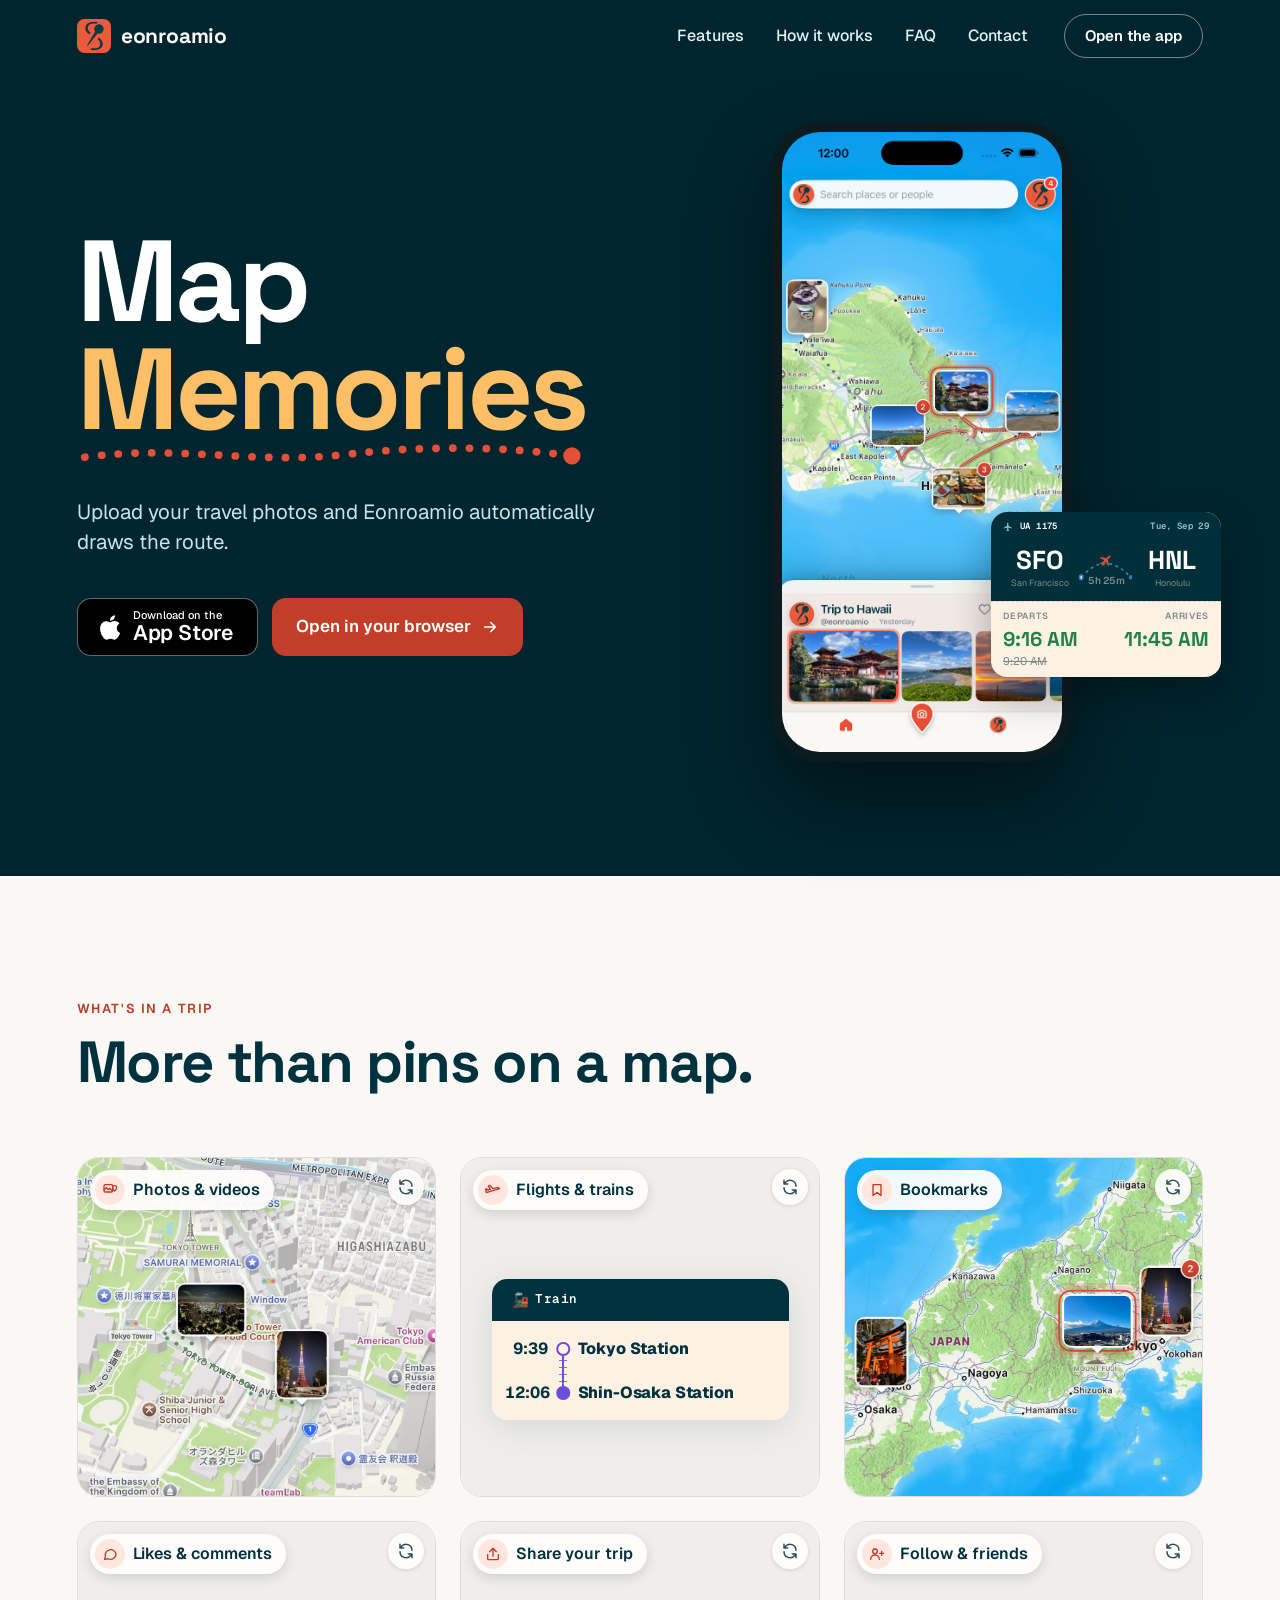
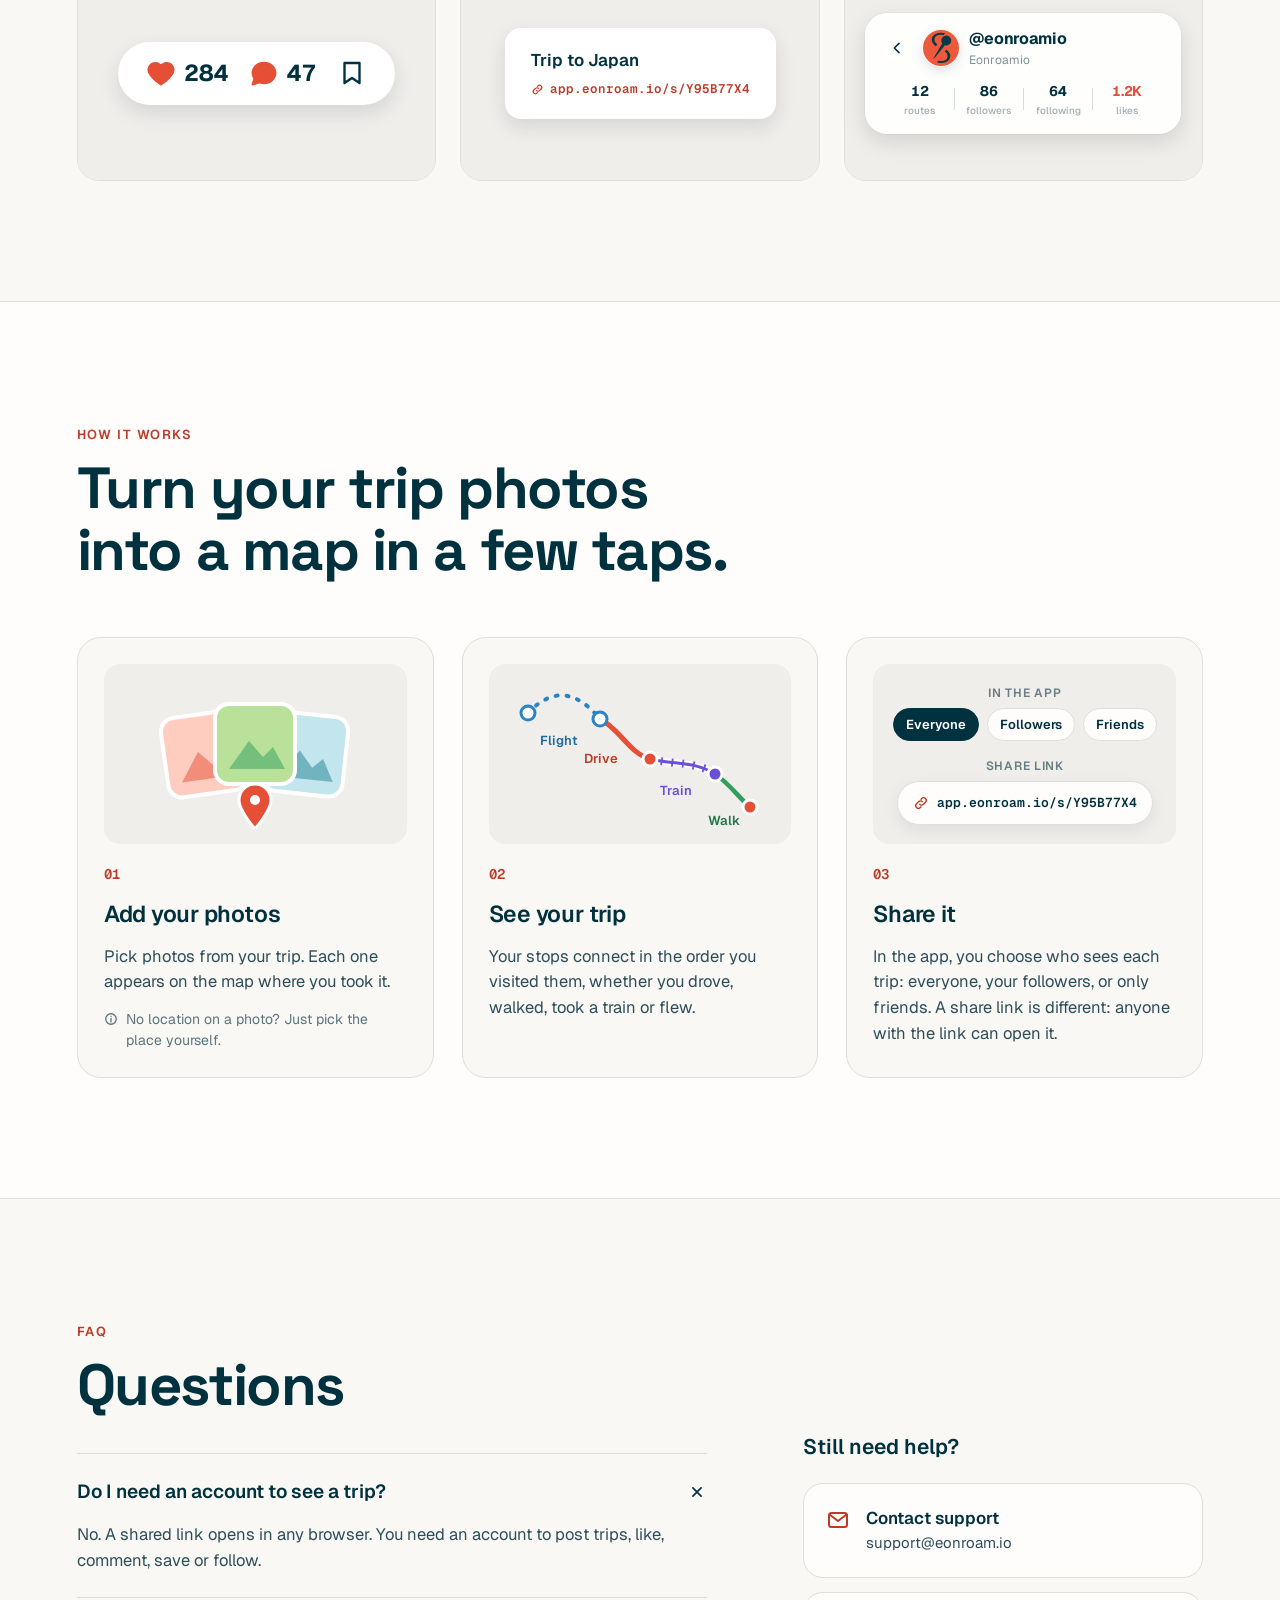
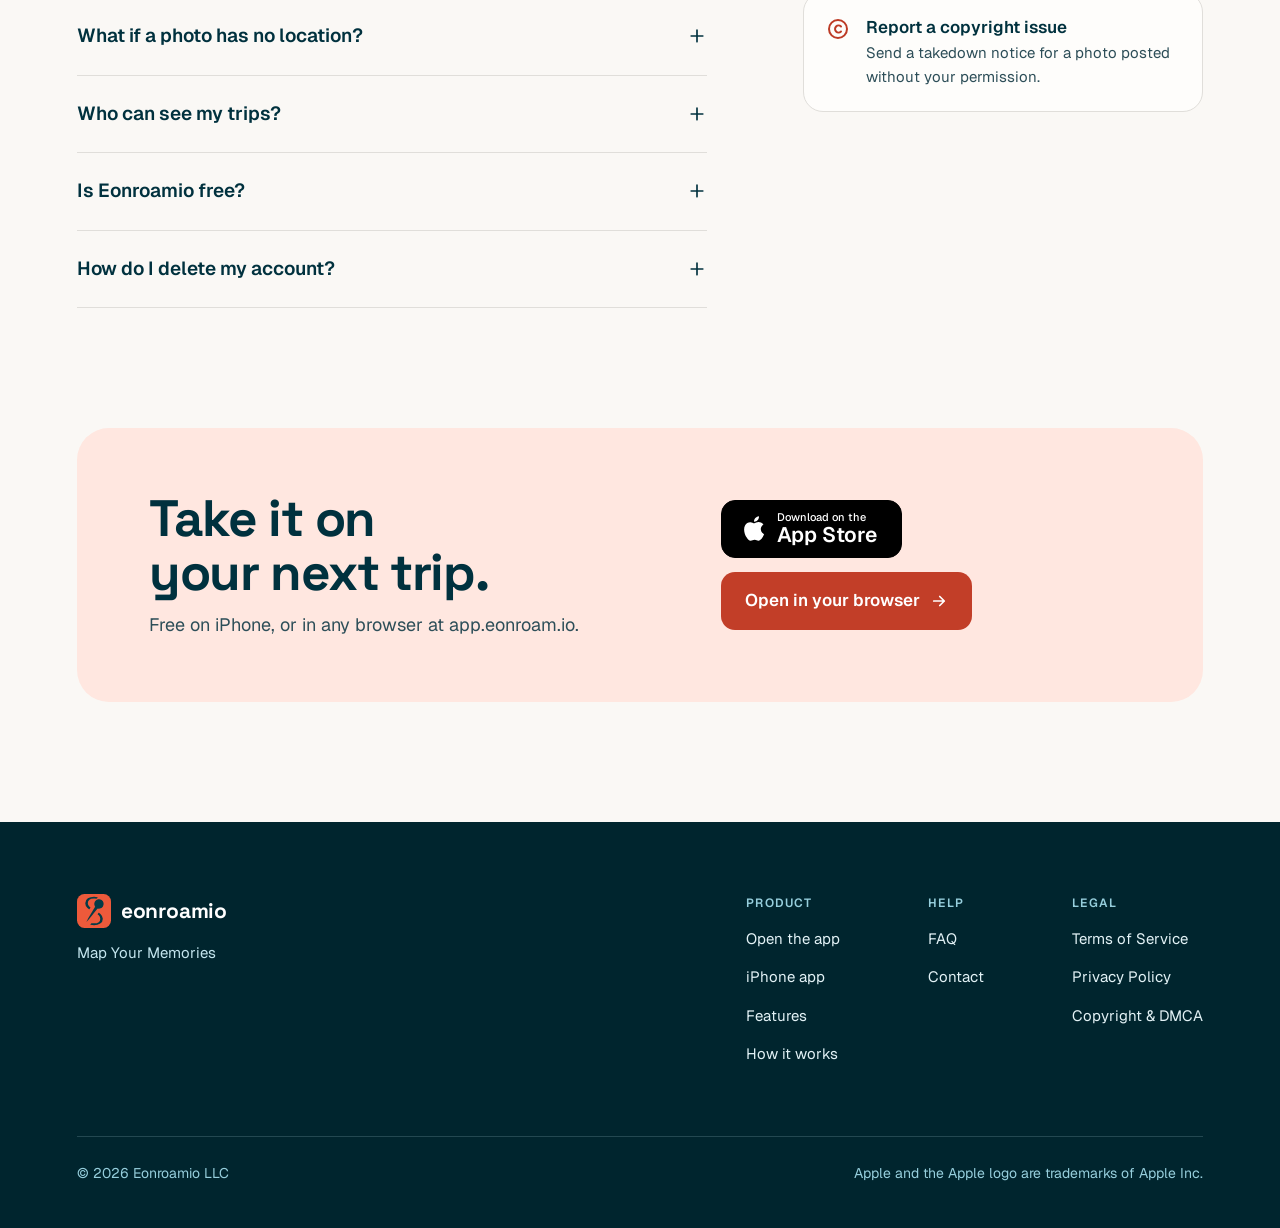
==== index.html @ 2c2b2388 "add support demo photos" ====
<!doctype html>
<html lang="en">
<head>
  <meta charset="utf-8">
  <meta name="viewport" content="width=device-width, initial-scale=1, viewport-fit=cover">
  <title>Eonroamio · Map Your Memories</title>
  <meta name="description" content="Upload your travel photos and Eonroamio automatically draws the route.">
  <meta name="theme-color" content="#00252E">
  <meta name="format-detection" content="telephone=no">
  <link rel="canonical" href="https://eonroam.io/">
  <meta property="og:type" content="website">
  <meta property="og:url" content="https://eonroam.io/">
  <meta property="og:title" content="Eonroamio · Map Your Memories">
  <meta property="og:description" content="Upload your travel photos and Eonroamio automatically draws the route.">
  <meta property="og:image" content="https://eonroam.io/images/logo512.png">
  <meta name="twitter:card" content="summary">
  <link rel="icon" href="/favicon.ico" sizes="48x48 32x32 16x16">
  <link rel="icon" href="/favicon.svg" type="image/svg+xml">
  <link rel="apple-touch-icon" href="/apple-touch-icon.png">
  <link rel="preconnect" href="https://fonts.googleapis.com">
  <link rel="preconnect" href="https://fonts.gstatic.com" crossorigin>
  <link href="https://fonts.googleapis.com/css2?family=Space+Grotesk:wght@500;600;700&family=Geist:wght@400;500;600;700;800&family=Geist+Mono:wght@600&display=swap" rel="stylesheet">
  <link rel="stylesheet" href="/styles.css">
  <script src="/site.js" defer></script>
</head>
<body>
<svg width="0" height="0" style="position:absolute" aria-hidden="true">
  <defs>
    <mask id="eon-gap" maskUnits="userSpaceOnUse" x="-60" y="-60" width="320" height="320">
      <rect x="-60" y="-60" width="320" height="320" fill="#fff"></rect>
      <g transform="translate(57.5 75) rotate(35)"><rect x="-18.86" y="-130" width="37.72" height="260" fill="#000"></rect></g>
    </mask>
    <symbol id="logo" viewBox="0 0 136 136">
      <rect width="136" height="136" rx="30" fill="#ED5A3B"></rect>
      <g transform="translate(9.38 -8.89) scale(1.0222)">
        <g mask="url(#eon-gap)"><g transform="translate(57.5 75) scale(1.29) rotate(90) scale(0.9 1.2) translate(-50 -30)"><path d="M50,30 C58,17 66,11 76,11 C88.7,11 95,19.5 95,30 C95,40.5 88.7,49 76,49 C66,49 58,43 50,30 C42,17 34,11 24,11 C11.3,11 5,19.5 5,30 C5,40.5 11.3,49 24,49 C34,49 42,43 50,30 Z" fill="none" stroke="#033B47" stroke-width="6.4" stroke-linejoin="round"></path></g></g>
        <g transform="translate(57.5 75) rotate(35) scale(0.54) translate(-55 -100)"><circle cx="55" cy="38" r="34" fill="#033B47"></circle><path d="M42.5,50 L67.5,50 L58.8,170 L55,197 L51.3,168 Z" fill="#033B47"></path></g>
      </g>
    </symbol>
    <symbol id="apple" viewBox="0 0 24 28"><path d="M19.6 14.9c0-3.3 2.7-4.9 2.8-5-1.5-2.2-3.9-2.5-4.7-2.6-2-.2-3.9 1.2-4.9 1.2s-2.6-1.2-4.2-1.1C6.4 7.4 4.4 8.6 3.3 10.5c-2.3 3.9-.6 9.8 1.6 13 1.1 1.6 2.4 3.3 4.1 3.3 1.6-.1 2.3-1.1 4.2-1.1s2.5 1.1 4.2 1c1.7 0 2.8-1.6 3.9-3.2 1.2-1.8 1.7-3.6 1.8-3.7-.1 0-3.4-1.3-3.5-4.9zM16.4 5.2c.9-1.1 1.5-2.6 1.3-4.1-1.3.1-2.8.9-3.8 1.9-.8.9-1.5 2.5-1.3 4 1.4.1 2.9-.7 3.8-1.8z" fill="#fff"></path></symbol>
    <symbol id="arrow" viewBox="0 0 24 24"><path d="M5 12h14M13 6l6 6-6 6" fill="none" stroke="currentColor" stroke-width="2.3" stroke-linecap="round" stroke-linejoin="round"></path></symbol>
  </defs>
</svg>

<header class="hero">
  <div class="wrap">
    <nav class="nav" aria-label="Main">
      <a class="brand" href="#top"><svg role="img" aria-label="Eonroamio"><use href="#logo"></use></svg><span>eonroamio</span></a>
      <div class="nav-right">
        <div class="nav-links">
          <a href="#features">Features</a>
    <a href="#how">How it works</a>
          <a href="#faq">FAQ</a>
          <a href="#help">Contact</a>
        </div>
        <a class="pill" href="https://app.eonroam.io">Open the app</a>
      </div>
      <button class="menu-btn" id="menu-open" type="button" aria-label="Open menu" aria-controls="menu" aria-expanded="false">
        <svg width="24" height="24" viewBox="0 0 24 24" fill="none" stroke="#fff" stroke-width="2" stroke-linecap="round" aria-hidden="true"><path d="M4 7h16M4 12h16M4 17h16"></path></svg>
      </button>
    </nav>

    <div class="hero-body" id="top">
      <div>
        <h1><span>Map</span><span class="acc">Memories<svg class="hero-route" viewBox="0 0 200 10" aria-hidden="true"><path d="M3 6 C40 1, 70 9, 105 5 S170 2, 195 5.5"></path><circle cx="195" cy="5.5" r="3.4"></circle></svg></span></h1>
        <p>Upload your travel photos and Eonroamio automatically draws the route.</p>
        <div class="btns">
          <a class="btn btn-store" href="https://apps.apple.com/app/id0000000000" aria-label="Download on the App Store"><svg width="23" height="27" aria-hidden="true"><use href="#apple"></use></svg><span class="s"><small>Download on the</small><b>App Store</b></span></a>
          <a class="btn btn-web" href="https://app.eonroam.io">Open in your browser <svg width="18" height="18" aria-hidden="true"><use href="#arrow"></use></svg></a>
        </div>
      </div>

      <div class="stage">
        <div class="phone">
          <div class="screen">
            <img src="/images/Home.png" alt="Eonroamio home screen preview" />
          </div>
        </div>

        <div class="eonft-fit"><div class="eonft-ticket"><div class="eonft-top"><div class="eonft-head"><span class="eonft-number"><svg class="eonft-head-plane" width="1.1em" height="1.1em" viewBox="0 0 24 24" aria-hidden="true"><path fill="currentColor" d="M21 16v-2l-8-5V3.5a1.5 1.5 0 0 0-3 0V9l-8 5v2l8-2.5V19l-2 1.5V22l3.5-1 3.5 1v-1.5L13 19v-5.5l8 2.5z"></path></svg>UA 1175</span><span class="eonft-date">Tue, Sep 29</span></div><div class="eonft-route"><div class="eonft-end"><div class="eonft-code">SFO</div><div class="eonft-city">San Francisco</div></div><div class="eonft-path"><svg class="eonft-arc" viewBox="0 0 100 44" preserveAspectRatio="none" aria-hidden="true"><path d="M4 34 Q50 -2 96 34" fill="none" stroke="#2b83c1" stroke-width="1.6" stroke-dasharray="3 3.5" vector-effect="non-scaling-stroke"></path><circle cx="4" cy="34" r="3" class="eonft-arc-from" stroke-width="1.6" vector-effect="non-scaling-stroke"></circle><circle cx="96" cy="34" r="3" fill="#2b83c1" vector-effect="non-scaling-stroke"></circle></svg><svg class="eonft-plane" width="1em" height="1em" viewBox="0 0 24 24" aria-hidden="true"><path fill="currentColor" d="M21 16v-2l-8-5V3.5a1.5 1.5 0 0 0-3 0V9l-8 5v2l8-2.5V19l-2 1.5V22l3.5-1 3.5 1v-1.5L13 19v-5.5l8 2.5z"></path></svg><div class="eonft-duration">5h 25m</div></div><div class="eonft-end eonft-end-arr"><div class="eonft-code">HNL</div><div class="eonft-city">Honolulu</div></div></div></div><div class="eonft-bottom"><div class="eonft-when"><div class="eonft-label">Departs</div><div class="eonft-time eonft-ontime">9:16 AM</div><div class="eonft-was"><s>9:20 AM</s></div></div><div class="eonft-when eonft-when-arr"><div class="eonft-label">Arrives</div><div class="eonft-time eonft-plain">11:45 AM</div></div></div></div></div>
      </div>
    </div>
  </div>
</header>

<main>
  <section class="features" id="features">
    <div class="wrap">
      <span class="eyebrow">What's in a trip</span>
      <h2 class="h2">More than pins on a map.</h2>
      <div class="fgrid">
        <div class="feat flip tall">
          <div class="flip-in">
            <div class="face front">
              <div class="shot"><img class="cover" src="/images/feat-photos.webp" width="1000" height="1236" alt="Two photo cards pinned to stops near Tokyo Tower" loading="lazy" decoding="async"></div>
              <div class="fhead"><div class="ic"><svg width="24" height="24" viewBox="0 0 24 24" fill="none" stroke="#BD3B26" stroke-width="2" stroke-linecap="round" stroke-linejoin="round" aria-hidden="true"><rect x="3" y="4" width="13" height="11" rx="2"></rect><path d="M3 12l3.5-3.5 3 3 2-2 4.5 4.5"></path><path d="M19 13.5s-3-2.7-3-5a3 3 0 0 1 6 0c0 2.3-3 5-3 5z"></path></svg></div><h3>Photos &amp; videos</h3></div>
            </div>
            <div class="face back" aria-hidden="true">
              <div><h3>Photos &amp; videos</h3><p>Every photo and video clip is pinned to the spot where it was taken.</p><p>A photo with no location? You pick the place yourself.</p></div>
            </div>
          </div>
          <button class="flip-btn" type="button" aria-expanded="false" aria-label="More about Photos and videos"><svg width="18" height="18" viewBox="0 0 24 24" fill="none" stroke="currentColor" stroke-width="2" stroke-linecap="round" stroke-linejoin="round" aria-hidden="true"><path d="M20 11a8 8 0 0 0-14.3-4.9L4 8M4 3v5h5M4 13a8 8 0 0 0 14.3 4.9L20 16M20 21v-5h-5"></path></svg></button>
        </div>
        <div class="feat flip tall">
          <div class="flip-in">
            <div class="face front">
              <div class="shot"><div class="eontt-ticket"><div class="eontt-top"><div class="eontt-head"><span class="eontt-name"><span class="eontt-em">🚂</span>Train</span></div><div class="eontt-rows"><div class="eontt-row eontt-end"><div class="eontt-time">9:39</div><div class="eontt-dot"><i></i></div><div class="eontt-text"><b>Tokyo Station</b></div></div><div class="eontt-row eontt-gap"><div class="eontt-time"></div><div class="eontt-dot"></div><div class="eontt-text"></div></div><div class="eontt-row eontt-end"><div class="eontt-time">12:06</div><div class="eontt-dot"><i></i></div><div class="eontt-text"><b>Shin-Osaka Station</b></div></div></div></div></div></div>
              <div class="fhead"><div class="ic"><svg width="24" height="24" viewBox="0 0 24 24" fill="none" stroke="#BD3B26" stroke-width="2" stroke-linecap="round" stroke-linejoin="round" aria-hidden="true"><path d="M2 16l20-6-3-2-7 2-5-5-2 1 3 5-4 1-2-2-1 1z"></path></svg></div><h3>Flights &amp; trains</h3></div>
            </div>
            <div class="face back" aria-hidden="true">
              <div><h3>Flights &amp; trains</h3><p class="mode"><svg width="18" height="18" viewBox="0 0 24 24" fill="none" aria-hidden="true"><path d="M21 15.5L3.5 11.8c-.7-.15-.7-1.15 0-1.35L6 9.7l2 1.6 4.2-1.1L8.8 5.3c-.4-.5-.05-1.25.6-1.1l1.7.4 4.6 4 4.8-1.1c1-.2 1.9.5 1.9 1.5v.1c0 .9-.6 1.6-1.5 1.8l-1.5.35 1.1 3.1c.2.55-.25 1.1-.8.95z" fill="currentColor"></path></svg>Add a flight number to see the airline, the times, and whether it landed on time.</p><p class="mode"><svg width="18" height="18" viewBox="0 0 24 24" fill="none" stroke="currentColor" stroke-width="1.8" stroke-linecap="round" stroke-linejoin="round" aria-hidden="true"><rect x="5" y="2.5" width="14" height="15" rx="3.5"></rect><path d="M5 10h14M9.5 5.5h5M8.5 21.5l2-4M15.5 21.5l-2-4"></path><circle cx="8.8" cy="13.8" r=".9" fill="currentColor"></circle><circle cx="15.2" cy="13.8" r=".9" fill="currentColor"></circle></svg>Add where the train started and ended, and when it left and arrived.</p><p>Each one gets its own line on the map.</p></div>
            </div>
          </div>
          <button class="flip-btn" type="button" aria-expanded="false" aria-label="More about Flights and trains"><svg width="18" height="18" viewBox="0 0 24 24" fill="none" stroke="currentColor" stroke-width="2" stroke-linecap="round" stroke-linejoin="round" aria-hidden="true"><path d="M20 11a8 8 0 0 0-14.3-4.9L4 8M4 3v5h5M4 13a8 8 0 0 0 14.3 4.9L20 16M20 21v-5h-5"></path></svg></button>
        </div>
        <div class="feat flip tall">
          <div class="flip-in">
            <div class="face front">
              <div class="shot"><img class="cover" src="/images/feat-bookmarks.webp" width="1000" height="1350" alt="Saved photos on a map of Japan" loading="lazy" decoding="async"></div>
              <div class="fhead"><div class="ic"><svg width="24" height="24" viewBox="0 0 24 24" fill="none" stroke="#BD3B26" stroke-width="2" stroke-linecap="round" stroke-linejoin="round" aria-hidden="true"><path d="M6 4h12v16l-6-4-6 4z"></path></svg></div><h3>Bookmarks</h3></div>
            </div>
            <div class="face back" aria-hidden="true">
              <div><h3>Bookmarks</h3><p>Save photos, stops, flights, trains and whole trips. Sort them into collections, for example one for each city you want to visit.</p></div>
            </div>
          </div>
          <button class="flip-btn" type="button" aria-expanded="false" aria-label="More about Bookmarks"><svg width="18" height="18" viewBox="0 0 24 24" fill="none" stroke="currentColor" stroke-width="2" stroke-linecap="round" stroke-linejoin="round" aria-hidden="true"><path d="M20 11a8 8 0 0 0-14.3-4.9L4 8M4 3v5h5M4 13a8 8 0 0 0 14.3 4.9L20 16M20 21v-5h-5"></path></svg></button>
        </div>
        <div class="feat flip">
          <div class="flip-in">
            <div class="face front">
              <div class="shot"><div class="acts"><span class="act on"><svg width="24" height="24" viewBox="0 0 24 24" fill="none" aria-hidden="true"><path d="M12 21s-7-4.5-9.5-9.5C1 7.5 4 4 7.5 4c2 0 3.5 1 4.5 2.5C13 5 14.5 4 16.5 4 20 4 23 7.5 21.5 11.5 19 16.5 12 21 12 21z" fill="currentColor" stroke="currentColor" stroke-width="1.8" stroke-linejoin="round"></path></svg><span class="n">284</span></span><span class="act on"><svg width="24" height="24" viewBox="0 0 24 24" fill="none" aria-hidden="true"><path d="M21 12c0 4.4-4 8-9 8a10 10 0 01-3.6-.7L3 21l1.5-4.3A8 8 0 013 12c0-4.4 4-8 9-8s9 3.6 9 8z" fill="currentColor" stroke="currentColor" stroke-width="1.9" stroke-linejoin="round"></path></svg><span class="n">47</span></span><span class="act"><svg width="24" height="24" viewBox="0 0 24 24" fill="none" aria-hidden="true"><path d="M6 4h12v16l-6-4-6 4z" stroke="currentColor" stroke-width="1.9" stroke-linejoin="round"></path></svg></span></div></div>
              <div class="fhead"><div class="ic"><svg width="24" height="24" viewBox="0 0 24 24" fill="none" stroke="#BD3B26" stroke-width="2" stroke-linecap="round" stroke-linejoin="round" aria-hidden="true"><path d="M21 12a8 8 0 0 1-11.6 7.1L4 20l1-4.6A8 8 0 1 1 21 12z"></path></svg></div><h3>Likes &amp; comments</h3></div>
            </div>
            <div class="face back" aria-hidden="true">
              <div><h3>Likes &amp; comments</h3><p>Like or comment on a single photo, a stop, a flight, a train or the whole trip.</p></div>
            </div>
          </div>
          <button class="flip-btn" type="button" aria-expanded="false" aria-label="More about Likes and comments"><svg width="18" height="18" viewBox="0 0 24 24" fill="none" stroke="currentColor" stroke-width="2" stroke-linecap="round" stroke-linejoin="round" aria-hidden="true"><path d="M20 11a8 8 0 0 0-14.3-4.9L4 8M4 3v5h5M4 13a8 8 0 0 0 14.3 4.9L20 16M20 21v-5h-5"></path></svg></button>
        </div>
        <div class="feat flip">
          <div class="flip-in">
            <div class="face front">
              <div class="shot"><div class="share-card"><b>Trip to Japan</b><span><svg width="13" height="13" viewBox="0 0 24 24" fill="none" stroke="currentColor" stroke-width="2.2" stroke-linecap="round" stroke-linejoin="round" aria-hidden="true"><path d="M10 14a4 4 0 0 0 5.7 0l3-3a4 4 0 0 0-5.7-5.7l-1 1M14 10a4 4 0 0 0-5.7 0l-3 3a4 4 0 0 0 5.7 5.7l1-1"></path></svg>app.eonroam.io/s/Y95B77X4</span></div></div>
              <div class="fhead"><div class="ic"><svg width="24" height="24" viewBox="0 0 24 24" fill="none" stroke="#BD3B26" stroke-width="2" stroke-linecap="round" stroke-linejoin="round" aria-hidden="true"><path d="M4 13v6a1.5 1.5 0 0 0 1.5 1.5h13A1.5 1.5 0 0 0 20 19v-6M12 3.5v12M7 8.5l5-5 5 5"></path></svg></div><h3>Share your trip</h3></div>
            </div>
            <div class="face back" aria-hidden="true">
              <div><h3>Share your trip</h3><p>Send a link of your trip. Anyone can open it in a browser, no account needed. The link plays the trip stop by stop.</p></div>
            </div>
          </div>
          <button class="flip-btn" type="button" aria-expanded="false" aria-label="More about Share your trip"><svg width="18" height="18" viewBox="0 0 24 24" fill="none" stroke="currentColor" stroke-width="2" stroke-linecap="round" stroke-linejoin="round" aria-hidden="true"><path d="M20 11a8 8 0 0 0-14.3-4.9L4 8M4 3v5h5M4 13a8 8 0 0 0 14.3 4.9L20 16M20 21v-5h-5"></path></svg></button>
        </div>
        <div class="feat flip">
          <div class="flip-in">
            <div class="face front">
              <div class="shot"><div class="pf-card"><div class="pf-row"><span class="pf-back"><svg width="16" height="16" viewBox="0 0 24 24" fill="none" stroke="#00313E" stroke-width="2.4" stroke-linecap="round" stroke-linejoin="round" aria-hidden="true"><path d="M15 5l-7 7 7 7"></path></svg></span><svg class="pf-avatar" aria-hidden="true"><use href="#logo"></use></svg><div class="pf-id"><b>@eonroamio</b><span>Eonroamio</span></div></div><div class="pf-stats"><span class="pf-stat"><b>12</b><small>routes</small></span><i></i><span class="pf-stat"><b>86</b><small>followers</small></span><i></i><span class="pf-stat"><b>64</b><small>following</small></span><i></i><span class="pf-stat"><b class="acc">1.2K</b><small>likes</small></span></div></div></div>
              <div class="fhead"><div class="ic"><svg width="24" height="24" viewBox="0 0 24 24" fill="none" stroke="#BD3B26" stroke-width="2" stroke-linecap="round" stroke-linejoin="round" aria-hidden="true"><circle cx="9" cy="8" r="3.5"></circle><path d="M2.5 20a6.5 6.5 0 0 1 13 0M19 8v6M16 11h6"></path></svg></div><h3>Follow &amp; friends</h3></div>
            </div>
            <div class="face back" aria-hidden="true">
              <div><h3>Follow &amp; friends</h3><p>Follow others and let them follow you. When you follow each other, you're friends. For each trip, you choose who sees it: everyone, followers, or only friends.</p><span class="note"><svg width="14" height="14" viewBox="0 0 24 24" fill="none" stroke="currentColor" stroke-width="2.2" stroke-linecap="round" aria-hidden="true"><circle cx="12" cy="12" r="9"></circle><path d="M12 11v6M12 7.5v.01"></path></svg>You can choose to approve each follow request first.</span></div>
            </div>
          </div>
          <button class="flip-btn" type="button" aria-expanded="false" aria-label="More about Follow and friends"><svg width="18" height="18" viewBox="0 0 24 24" fill="none" stroke="currentColor" stroke-width="2" stroke-linecap="round" stroke-linejoin="round" aria-hidden="true"><path d="M20 11a8 8 0 0 0-14.3-4.9L4 8M4 3v5h5M4 13a8 8 0 0 0 14.3 4.9L20 16M20 21v-5h-5"></path></svg></button>
        </div>
      </div>
      <div class="upcoming" hidden>
        <span class="eyebrow">Coming soon</span>
        <div class="fgrid"></div>
      </div>
    </div>
  </section>

  <section class="how wrap" id="how">
    <span class="eyebrow">How it works</span>
    <h2 class="h2">Turn your trip photos into a map in a few taps.</h2>
    <div class="steps">
      <div class="step">
        <div class="ill">
          <svg width="240" height="150" viewBox="0 0 240 150" aria-hidden="true">
            <g transform="rotate(-8 70 80)"><rect x="30" y="35" width="80" height="80" rx="14" fill="#FFCDC0" stroke="#fff" stroke-width="4"></rect><path d="M44 100 L64 72 L78 88 L88 78 L100 100 Z" fill="#E54F36" opacity=".5"></path></g>
            <g transform="rotate(6 170 80)"><rect x="130" y="35" width="80" height="80" rx="14" fill="#C3E5EE" stroke="#fff" stroke-width="4"></rect><path d="M144 100 L164 72 L178 88 L188 78 L200 100 Z" fill="#117588" opacity=".45"></path></g>
            <rect x="80" y="25" width="80" height="80" rx="14" fill="#BAE19A" stroke="#fff" stroke-width="4"></rect>
            <path d="M94 90 L114 62 L128 78 L138 68 L150 90 Z" fill="#2F9E5F" opacity=".5"></path>
            <path d="M120 150 C120 150 104 132 104 121 A16 16 0 0 1 136 121 C136 132 120 150 120 150 Z" fill="#E54F36" stroke="#fff" stroke-width="3"></path>
            <circle cx="120" cy="121" r="5" fill="#fff"></circle>
          </svg>
        </div>
        <span class="n">01</span>
        <h3>Add your photos</h3>
        <p>Pick photos from your trip. Each one appears on the map where you took it.</p>
        <span class="note"><svg width="14" height="14" viewBox="0 0 24 24" fill="none" stroke="currentColor" stroke-width="2.2" stroke-linecap="round" aria-hidden="true"><circle cx="12" cy="12" r="9"></circle><path d="M12 11v6M12 7.5v.01"></path></svg>No location on a photo? Just pick the place yourself.</span>
      </div>
      <div class="step">
        <div class="ill">
          <svg width="260" height="150" viewBox="0 0 260 150" aria-hidden="true">
            <path d="M18 34 Q 54 -4 90 40" stroke="#2B83C1" stroke-width="4" stroke-dasharray="2 9" stroke-linecap="round" fill="none"></path>
            <path d="M90 40 C110 50 120 75 140 80" stroke="#E54F36" stroke-width="5" stroke-linecap="round" fill="none"></path>
            <path d="M140 80 C165 86 185 82 205 95" stroke="#fff" stroke-width="7" stroke-linecap="round" fill="none"></path>
            <path d="M140 80 C165 86 185 82 205 95" stroke="#6A4FD8" stroke-width="3" stroke-linecap="round" fill="none"></path>
            <path d="M140 80 C165 86 185 82 205 95" stroke="#6A4FD8" stroke-width="8" stroke-dasharray="1.8 9" fill="none"></path>
            <path d="M205 95 C220 105 228 118 240 128" stroke="#2F9E5F" stroke-width="4.5" stroke-linecap="round" fill="none"></path>
            <circle cx="18" cy="34" r="7" fill="#fff" stroke="#2B83C1" stroke-width="3"></circle>
            <circle cx="90" cy="40" r="7" fill="#fff" stroke="#2B83C1" stroke-width="3"></circle>
            <circle cx="140" cy="80" r="7" fill="#E54F36" stroke="#fff" stroke-width="3"></circle>
            <circle cx="205" cy="95" r="7" fill="#6A4FD8" stroke="#fff" stroke-width="3"></circle>
            <circle cx="240" cy="128" r="7" fill="#E54F36" stroke="#fff" stroke-width="3"></circle>
            <g font-family="Geist, sans-serif" font-size="13" font-weight="600">
              <text x="30" y="66" fill="#1F6C9E">Flight</text>
              <text x="74" y="84" fill="#BD3B26">Drive</text>
              <text x="150" y="116" fill="#6A4FD8">Train</text>
              <text x="198" y="146" fill="#23784A">Walk</text>
            </g>
          </svg>
        </div>
        <span class="n">02</span>
        <h3>See your trip</h3>
        <p>Your stops connect in the order you visited them, whether you drove, walked, took a train or flew.</p>
      </div>
      <div class="step">
        <div class="ill">
          <div class="opt"><span class="cap">In the app</span><div class="chips"><span class="chip on">Everyone</span><span class="chip">Followers</span><span class="chip">Friends</span></div></div>
          <div class="opt"><span class="cap">Share link</span><div class="link">
            <svg width="16" height="16" viewBox="0 0 24 24" fill="none" stroke="#BD3B26" stroke-width="2" stroke-linecap="round" stroke-linejoin="round" aria-hidden="true"><path d="M10 14a4 4 0 0 0 5.7 0l3-3a4 4 0 0 0-5.7-5.7l-1 1M14 10a4 4 0 0 0-5.7 0l-3 3a4 4 0 0 0 5.7 5.7l1-1"></path></svg>
            app.eonroam.io/s/Y95B77X4
          </div></div>
        </div>
        <span class="n">03</span>
        <h3>Share it</h3>
        <p>In the app, you choose who sees each trip: everyone, your followers, or only friends. A share link is different: anyone with the link can open it.</p>
      </div>
    </div>
  </section>

  <section class="faq wrap" id="faq">
    <div>
      <span class="eyebrow">FAQ</span>
      <h2 class="h2">Questions</h2>
      <div class="qs">
        <details open>
          <summary>Do I need an account to see a trip?<svg class="pm" width="20" height="20" viewBox="0 0 24 24" fill="none" stroke="#00313E" stroke-width="2" stroke-linecap="round" aria-hidden="true"><path d="M5 12h14M12 5v14"></path></svg></summary>
          <p>No. A shared link opens in any browser. You need an account to post trips, like, comment, save or follow.</p>
        </details>
        <details>
          <summary>What if a photo has no location?<svg class="pm" width="20" height="20" viewBox="0 0 24 24" fill="none" stroke="#00313E" stroke-width="2" stroke-linecap="round" aria-hidden="true"><path d="M5 12h14M12 5v14"></path></svg></summary>
          <p>Eonroamio asks you to tag the place and time for that photo.</p>
        </details>
        <details>
          <summary>Who can see my trips?<svg class="pm" width="20" height="20" viewBox="0 0 24 24" fill="none" stroke="#00313E" stroke-width="2" stroke-linecap="round" aria-hidden="true"><path d="M5 12h14M12 5v14"></path></svg></summary>
          <p>You choose for each route: everyone, your followers, or friends only. Please note: a shared link is visible to everyone.</p>
        </details>
        <details>
          <summary>Is Eonroamio free?<svg class="pm" width="20" height="20" viewBox="0 0 24 24" fill="none" stroke="#00313E" stroke-width="2" stroke-linecap="round" aria-hidden="true"><path d="M5 12h14M12 5v14"></path></svg></summary>
          <p>Yes. Eonroamio is always free to use, on iPhone and on the web.</p>
        </details>
        <details>
          <summary>How do I delete my account?<svg class="pm" width="20" height="20" viewBox="0 0 24 24" fill="none" stroke="#00313E" stroke-width="2" stroke-linecap="round" aria-hidden="true"><path d="M5 12h14M12 5v14"></path></svg></summary>
          <p>Tap your avatar, then Settings → Help &amp; Support → Delete account. Or email support@eonroam.io from the email address you registered with.</p>
        </details>
      </div>
    </div>

    <aside class="help" id="help">
      <h2>Still need help?</h2>
      <a class="hcard" href="mailto:support@eonroam.io">
        <svg width="24" height="24" viewBox="0 0 24 24" fill="none" stroke="#BD3B26" stroke-width="2" stroke-linecap="round" stroke-linejoin="round" aria-hidden="true"><rect x="3" y="5" width="18" height="14" rx="2.5"></rect><path d="M3.5 6.5l8.5 6.5 8.5-6.5"></path></svg>
        <div><b>Contact support</b><span>support@eonroam.io</span></div>
      </a>
      <a class="hcard" href="https://app.eonroam.io/copyright/notice">
        <svg width="24" height="24" viewBox="0 0 24 24" fill="none" stroke="#BD3B26" stroke-width="2" stroke-linecap="round" stroke-linejoin="round" aria-hidden="true"><circle cx="12" cy="12" r="9"></circle><path d="M15 9.5a3.5 3.5 0 1 0 0 5"></path></svg>
        <div><b>Report a copyright issue</b><span>Send a takedown notice for a photo posted without your permission.</span></div>
      </a>
    </aside>
  </section>

  <section class="band">
    <div>
      <h2>Take it on your next trip.</h2>
      <p>Free on iPhone, or in any browser at app.eonroam.io.</p>
    </div>
    <div class="btns">
      <a class="btn btn-store" href="https://apps.apple.com/app/id0000000000" aria-label="Download on the App Store"><svg width="23" height="27" aria-hidden="true"><use href="#apple"></use></svg><span class="s"><small>Download on the</small><b>App Store</b></span></a>
      <a class="btn btn-web" href="https://app.eonroam.io">Open in your browser <svg width="18" height="18" aria-hidden="true"><use href="#arrow"></use></svg></a>
    </div>
  </section>
</main>

<footer>
  <div class="wrap">
    <div class="ftop">
      <div style="display:flex;flex-direction:column;gap:14px">
        <a class="brand" href="#top"><svg role="img" aria-label="Eonroamio"><use href="#logo"></use></svg><span>eonroamio</span></a>
        <a class="ftag" href="https://app.eonroam.io">Map Your Memories</a>
      </div>
      <div class="fcols">
        <div class="fcol"><h4>Product</h4><a href="https://app.eonroam.io">Open the app</a><a href="https://apps.apple.com/app/id0000000000">iPhone app</a><a href="#features">Features</a><a href="#how">How it works</a></div>
        <div class="fcol"><h4>Help</h4><a href="#faq">FAQ</a><a href="mailto:support@eonroam.io">Contact</a></div>
        <div class="fcol"><h4>Legal</h4><a href="https://app.eonroam.io/tos">Terms of Service</a><a href="https://app.eonroam.io/privacy">Privacy Policy</a><a href="https://app.eonroam.io/copyright">Copyright &amp; DMCA</a></div>
      </div>
    </div>
    <div class="fbot">
      <span>© 2026 Eonroamio LLC</span>
      <span>Apple and the Apple logo are trademarks of Apple Inc.</span>
    </div>
  </div>
</footer>

<div class="menu" id="menu" hidden>
  <div class="nav">
    <a class="brand" href="#top"><svg role="img" aria-label="Eonroamio"><use href="#logo"></use></svg><span>eonroamio</span></a>
    <button class="menu-btn" id="menu-close" type="button" aria-label="Close menu" style="display:flex">
      <svg width="24" height="24" viewBox="0 0 24 24" fill="none" stroke="#fff" stroke-width="2" stroke-linecap="round" aria-hidden="true"><path d="M6 6l12 12M18 6L6 18"></path></svg>
    </button>
  </div>
  <nav class="menu-main" aria-label="Menu">
    <a href="#features">Features</a>
    <a href="#how">How it works</a>
    <a href="#faq">FAQ</a>
    <a href="#help">Contact</a>
  </nav>
  <div class="menu-legal">
    <a href="https://app.eonroam.io/tos">Terms of Service</a>
    <a href="https://app.eonroam.io/privacy">Privacy Policy</a>
    <a href="https://app.eonroam.io/copyright">Copyright &amp; DMCA</a>
  </div>
  <div class="btns">
    <a class="btn btn-store" href="https://apps.apple.com/app/id0000000000" aria-label="Download on the App Store"><svg width="23" height="27" aria-hidden="true"><use href="#apple"></use></svg><span class="s"><small>Download on the</small><b>App Store</b></span></a>
    <a class="btn btn-web" href="https://app.eonroam.io">Open in your browser <svg width="18" height="18" aria-hidden="true"><use href="#arrow"></use></svg></a>
  </div>
</div>
</body>
</html>
---- styles.css ----
:root{
  --ink:#00313E; --scrim:#00252E; --slate:#2D4E58;
  --coral:#E54F36; --coral-deep:#C23E28; --coral-press:#BD3B26;
  --gold:#FFBF67; --linen:#FAF8F5; --card:#FEFDFB; --sunken:#F0EEEB; --border:#E0DEDA;
  --soft:#FFE7E0; --ink100:#E2F2F6; --ink200:#C3E5EE; --ink300:#96CFDD;
  --display:'Space Grotesk',-apple-system,system-ui,sans-serif;
  --body:'Geist',-apple-system,system-ui,sans-serif;
  --mono:'Geist Mono',ui-monospace,Menlo,monospace;
  --gutter:clamp(20px,6vw,120px);
}
*{box-sizing:border-box}
html{scroll-behavior:smooth}
@media (prefers-reduced-motion:reduce){html{scroll-behavior:auto}}
body{margin:0}
img{max-width:100%}
[hidden]{display:none!important}
.screen img{display:block;width:100%;height:100%;object-fit:cover}

html{background:var(--scrim)}
body{background:var(--linen);color:var(--ink);font-family:var(--body);font-size:16px;line-height:1.5;-webkit-font-smoothing:antialiased}
a{color:inherit;text-decoration:none}
a:focus-visible,button:focus-visible,summary:focus-visible{outline:2px solid var(--gold);outline-offset:3px;border-radius:6px}
h1,h2,h3{text-wrap:balance}
.wrap{padding-inline:var(--gutter)}
.eyebrow{font-size:13px;font-weight:600;letter-spacing:.12em;text-transform:uppercase;color:var(--coral-press)}
.h2{margin:12px 0 0;font-family:var(--display);font-weight:700;font-size:clamp(36px,5vw,58px);line-height:1.06;letter-spacing:-.025em;max-width:860px}

/* nav */
.nav{height:72px;display:flex;align-items:center;justify-content:space-between;gap:24px}
.brand{display:flex;align-items:center;gap:10px;color:#fff}
.brand svg{width:34px;height:34px;flex-shrink:0}
.brand span{font-family:var(--display);font-size:21px;font-weight:700;letter-spacing:-.01em}
.nav-right{display:flex;align-items:center;gap:36px}
.nav-links{display:flex;gap:32px;font-size:16px;font-weight:500;color:var(--ink100)}
.nav-links a:hover{color:var(--gold)}
.pill{display:flex;align-items:center;height:44px;padding:0 20px;border-radius:999px;border:1.5px solid rgba(255,255,255,.45);color:#fff;font-size:15px;font-weight:600}
.pill:hover{border-color:#fff}
.menu-btn{display:none;width:44px;height:44px;margin-right:-10px;border:0;background:none;align-items:center;justify-content:center;cursor:pointer}

/* buttons */
.btns{display:flex;gap:14px;flex-wrap:wrap}
.btn{display:flex;align-items:center;justify-content:center;gap:10px;height:58px;padding:0 24px;border-radius:14px;font-size:17px;font-weight:600;color:#fff}
.btn-store{background:#000;border:1px solid rgba(255,255,255,.4);padding:0 24px 0 20px;gap:12px}
.btn-store .s{display:flex;flex-direction:column;line-height:1.05;text-align:left}
.btn-store .s small{font-size:11px;font-weight:500}
.btn-store .s b{font-size:21px;font-weight:600;letter-spacing:-.01em}
.btn-web{background:var(--coral-deep)}
.btn-web:hover{background:var(--coral-press)}

/* hero */
.hero{background:var(--scrim);color:#fff}
.hero-body{display:grid;grid-template-columns:minmax(0,1.05fr) minmax(0,1fr);align-items:center;gap:48px;padding-block:40px 104px}
.hero h1{margin:0;font-family:var(--display);font-weight:700;font-size:clamp(68px,9vw,116px);line-height:.94;letter-spacing:-.035em}
.hero h1 span{display:block}
.hero h1 .acc{position:relative;width:fit-content;color:var(--gold)}
.hero-route{position:absolute;left:0;top:calc(100% - .02em);width:100%;overflow:visible}
.hero-route path{fill:none;stroke:var(--coral);stroke-width:3;stroke-linecap:round;stroke-dasharray:.1 6.5}
.hero-route circle{fill:var(--coral)}
.hero p{margin:52px 0 40px;max-width:560px;font-size:clamp(17px,1.6vw,22px);color:var(--ink200)}
.stage{position:relative;display:flex;justify-content:center;min-height:660px;align-items:center}
.phone{position:relative;width:300px;padding:10px;border-radius:48px;background:#0B1B20;box-shadow:0 40px 80px rgba(0,0,0,.45)}
.screen{position:relative;border-radius:38px;overflow:hidden;background:#d5e9eb;aspect-ratio:280/620;max-height:620px}
.screen svg{display:block;width:100%;height:100%}
.screen img{display:block;width:100%;height:100%;object-fit:cover;object-position:center;background:#d5e9eb}
.trip{position:absolute;left:12px;right:12px;bottom:14px;padding:13px;border-radius:22px;background:var(--card);box-shadow:0 8px 24px rgba(0,37,46,.18);display:flex;align-items:center;gap:10px;color:var(--ink)}
.avatar{width:34px;height:34px;border-radius:50%;background:#FFA794;color:#7D2517;font-size:13px;font-weight:700;display:flex;align-items:center;justify-content:center;flex-shrink:0}
.trip .t{flex-grow:1;display:flex;flex-direction:column;line-height:1.3}
.trip .t b{font-size:15px;font-weight:600}
.trip .t small{font-size:12px;color:var(--slate)}
.eonft-fit{position:absolute;right:0;top:400px;width:230px;aspect-ratio:361/259}
.eonft-ticket{width:100%;height:100%;display:flex;flex-direction:column;overflow:hidden;border-radius:16px;background:#FDF1E4;box-shadow:0 18px 40px rgba(0,0,0,.3);color:var(--ink);font-family:var(--body);line-height:1.2}
.eonft-top{flex:0 0 54%;background:#002f39;color:#fff}
.eonft-head{height:33%;padding:0 12px;display:flex;align-items:center;justify-content:space-between;font-family:var(--mono);font-size:9px;font-weight:600;letter-spacing:.04em}
.eonft-number{display:flex;align-items:center;gap:7px;white-space:nowrap}
.eonft-head-plane{color:#89c7d6}
.eonft-date{color:#89c7d6;white-space:nowrap}
.eonft-route{height:67%;padding:0 12px 7px;display:flex;align-items:center;justify-content:space-between;text-align:center}
.eonft-end{width:36%;min-width:0}
.eonft-code{font-family:var(--display);font-size:26px;font-weight:700;line-height:1}
.eonft-city{margin-top:5px;color:#7b8989;font-size:9px;white-space:nowrap}
.eonft-path{position:relative;flex:1;height:34px;margin:0 2px}
.eonft-arc{position:absolute;inset:0;width:100%;height:100%;overflow:visible}
.eonft-arc-from{fill:#FDF1E4;stroke:#2b83c1}
.eonft-plane{position:absolute;top:2px;left:50%;color:#e54f36;font-size:15px;transform:translateX(-50%) rotate(45deg)}
.eonft-duration{position:absolute;top:24px;left:50%;color:#7b8989;font-size:10px;font-weight:600;white-space:nowrap;transform:translateX(-50%)}
.eonft-bottom{flex:1;min-height:0;padding:9px 12px 14px;border-top:1px dashed #edcfb0;display:flex;justify-content:space-between}
.eonft-when{min-width:0}
.eonft-when-arr{text-align:right}
.eonft-label{color:#7b8989;font-size:9px;font-weight:600;letter-spacing:.08em;text-transform:uppercase}
.eonft-time{margin-top:7px;color:#20814b;font-family:var(--display);font-size:20px;font-weight:700;line-height:1;white-space:nowrap}
.eonft-was{margin-top:6px;color:#7b8989;font-size:11px}
.eonft-plain{color:#20814b}
@media (min-width:1101px){
  .phone{transform:translateX(-18px)}
  .eonft-fit{right:-18px}
}

/* how */
.how{padding-block:120px;background:var(--card);border-block:1px solid var(--border)}
.steps{display:grid;grid-template-columns:repeat(3,minmax(0,1fr));gap:28px;margin-top:56px}
.step{padding:26px;border-radius:24px;background:var(--linen);border:1px solid var(--border);display:flex;flex-direction:column;gap:12px}
.step .ill{height:180px;border-radius:16px;background:var(--sunken);display:flex;flex-direction:column;align-items:center;justify-content:center;gap:16px;margin-bottom:8px;overflow:hidden}
.step .ill svg{max-width:90%}
.step .n{font-family:var(--mono);font-size:14px;font-weight:600;color:var(--coral-press)}
.step h3{margin:0;font-size:23px;font-weight:600;letter-spacing:-.01em}
.step p{margin:0;font-size:16.5px;line-height:1.55;color:var(--slate)}
.link{display:flex;align-items:center;gap:8px;padding:11px 15px;border-radius:999px;background:var(--card);border:1px solid var(--border);box-shadow:0 6px 16px rgba(0,37,46,.08);font-family:var(--mono);font-size:13px;font-weight:600;white-space:nowrap}
.ill .cap{font-size:12px;font-weight:600;letter-spacing:.06em;text-transform:uppercase;color:rgba(45,78,88,.7)}
.ill .opt{display:flex;flex-direction:column;align-items:center;gap:6px}
.ill .chip{background:var(--card);border:1px solid var(--border)}
.ill .chip.on{border-color:var(--ink)}
.ill .chips{margin-top:0}

/* features */
.features{padding-block:120px}
.fgrid{display:grid;grid-template-columns:repeat(3,minmax(0,1fr));gap:24px;margin-top:64px}
.feat .ic{width:30px;height:30px;border-radius:50%;background:var(--soft);display:flex;align-items:center;justify-content:center;flex-shrink:0}
.feat .ic svg{width:16px;height:16px}
.feat h3{margin:0;font-size:20px;font-weight:600}
.feat p{margin:0;font-size:16px;line-height:1.55;color:var(--slate)}
.back>div{display:flex;flex-direction:column;gap:6px}
.back h3{padding-right:36px}
.mode{display:flex;gap:10px;align-items:flex-start}
.mode svg{flex-shrink:0;margin-top:3px;color:var(--coral)}
.flip{position:relative;perspective:1400px;cursor:pointer;-webkit-tap-highlight-color:transparent}
.flip-in{display:grid;height:100%;transform-style:preserve-3d;transition:transform .6s cubic-bezier(.2,.7,.2,1)}
.flip.on .flip-in{transform:rotateY(180deg)}
.face{grid-area:1/1;display:flex;flex-direction:column;padding:22px;border-radius:22px;background:var(--card);border:1px solid var(--border);overflow:hidden;-webkit-backface-visibility:hidden;backface-visibility:hidden}
.front{position:relative;min-height:260px;padding:0}
.tall .front{min-height:340px}
.back{transform:rotateY(180deg)}
.fhead{position:absolute;top:12px;left:12px;display:flex;align-items:center;gap:8px;padding:5px 14px 5px 5px;border-radius:999px;background:rgba(254,253,251,.95);box-shadow:0 4px 12px rgba(0,37,46,.14)}
.fhead h3{font-size:16px}
.flip-btn{position:absolute;top:12px;right:12px;z-index:1;width:36px;height:36px;padding:0;border:0;border-radius:50%;background:rgba(254,253,251,.92);box-shadow:0 1px 4px rgba(0,37,46,.14);color:var(--slate);display:flex;align-items:center;justify-content:center;cursor:pointer;transition:background .2s,transform .6s cubic-bezier(.2,.7,.2,1)}
.flip:hover .flip-btn{background:#fff}
.flip.on .flip-btn{transform:rotate(180deg)}
.shot{position:absolute;inset:0;background:var(--sunken);display:flex;align-items:center;justify-content:center;overflow:hidden}
.shot>:not(.cover){margin-top:44px}
.shot .cover{position:absolute;inset:0;width:100%;height:100%;object-fit:cover}
.acts{display:flex;align-items:center;gap:20px;padding:14px 28px;border-radius:999px;background:#fff;box-shadow:0 8px 20px rgba(0,37,46,.12)}
.act{display:inline-flex;align-items:center;gap:8px;font-size:23px;font-weight:700;font-variant-numeric:tabular-nums;color:var(--ink)}
.act svg{width:30px;height:30px}
.act.on svg{color:var(--coral)}
.share-card{display:flex;flex-direction:column;gap:6px;padding:20px 26px;border-radius:16px;background:#fff;box-shadow:0 8px 20px rgba(0,37,46,.12)}
.share-card b{font-size:17px;font-weight:600}
.share-card span{display:flex;align-items:center;gap:6px;font-family:var(--mono);font-size:12.5px;font-weight:600;color:var(--coral-press)}

/* profile header: from eonroam.io-web Feed.css (.eonw-profile-*), without the Edit button */
.pf-card{width:316px;max-width:calc(100% - 28px);padding:14px 16px;border-radius:22px;background:rgba(255,255,255,.92);box-shadow:0 8px 22px rgba(0,0,0,.12),0 0 0 .5px rgba(0,0,0,.06);color:var(--ink)}
.pf-row{display:flex;align-items:center;gap:10px}
.pf-back{width:32px;height:32px;flex-shrink:0;display:flex;align-items:center;justify-content:center}
.pf-avatar{width:36px;height:36px;flex-shrink:0;border-radius:50%;box-shadow:0 0 0 1.5px #faf8f5,0 1px 2px rgba(0,49,62,.14),0 4px 12px rgba(0,49,62,.14)}
.pf-id{display:flex;flex-direction:column;min-width:0}
.pf-id b{font-size:16px;font-weight:700;letter-spacing:-.3px}
.pf-id span{font-size:12px;color:rgba(45,78,88,.62)}
.pf-stats{display:flex;align-items:center;padding:12px 4px 2px}
.pf-stats i{width:.5px;height:22px;flex-shrink:0;background:rgba(45,78,88,.18)}
.pf-stat{flex:1;min-width:0;display:flex;flex-direction:column;align-items:center;gap:1px}
.pf-stat b{font-size:14px;font-weight:700;letter-spacing:-.2px;font-variant-numeric:tabular-nums}
.pf-stat b.acc{color:var(--coral)}
.pf-stat small{font-size:10px;font-weight:500;color:rgba(45,78,88,.45);white-space:nowrap}

/* train ticket: copied from eonroam.io-web src/common/train-ticket.css, without the date stub */
.eontt-ticket{--eontt-bg:#fdf1e4;--eontt-ink:#00313e;--eontt-violet:#6a4fd8;width:22em;max-width:calc(100% - 28px);font-size:13.5px;color:var(--eontt-ink);font-variant-numeric:tabular-nums;text-align:left;user-select:none;filter:drop-shadow(0 .5em 1.25em rgba(0,49,62,.12))}
.eontt-top{background:var(--eontt-bg);border-radius:1.125em;overflow:hidden}
.eontt-head{display:flex;align-items:center;justify-content:space-between;gap:.75em;padding:.8em 1.5em;background:var(--eontt-ink);color:#fff}
.eontt-name{display:flex;align-items:center;gap:.5em;font-family:var(--mono);font-size:.9375em;font-weight:600;letter-spacing:.03em}
.eontt-em{font-family:var(--body);font-size:1.07em}
.eontt-rows{padding:1.4em 1.5em 1.2em 1em}
.eontt-row{display:grid;grid-template-columns:3.5em 1.625em 1fr}
.eontt-time{padding-right:.25em;font-size:1.1875em;font-weight:700;line-height:1.16;text-align:right;white-space:nowrap}
.eontt-dot{position:relative}
.eontt-dot::before{content:'';position:absolute;left:50%;top:0;bottom:0;width:.625em;margin-left:-.3125em;background:linear-gradient(var(--eontt-violet),var(--eontt-violet)) center/.15em 100% no-repeat,repeating-linear-gradient(to bottom,transparent 0 .3125em,rgba(106,79,216,.8) .3125em .40625em,transparent .40625em .5em)}
.eontt-row:first-child .eontt-dot::before{top:.6875em}
.eontt-row:last-child .eontt-dot::before{bottom:calc(100% - .6875em)}
.eontt-dot i{position:absolute;left:50%;top:.1875em;transform:translateX(-50%);width:1em;height:1em;box-sizing:border-box;border-radius:50%;border:.1875em solid var(--eontt-violet);background:var(--eontt-bg);z-index:1}
.eontt-row:last-child .eontt-dot i{background:var(--eontt-violet)}
.eontt-text{min-width:0;padding:0 0 .875em .25em}
.eontt-text b{display:block;font-size:1.1875em;font-weight:800;letter-spacing:-.01em;line-height:1.16}
.eontt-row:last-child .eontt-text{padding-bottom:.125em}
.eontt-gap .eontt-text{padding-bottom:1em}
.upcoming{margin-top:96px}
.chips{display:flex;gap:8px;flex-wrap:wrap;margin-top:4px}
.chip{padding:6px 12px;border-radius:999px;background:var(--sunken);font-size:13px;font-weight:600}
.chip.on{background:var(--ink);color:#fff}
.note{display:flex;gap:8px;align-items:flex-start;margin-top:2px;font-size:14px;line-height:1.5;color:rgba(45,78,88,.78)}
.note svg{flex-shrink:0;margin-top:3px}

/* faq */
.faq{padding-block:120px;display:grid;grid-template-columns:minmax(0,1fr) 400px;gap:96px}
.qs{margin-top:36px;border-top:1px solid var(--border)}
details{border-bottom:1px solid var(--border)}
summary{list-style:none;cursor:pointer;display:flex;justify-content:space-between;align-items:center;gap:16px;padding:24px 0;font-size:19px;font-weight:600}
summary::-webkit-details-marker{display:none}
summary .pm{flex-shrink:0;transition:transform .2s}
details[open] summary .pm{transform:rotate(45deg)}
details p{margin:-8px 0 24px;font-size:16.5px;line-height:1.55;color:var(--slate)}
.todo{display:inline-block;padding:1px 8px;border-radius:6px;background:#FFF1D6;color:#6B4200;font-family:var(--mono);font-size:13px}
.more{margin-top:26px;display:inline-flex;align-items:center;gap:8px;font-size:17px;font-weight:600;color:var(--coral-press)}
.help{display:flex;flex-direction:column;gap:14px;padding-top:112px}
.help h2{margin:0 0 6px;font-size:21px;font-weight:600}
.hcard{padding:22px;border-radius:20px;background:var(--card);border:1px solid var(--border);display:flex;gap:16px;align-items:flex-start}
.hcard:hover{border-color:var(--coral)}
.hcard svg{flex-shrink:0;margin-top:2px}
.hcard b{display:block;font-size:17px;font-weight:600}
.hcard span{font-size:15px;line-height:1.5;color:var(--slate)}

/* band */
.band{margin:0 var(--gutter) 120px;padding:64px 72px;border-radius:32px;background:var(--soft);display:flex;align-items:center;justify-content:space-between;gap:40px}
.band h2{margin:0;font-family:var(--display);font-size:clamp(32px,4vw,52px);font-weight:700;line-height:1.06;letter-spacing:-.025em}
.band p{margin:10px 0 0;font-size:18px;color:var(--slate)}
.band .btn-store{border-color:#000}

/* footer */
footer{background:var(--scrim);color:var(--ink200);padding-block:72px 44px}
.ftop{display:flex;justify-content:space-between;gap:48px;flex-wrap:wrap}
.fcols{display:flex;gap:88px;flex-wrap:wrap}
.fcol{display:flex;flex-direction:column;gap:4px;font-size:15px}
.fcol h4{margin:0 0 6px;font-size:12px;font-weight:600;letter-spacing:.1em;text-transform:uppercase;color:var(--ink300)}
.fcol a{color:var(--ink100);padding-block:6px}
.fcol a:hover{color:var(--gold)}
.ftag{font-size:15px}
.ftag:hover{color:var(--gold);text-decoration:underline;text-underline-offset:3px}
.fbot{margin-top:64px;padding-top:26px;border-top:1px solid rgba(195,229,238,.18);display:flex;justify-content:space-between;gap:12px;flex-wrap:wrap;font-size:14px;color:var(--ink300)}

/* phone menu */
.menu{position:fixed;inset:0;z-index:10;background:var(--scrim);color:#fff;padding:env(safe-area-inset-top,0px) 20px calc(28px + env(safe-area-inset-bottom,0px));display:flex;flex-direction:column;overflow-y:auto}
.menu .nav{height:64px}
.menu-main{margin-top:28px;display:flex;flex-direction:column;font-family:var(--display);font-size:32px;font-weight:600;letter-spacing:-.02em}
.menu-main a{padding-block:10px}
.menu-legal{margin-top:22px;padding-top:18px;border-top:1px solid rgba(195,229,238,.18);display:flex;flex-direction:column;font-size:16px;color:var(--ink200)}
.menu-legal a{padding-block:9px}
.menu .btns{margin-top:auto;padding-top:32px;flex-direction:column}
.menu .btn{width:100%}

/* tablet */
@media (max-width:1100px){
  .nav-links{gap:22px}
  .hero-body{grid-template-columns:1fr;gap:56px}
  .stage{min-height:0}
  .faq{grid-template-columns:1fr;gap:48px}
  .help{padding-top:0}
  .band{flex-direction:column;align-items:flex-start;padding:48px}
}
@media (max-width:900px){
  .nav-right{display:none}
  .menu-btn{display:flex}
  .steps,.fgrid{grid-template-columns:1fr}
  .fgrid{gap:16px}
  .back{padding:20px}
  .front{min-height:240px}
  .tall .front{min-height:290px}
}
/* phone */
@media (max-width:600px){
  .nav{height:64px}
  .brand svg{width:30px;height:30px}
  .brand span{font-size:20px}
  .hero-body{padding-block:28px 56px;gap:44px}
  .hero p{margin:22px 0 30px}
  .hero .btns{flex-direction:column}
  .hero .btn{width:100%;height:56px}
  .phone{width:260px;padding:9px;border-radius:42px}
  .screen{border-radius:33px}
  .trip{left:10px;right:10px;bottom:12px;padding:11px}
  .eonft-fit{display:none}
  .how,.features{padding-block:72px}
  .steps{margin-top:36px;gap:18px}
  .step{padding:20px}
  .step .ill{height:156px}
  .fgrid{margin-top:40px}
  .upcoming{margin-top:64px}
  .faq{padding-block:72px 64px}
  .qs{margin-top:24px}
  summary{font-size:17px;padding:20px 0}
  details p{font-size:15px}
  .band{margin-bottom:64px;padding:34px 22px;border-radius:26px}
  .band .btns{flex-direction:column;width:100%}
  .band .btn{width:100%;height:56px}
  footer{padding-block:52px 36px}
  .fcols{display:grid;grid-template-columns:repeat(2,minmax(0,1fr));gap:32px 20px;width:100%}
  .fbot{margin-top:44px;flex-direction:column;font-size:13px}
}
@media (prefers-reduced-motion:reduce){*{transition:none!important}}
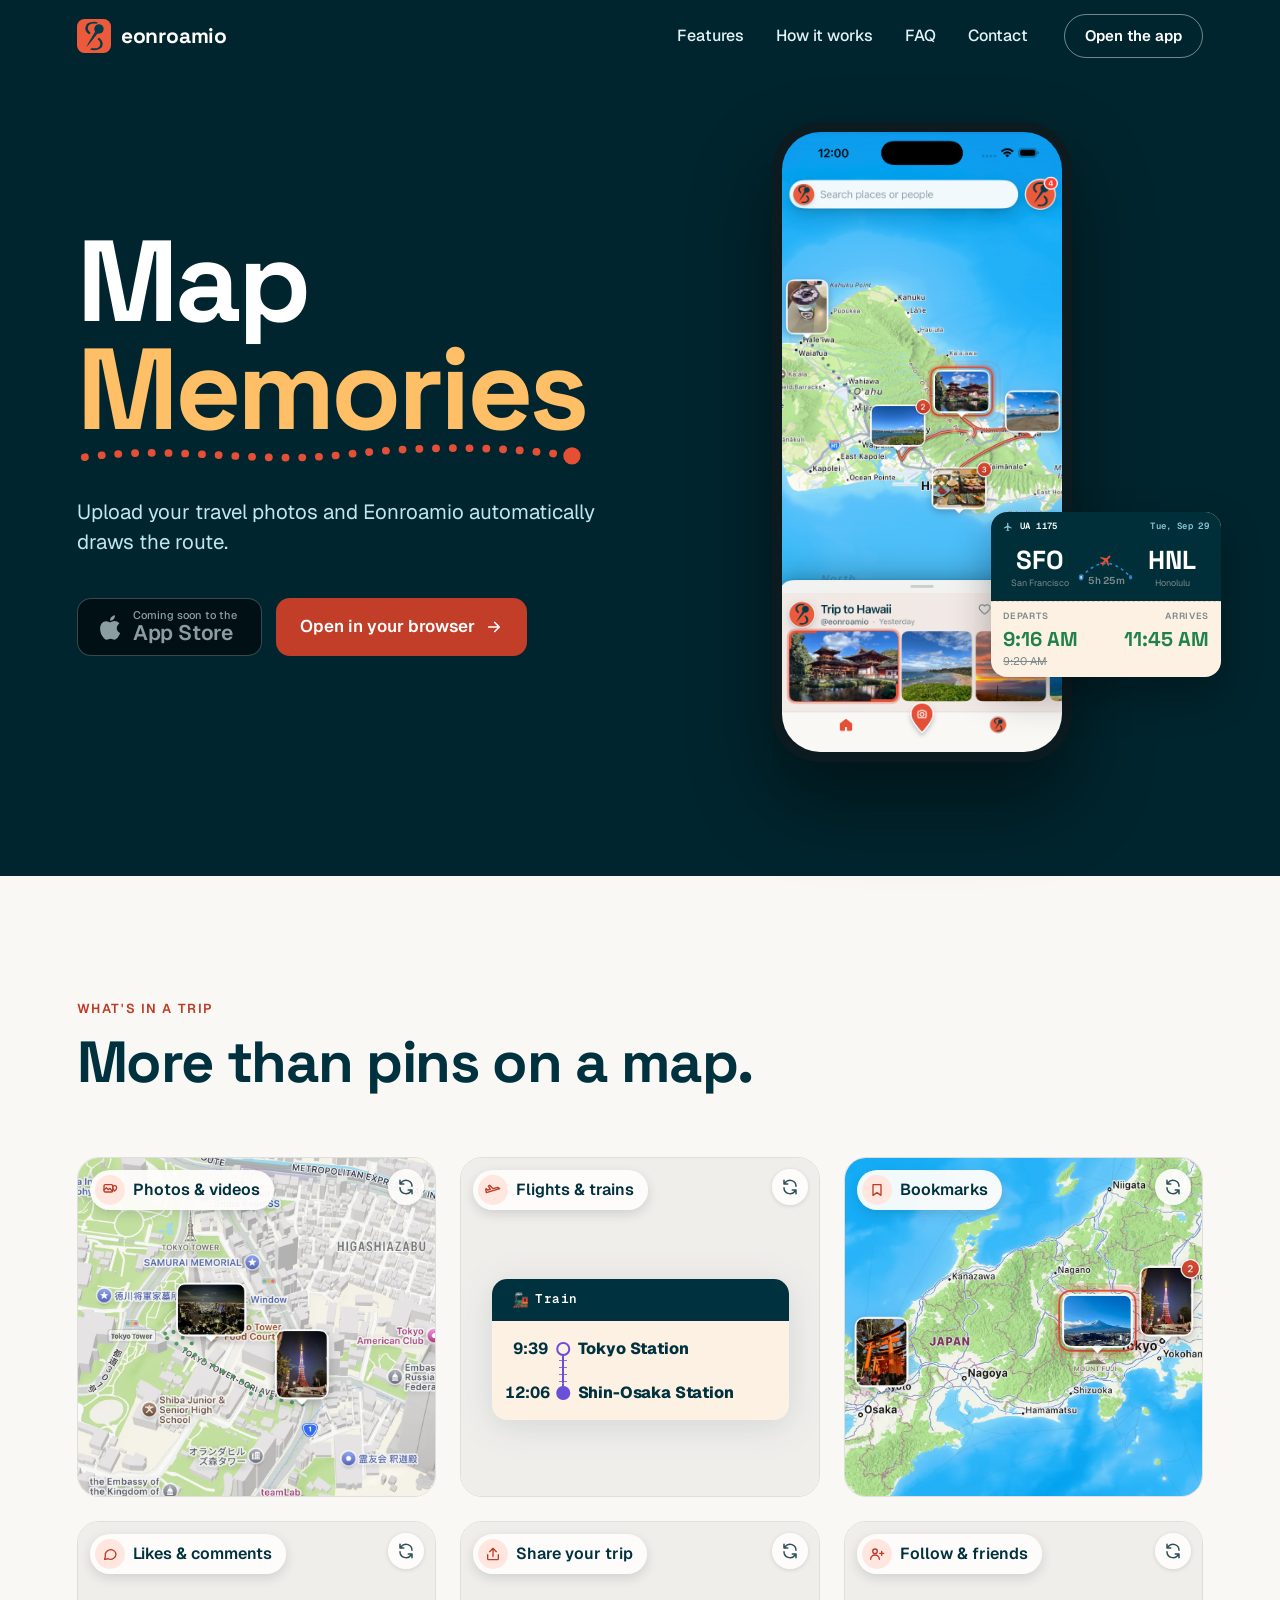
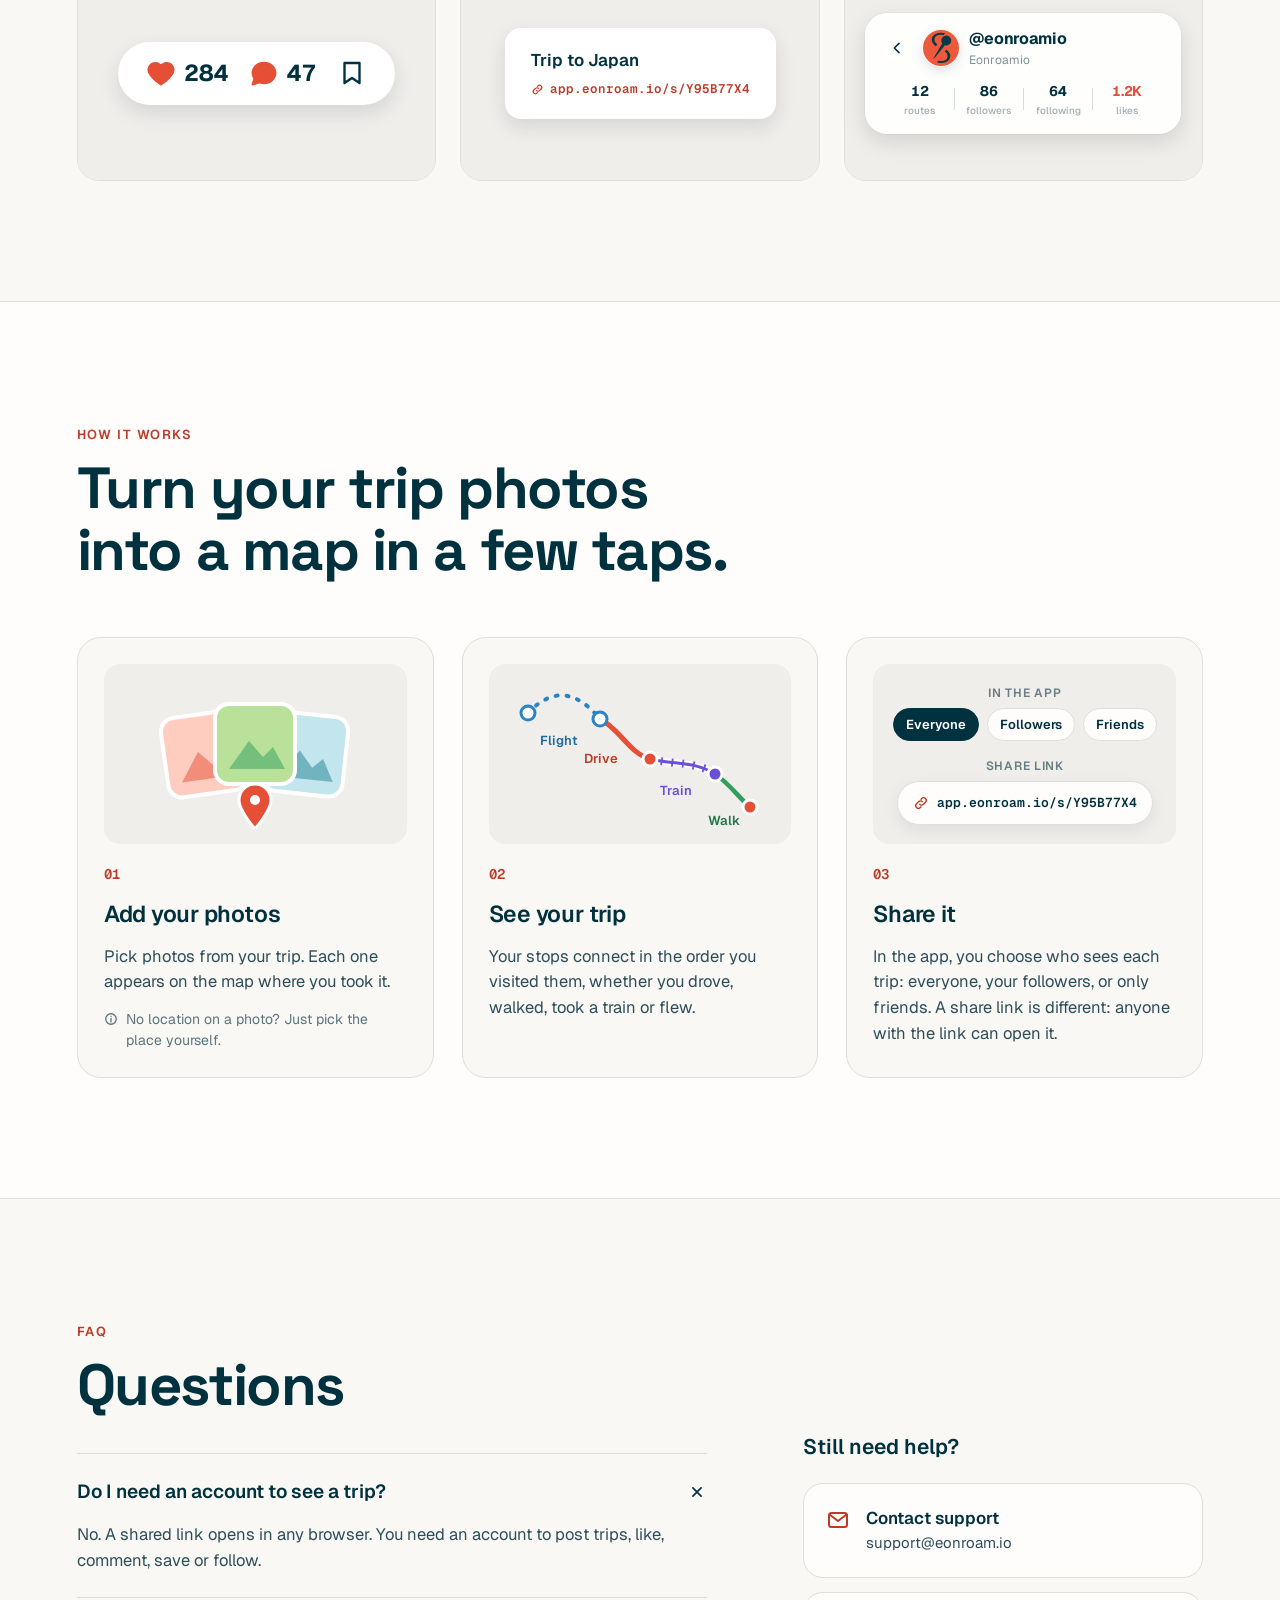
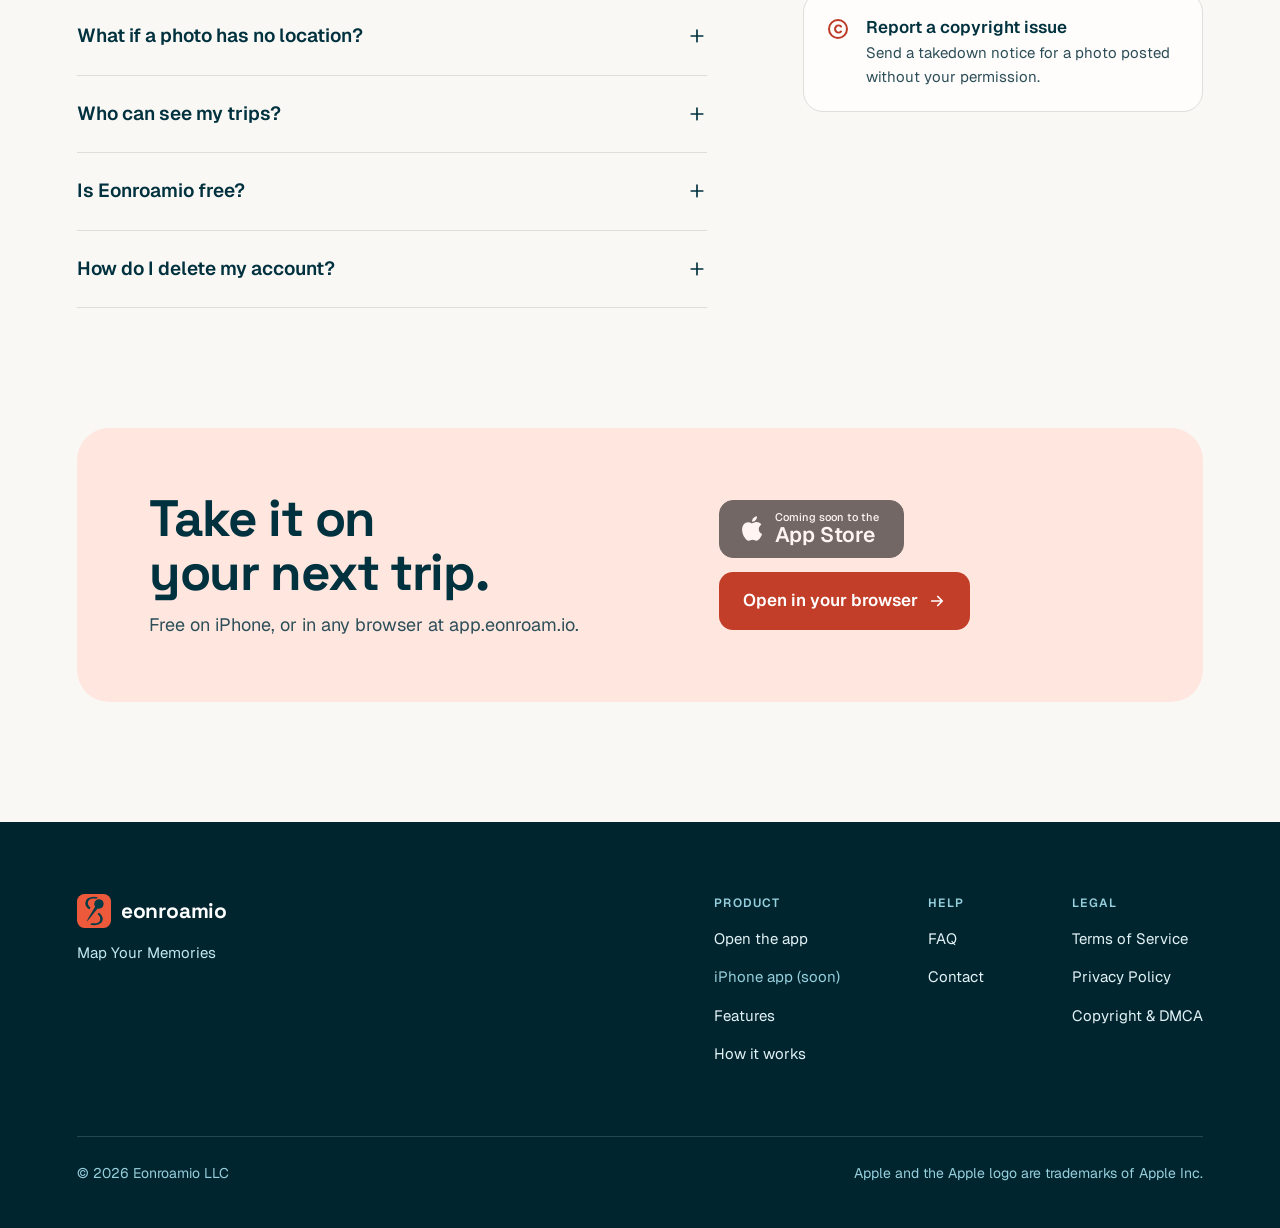
==== commit 1fe2e2c0: "Mark the iOS App Store button as coming soon and disable it Co-Authored-By: Claude Opus 5.5 <noreply" ====
--- a/index.html
+++ b/index.html
@@ -65,7 +65,7 @@
         <h1><span>Map</span><span class="acc">Memories<svg class="hero-route" viewBox="0 0 200 10" aria-hidden="true"><path d="M3 6 C40 1, 70 9, 105 5 S170 2, 195 5.5"></path><circle cx="195" cy="5.5" r="3.4"></circle></svg></span></h1>
         <p>Upload your travel photos and Eonroamio automatically draws the route.</p>
         <div class="btns">
-          <a class="btn btn-store" href="https://apps.apple.com/app/id0000000000" aria-label="Download on the App Store"><svg width="23" height="27" aria-hidden="true"><use href="#apple"></use></svg><span class="s"><small>Download on the</small><b>App Store</b></span></a>
+          <span class="btn btn-store is-soon" role="link" aria-disabled="true" aria-label="Coming soon to the App Store"><svg width="23" height="27" aria-hidden="true"><use href="#apple"></use></svg><span class="s"><small>Coming soon to the</small><b>App Store</b></span></span>
           <a class="btn btn-web" href="https://app.eonroam.io">Open in your browser <svg width="18" height="18" aria-hidden="true"><use href="#arrow"></use></svg></a>
         </div>
       </div>
@@ -277,7 +277,7 @@
       <p>Free on iPhone, or in any browser at app.eonroam.io.</p>
     </div>
     <div class="btns">
-      <a class="btn btn-store" href="https://apps.apple.com/app/id0000000000" aria-label="Download on the App Store"><svg width="23" height="27" aria-hidden="true"><use href="#apple"></use></svg><span class="s"><small>Download on the</small><b>App Store</b></span></a>
+      <span class="btn btn-store is-soon" role="link" aria-disabled="true" aria-label="Coming soon to the App Store"><svg width="23" height="27" aria-hidden="true"><use href="#apple"></use></svg><span class="s"><small>Coming soon to the</small><b>App Store</b></span></span>
       <a class="btn btn-web" href="https://app.eonroam.io">Open in your browser <svg width="18" height="18" aria-hidden="true"><use href="#arrow"></use></svg></a>
     </div>
   </section>
@@ -291,7 +291,7 @@
         <a class="ftag" href="https://app.eonroam.io">Map Your Memories</a>
       </div>
       <div class="fcols">
-        <div class="fcol"><h4>Product</h4><a href="https://app.eonroam.io">Open the app</a><a href="https://apps.apple.com/app/id0000000000">iPhone app</a><a href="#features">Features</a><a href="#how">How it works</a></div>
+        <div class="fcol"><h4>Product</h4><a href="https://app.eonroam.io">Open the app</a><span class="soon">iPhone app (soon)</span><a href="#features">Features</a><a href="#how">How it works</a></div>
         <div class="fcol"><h4>Help</h4><a href="#faq">FAQ</a><a href="mailto:support@eonroam.io">Contact</a></div>
         <div class="fcol"><h4>Legal</h4><a href="https://app.eonroam.io/tos">Terms of Service</a><a href="https://app.eonroam.io/privacy">Privacy Policy</a><a href="https://app.eonroam.io/copyright">Copyright &amp; DMCA</a></div>
       </div>
@@ -322,7 +322,7 @@
     <a href="https://app.eonroam.io/copyright">Copyright &amp; DMCA</a>
   </div>
   <div class="btns">
-    <a class="btn btn-store" href="https://apps.apple.com/app/id0000000000" aria-label="Download on the App Store"><svg width="23" height="27" aria-hidden="true"><use href="#apple"></use></svg><span class="s"><small>Download on the</small><b>App Store</b></span></a>
+    <span class="btn btn-store is-soon" role="link" aria-disabled="true" aria-label="Coming soon to the App Store"><svg width="23" height="27" aria-hidden="true"><use href="#apple"></use></svg><span class="s"><small>Coming soon to the</small><b>App Store</b></span></span>
     <a class="btn btn-web" href="https://app.eonroam.io">Open in your browser <svg width="18" height="18" aria-hidden="true"><use href="#arrow"></use></svg></a>
   </div>
 </div>
--- a/styles.css
+++ b/styles.css
@@ -44,6 +44,7 @@
 .btn-store .s{display:flex;flex-direction:column;line-height:1.05;text-align:left}
 .btn-store .s small{font-size:11px;font-weight:500}
 .btn-store .s b{font-size:21px;font-weight:600;letter-spacing:-.01em}
+.btn-store.is-soon{opacity:.55;cursor:not-allowed}
 .btn-web{background:var(--coral-deep)}
 .btn-web:hover{background:var(--coral-press)}
 
@@ -219,6 +220,7 @@
 .fcol h4{margin:0 0 6px;font-size:12px;font-weight:600;letter-spacing:.1em;text-transform:uppercase;color:var(--ink300)}
 .fcol a{color:var(--ink100);padding-block:6px}
 .fcol a:hover{color:var(--gold)}
+.fcol .soon{color:var(--ink300);padding-block:6px}
 .ftag{font-size:15px}
 .ftag:hover{color:var(--gold);text-decoration:underline;text-underline-offset:3px}
 .fbot{margin-top:64px;padding-top:26px;border-top:1px solid rgba(195,229,238,.18);display:flex;justify-content:space-between;gap:12px;flex-wrap:wrap;font-size:14px;color:var(--ink300)}
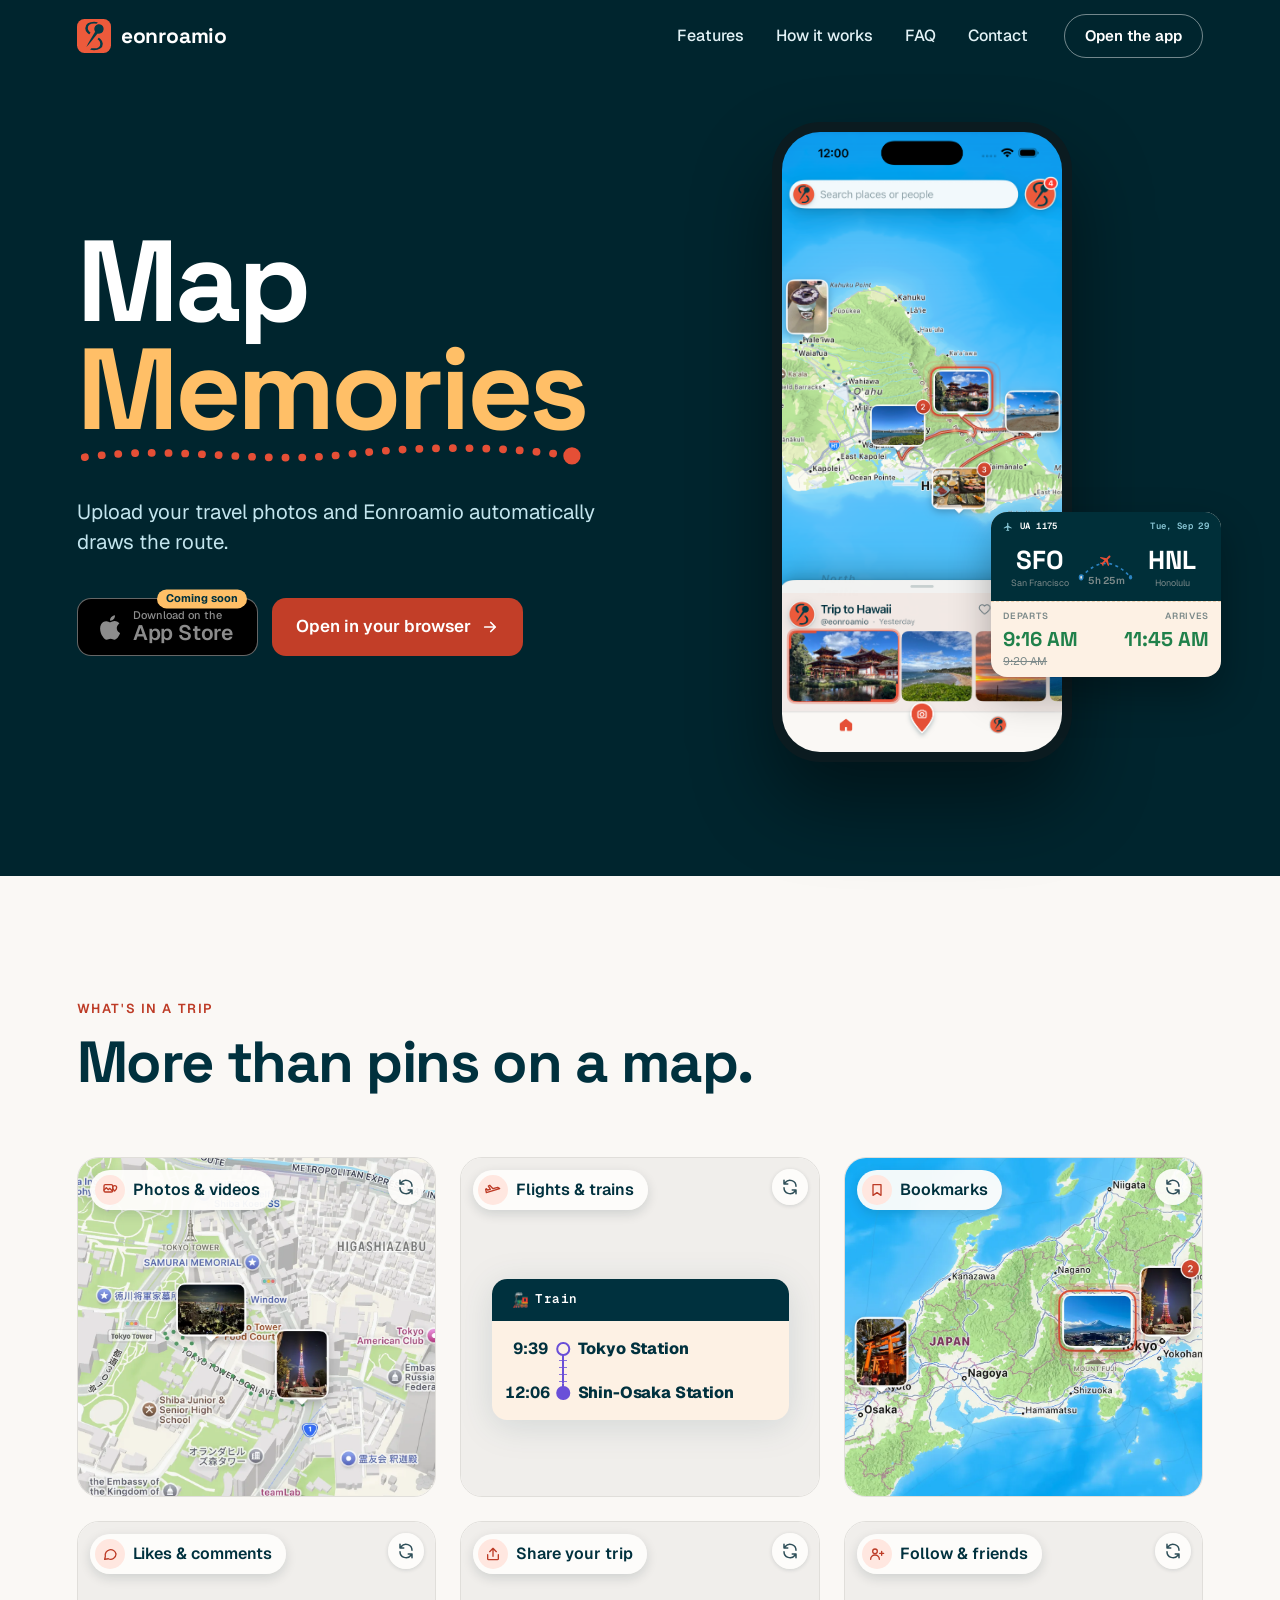
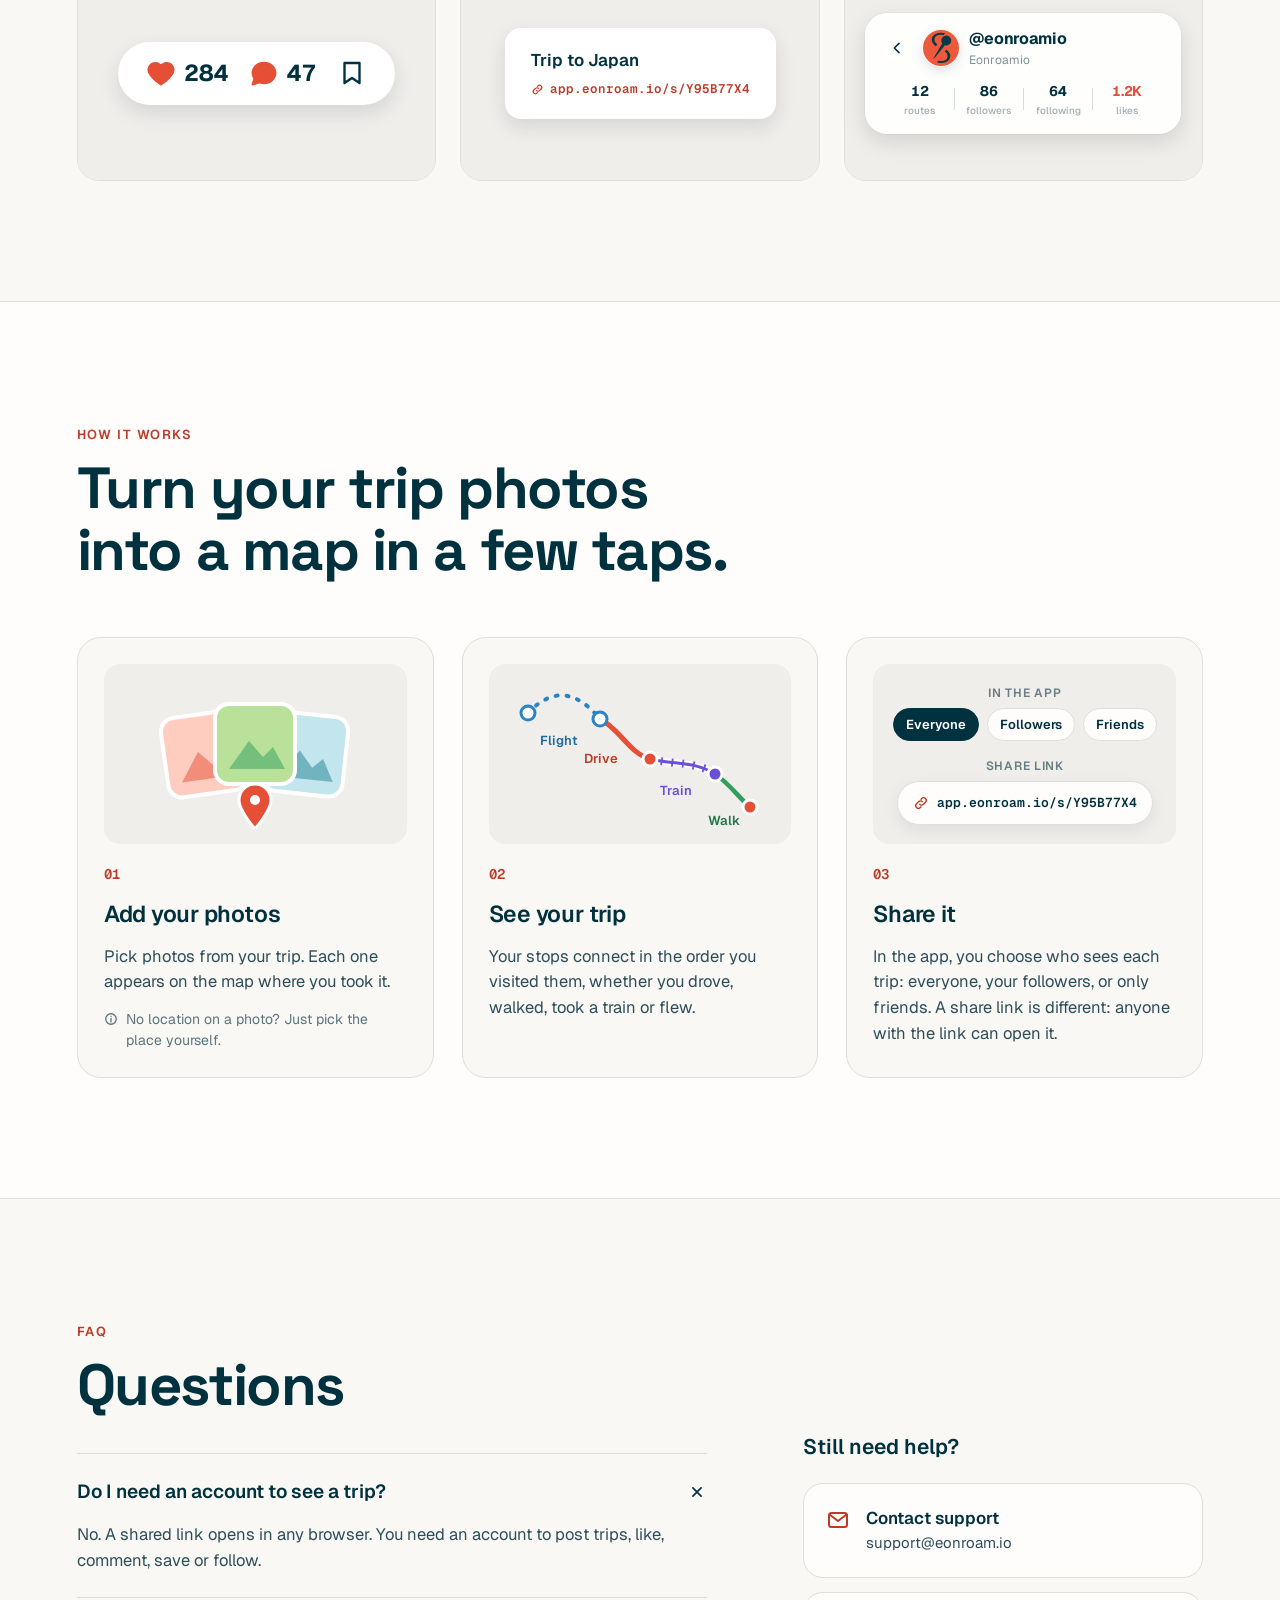
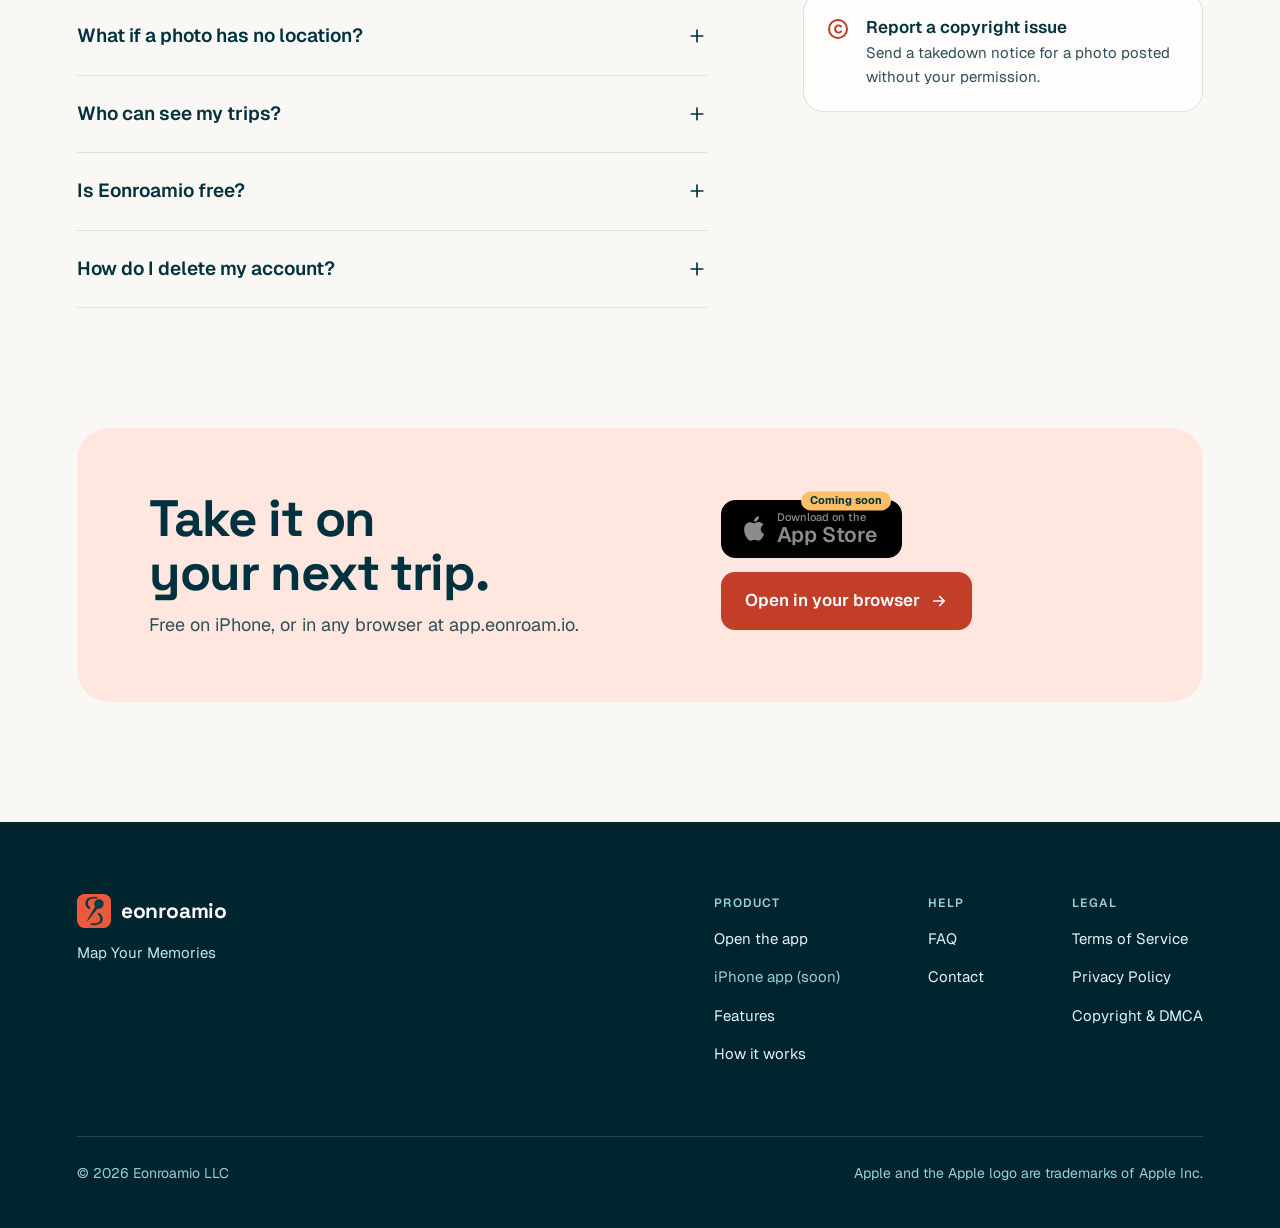
==== commit 7892ec8e: "Show a Coming soon pill on the App Store button Co-Authored-By: Claude Opus 5.5 <noreply@anthropic.c" ====
--- a/index.html
+++ b/index.html
@@ -65,7 +65,7 @@
         <h1><span>Map</span><span class="acc">Memories<svg class="hero-route" viewBox="0 0 200 10" aria-hidden="true"><path d="M3 6 C40 1, 70 9, 105 5 S170 2, 195 5.5"></path><circle cx="195" cy="5.5" r="3.4"></circle></svg></span></h1>
         <p>Upload your travel photos and Eonroamio automatically draws the route.</p>
         <div class="btns">
-          <span class="btn btn-store is-soon" role="link" aria-disabled="true" aria-label="Coming soon to the App Store"><svg width="23" height="27" aria-hidden="true"><use href="#apple"></use></svg><span class="s"><small>Coming soon to the</small><b>App Store</b></span></span>
+          <span class="btn btn-store is-soon" role="link" aria-disabled="true" aria-label="Coming soon to the App Store"><svg width="23" height="27" aria-hidden="true"><use href="#apple"></use></svg><span class="s"><small>Download on the</small><b>App Store</b></span><span class="soon-pill" aria-hidden="true">Coming soon</span></span>
           <a class="btn btn-web" href="https://app.eonroam.io">Open in your browser <svg width="18" height="18" aria-hidden="true"><use href="#arrow"></use></svg></a>
         </div>
       </div>
@@ -277,7 +277,7 @@
       <p>Free on iPhone, or in any browser at app.eonroam.io.</p>
     </div>
     <div class="btns">
-      <span class="btn btn-store is-soon" role="link" aria-disabled="true" aria-label="Coming soon to the App Store"><svg width="23" height="27" aria-hidden="true"><use href="#apple"></use></svg><span class="s"><small>Coming soon to the</small><b>App Store</b></span></span>
+      <span class="btn btn-store is-soon" role="link" aria-disabled="true" aria-label="Coming soon to the App Store"><svg width="23" height="27" aria-hidden="true"><use href="#apple"></use></svg><span class="s"><small>Download on the</small><b>App Store</b></span><span class="soon-pill" aria-hidden="true">Coming soon</span></span>
       <a class="btn btn-web" href="https://app.eonroam.io">Open in your browser <svg width="18" height="18" aria-hidden="true"><use href="#arrow"></use></svg></a>
     </div>
   </section>
@@ -322,7 +322,7 @@
     <a href="https://app.eonroam.io/copyright">Copyright &amp; DMCA</a>
   </div>
   <div class="btns">
-    <span class="btn btn-store is-soon" role="link" aria-disabled="true" aria-label="Coming soon to the App Store"><svg width="23" height="27" aria-hidden="true"><use href="#apple"></use></svg><span class="s"><small>Coming soon to the</small><b>App Store</b></span></span>
+    <span class="btn btn-store is-soon" role="link" aria-disabled="true" aria-label="Coming soon to the App Store"><svg width="23" height="27" aria-hidden="true"><use href="#apple"></use></svg><span class="s"><small>Download on the</small><b>App Store</b></span><span class="soon-pill" aria-hidden="true">Coming soon</span></span>
     <a class="btn btn-web" href="https://app.eonroam.io">Open in your browser <svg width="18" height="18" aria-hidden="true"><use href="#arrow"></use></svg></a>
   </div>
 </div>
--- a/styles.css
+++ b/styles.css
@@ -44,7 +44,9 @@
 .btn-store .s{display:flex;flex-direction:column;line-height:1.05;text-align:left}
 .btn-store .s small{font-size:11px;font-weight:500}
 .btn-store .s b{font-size:21px;font-weight:600;letter-spacing:-.01em}
-.btn-store.is-soon{opacity:.55;cursor:not-allowed}
+.btn-store.is-soon{position:relative;cursor:not-allowed}
+.btn-store.is-soon > svg,.btn-store.is-soon > .s{opacity:.55}
+.soon-pill{position:absolute;top:0;right:10px;transform:translateY(-50%);padding:3px 9px;border-radius:999px;background:var(--gold);color:var(--ink);font-size:11px;font-weight:700;line-height:1.2;white-space:nowrap}
 .btn-web{background:var(--coral-deep)}
 .btn-web:hover{background:var(--coral-press)}
 
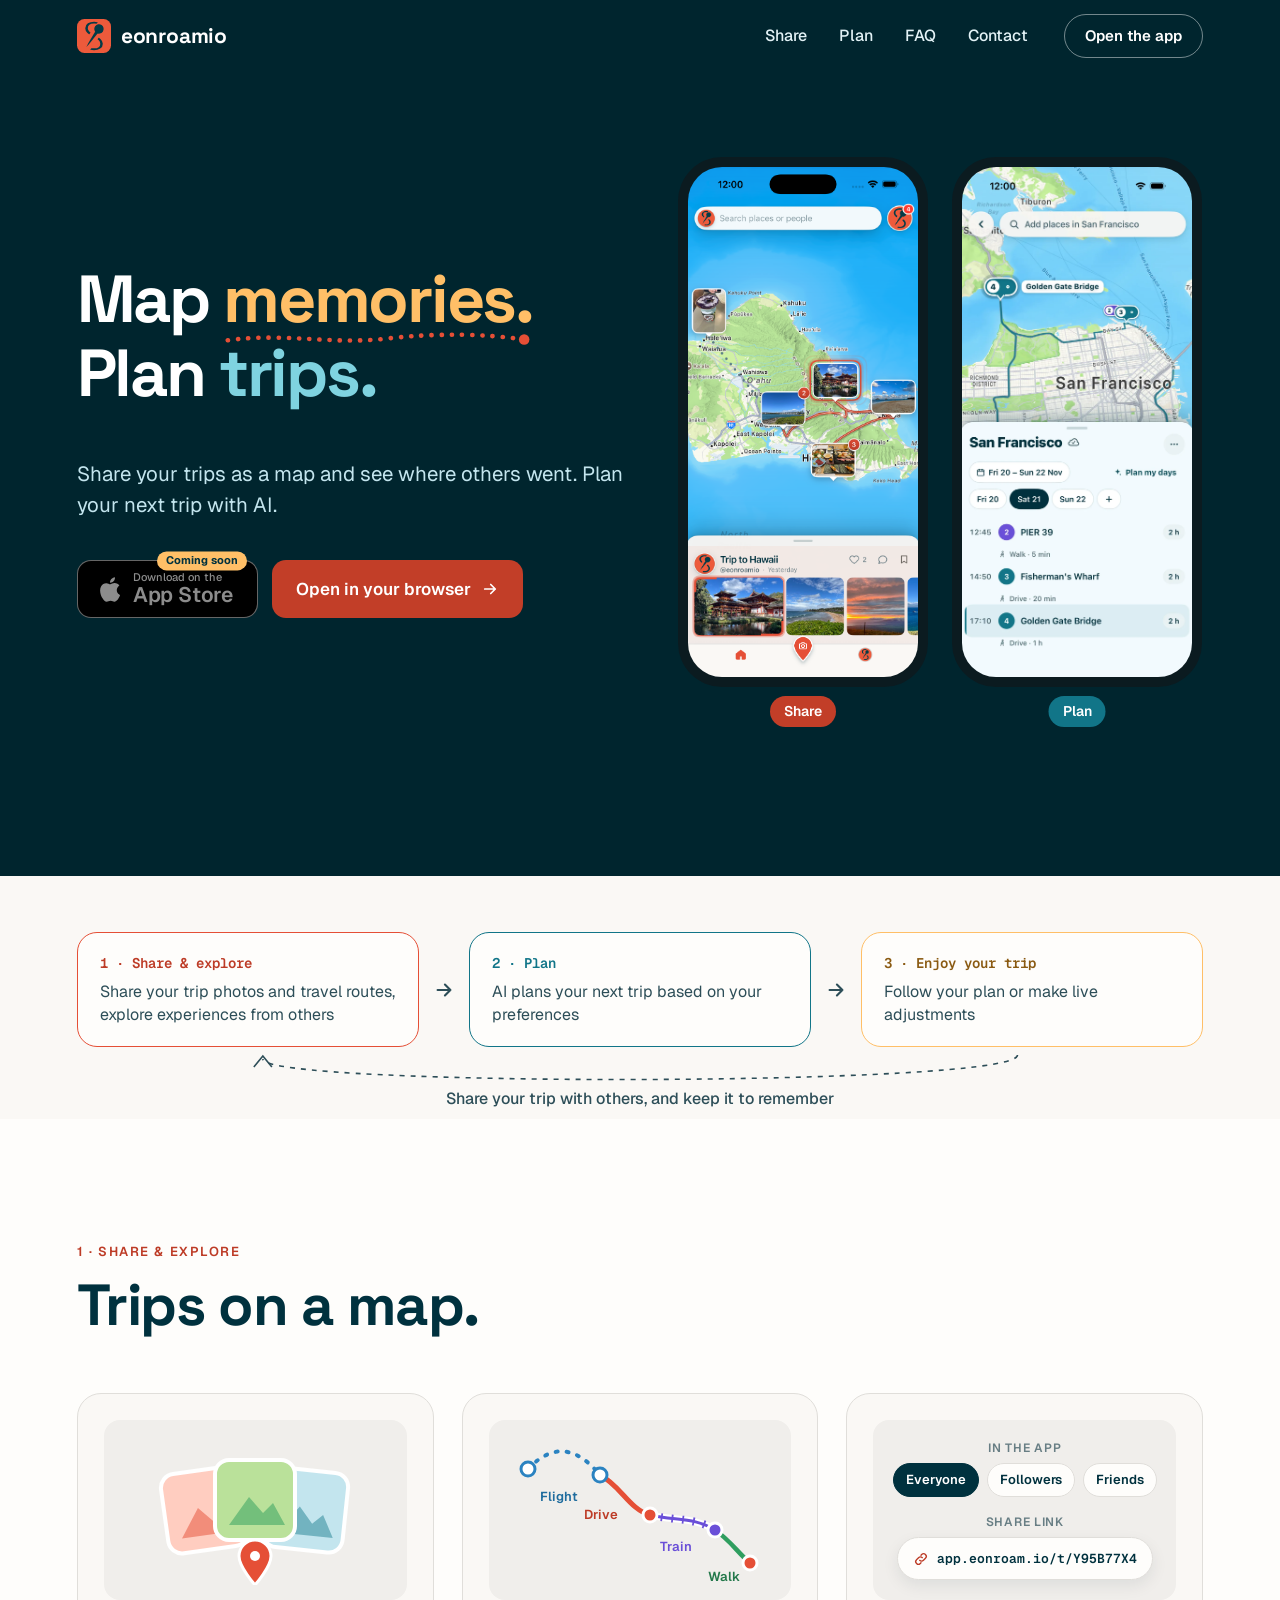
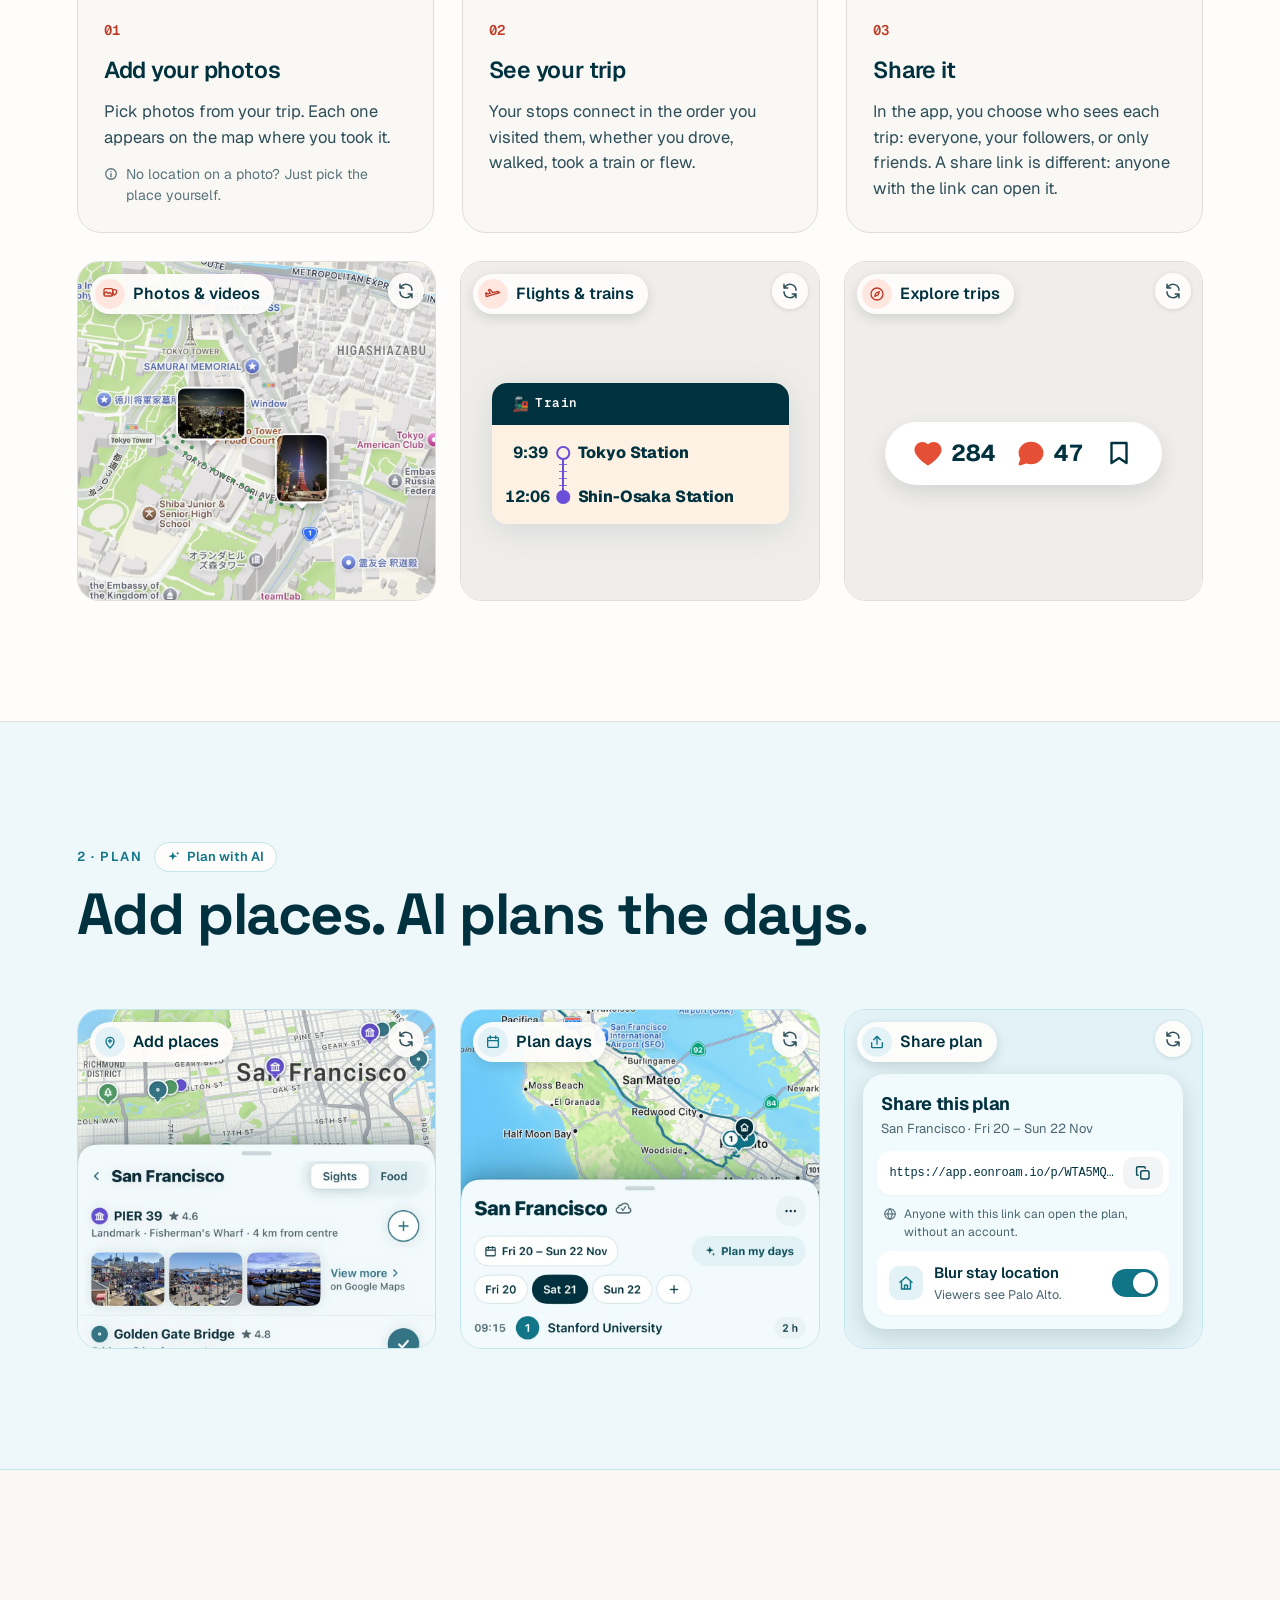
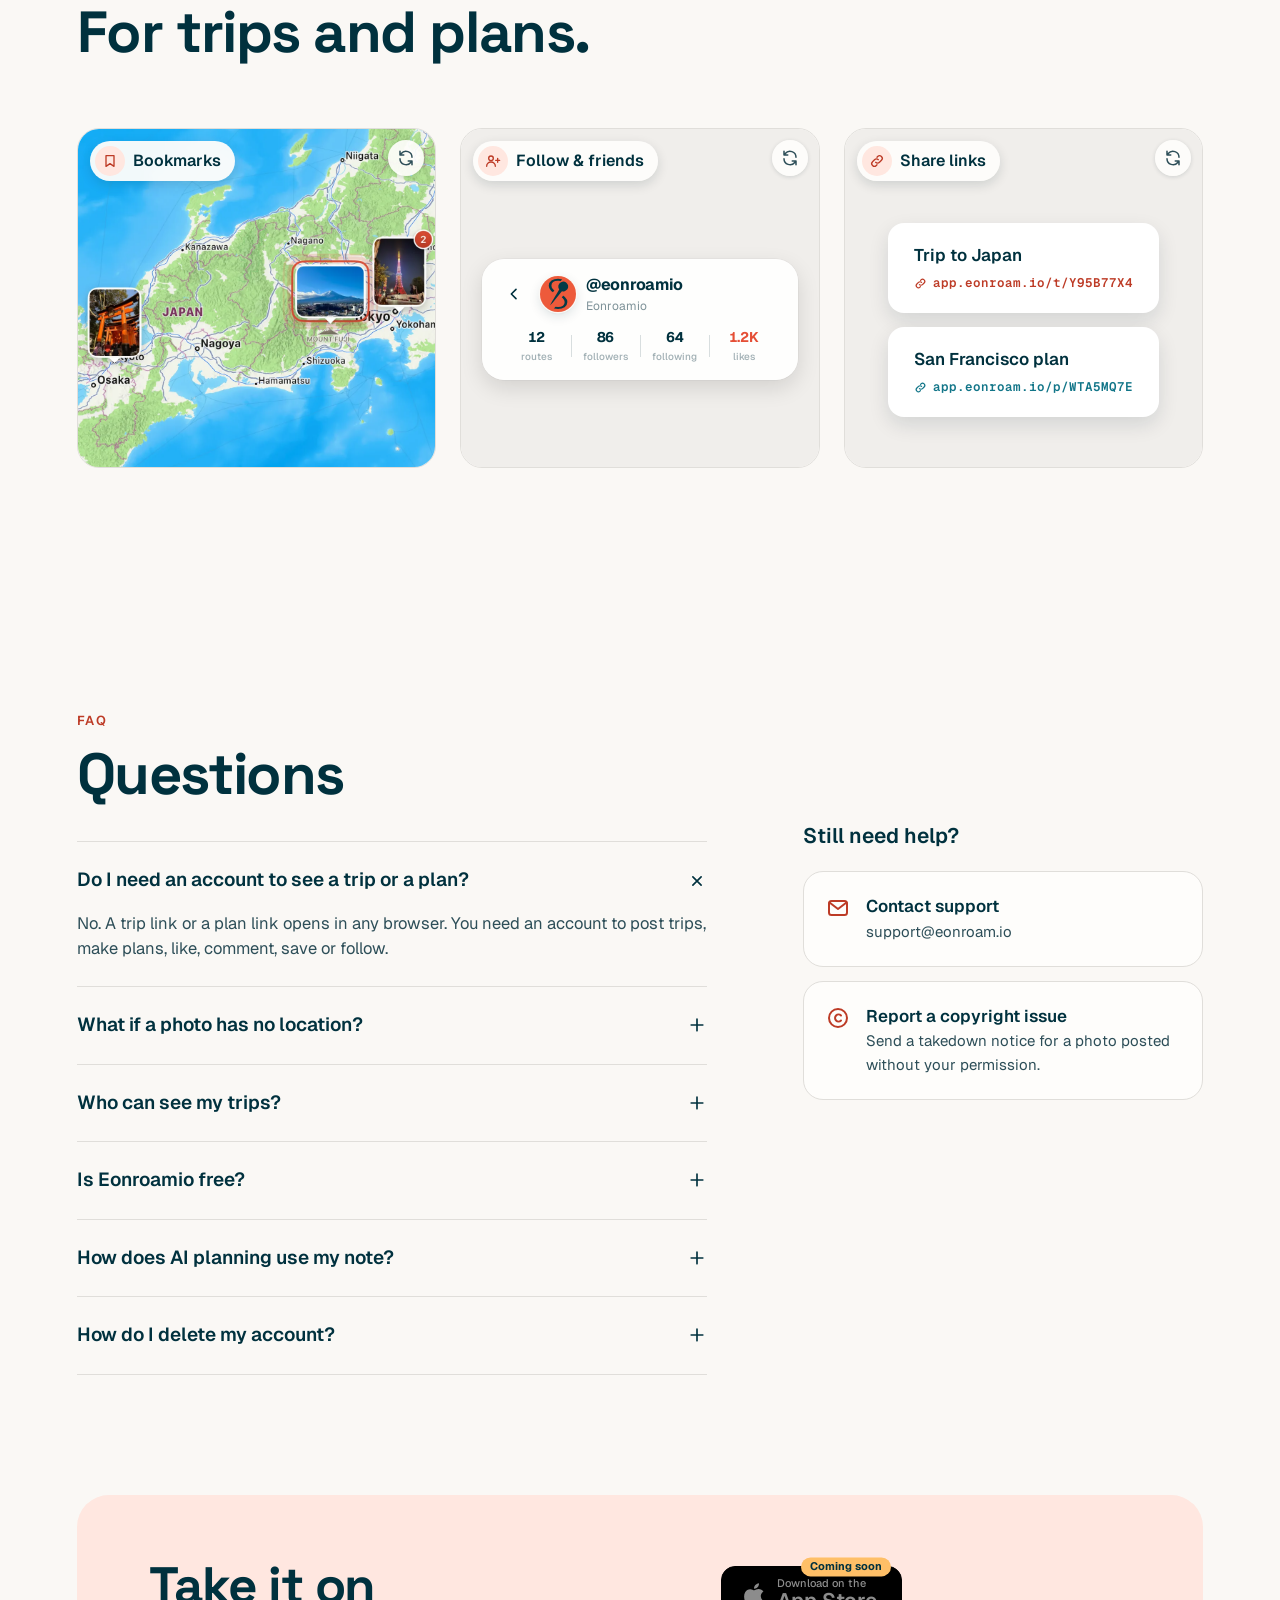
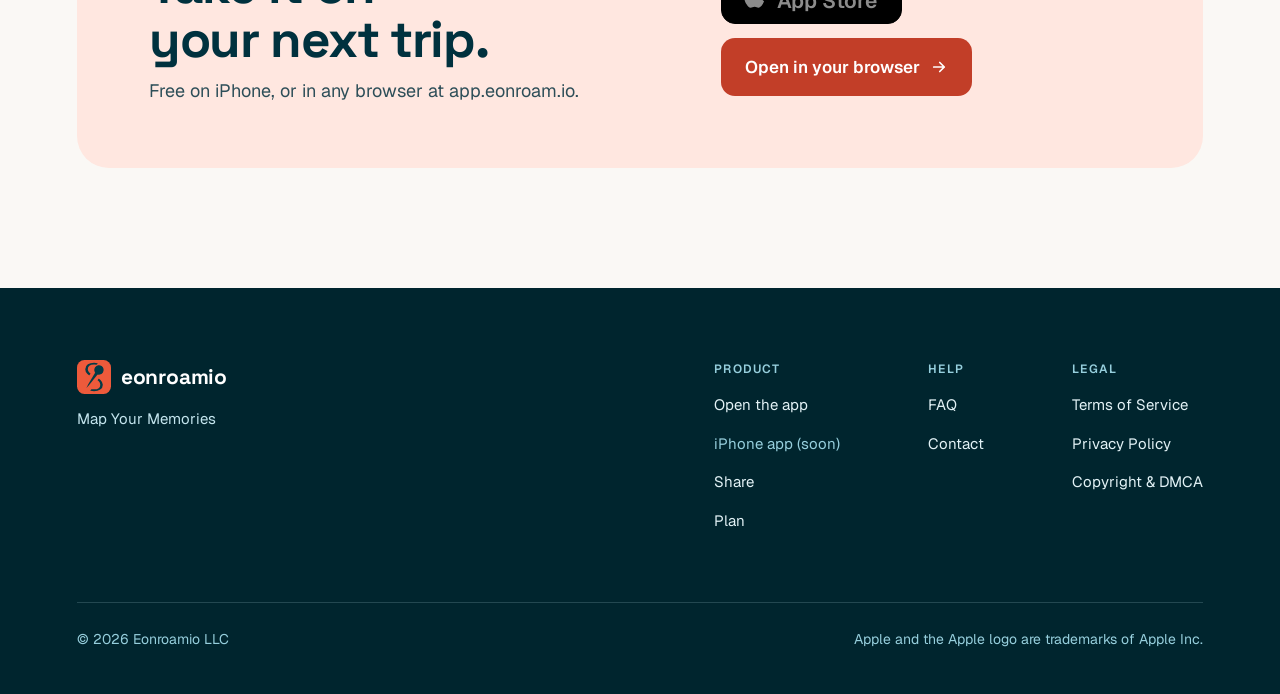
==== commit 0675f06e: "Add Plan to the home page next to Share The hero shows a Share phone and a Plan phone side by side u" ====
--- a/index.html
+++ b/index.html
@@ -3,15 +3,15 @@
 <head>
   <meta charset="utf-8">
   <meta name="viewport" content="width=device-width, initial-scale=1, viewport-fit=cover">
-  <title>Eonroamio · Map Your Memories</title>
-  <meta name="description" content="Upload your travel photos and Eonroamio automatically draws the route.">
+  <title>Eonroamio · Map memories. Plan trips.</title>
+  <meta name="description" content="Share your trips as a map and see where others went. Plan your next trip with AI.">
   <meta name="theme-color" content="#00252E">
   <meta name="format-detection" content="telephone=no">
   <link rel="canonical" href="https://eonroam.io/">
   <meta property="og:type" content="website">
   <meta property="og:url" content="https://eonroam.io/">
-  <meta property="og:title" content="Eonroamio · Map Your Memories">
-  <meta property="og:description" content="Upload your travel photos and Eonroamio automatically draws the route.">
+  <meta property="og:title" content="Eonroamio · Map memories. Plan trips.">
+  <meta property="og:description" content="Share your trips as a map and see where others went. Plan your next trip with AI.">
   <meta property="og:image" content="https://eonroam.io/images/logo512.png">
   <meta name="twitter:card" content="summary">
   <link rel="icon" href="/favicon.ico" sizes="48x48 32x32 16x16">
@@ -48,8 +48,8 @@
       <a class="brand" href="#top"><svg role="img" aria-label="Eonroamio"><use href="#logo"></use></svg><span>eonroamio</span></a>
       <div class="nav-right">
         <div class="nav-links">
-          <a href="#features">Features</a>
-    <a href="#how">How it works</a>
+          <a href="#share">Share</a>
+          <a href="#plan">Plan</a>
           <a href="#faq">FAQ</a>
           <a href="#help">Contact</a>
         </div>
@@ -62,8 +62,8 @@
 
     <div class="hero-body" id="top">
       <div>
-        <h1><span>Map</span><span class="acc">Memories<svg class="hero-route" viewBox="0 0 200 10" aria-hidden="true"><path d="M3 6 C40 1, 70 9, 105 5 S170 2, 195 5.5"></path><circle cx="195" cy="5.5" r="3.4"></circle></svg></span></h1>
-        <p>Upload your travel photos and Eonroamio automatically draws the route.</p>
+        <h1><span>Map <span class="acc">memories.<svg class="hero-route" viewBox="0 0 200 10" aria-hidden="true"><path d="M3 6 C40 1, 70 9, 105 5 S170 2, 195 5.5"></path><circle cx="195" cy="5.5" r="3.4"></circle></svg></span></span><span>Plan <span class="acc-plan">trips.</span></span></h1>
+        <p>Share your trips as a map and see where others went. Plan your next trip with AI.</p>
         <div class="btns">
           <span class="btn btn-store is-soon" role="link" aria-disabled="true" aria-label="Coming soon to the App Store"><svg width="23" height="27" aria-hidden="true"><use href="#apple"></use></svg><span class="s"><small>Download on the</small><b>App Store</b></span><span class="soon-pill" aria-hidden="true">Coming soon</span></span>
           <a class="btn btn-web" href="https://app.eonroam.io">Open in your browser <svg width="18" height="18" aria-hidden="true"><use href="#arrow"></use></svg></a>
@@ -71,23 +71,98 @@
       </div>
 
       <div class="stage">
-        <div class="phone">
+        <div class="phone phone-share">
           <div class="screen">
-            <img src="/images/Home.png" alt="Eonroamio home screen preview" />
-          </div>
-        </div>
-
-        <div class="eonft-fit"><div class="eonft-ticket"><div class="eonft-top"><div class="eonft-head"><span class="eonft-number"><svg class="eonft-head-plane" width="1.1em" height="1.1em" viewBox="0 0 24 24" aria-hidden="true"><path fill="currentColor" d="M21 16v-2l-8-5V3.5a1.5 1.5 0 0 0-3 0V9l-8 5v2l8-2.5V19l-2 1.5V22l3.5-1 3.5 1v-1.5L13 19v-5.5l8 2.5z"></path></svg>UA 1175</span><span class="eonft-date">Tue, Sep 29</span></div><div class="eonft-route"><div class="eonft-end"><div class="eonft-code">SFO</div><div class="eonft-city">San Francisco</div></div><div class="eonft-path"><svg class="eonft-arc" viewBox="0 0 100 44" preserveAspectRatio="none" aria-hidden="true"><path d="M4 34 Q50 -2 96 34" fill="none" stroke="#2b83c1" stroke-width="1.6" stroke-dasharray="3 3.5" vector-effect="non-scaling-stroke"></path><circle cx="4" cy="34" r="3" class="eonft-arc-from" stroke-width="1.6" vector-effect="non-scaling-stroke"></circle><circle cx="96" cy="34" r="3" fill="#2b83c1" vector-effect="non-scaling-stroke"></circle></svg><svg class="eonft-plane" width="1em" height="1em" viewBox="0 0 24 24" aria-hidden="true"><path fill="currentColor" d="M21 16v-2l-8-5V3.5a1.5 1.5 0 0 0-3 0V9l-8 5v2l8-2.5V19l-2 1.5V22l3.5-1 3.5 1v-1.5L13 19v-5.5l8 2.5z"></path></svg><div class="eonft-duration">5h 25m</div></div><div class="eonft-end eonft-end-arr"><div class="eonft-code">HNL</div><div class="eonft-city">Honolulu</div></div></div></div><div class="eonft-bottom"><div class="eonft-when"><div class="eonft-label">Departs</div><div class="eonft-time eonft-ontime">9:16 AM</div><div class="eonft-was"><s>9:20 AM</s></div></div><div class="eonft-when eonft-when-arr"><div class="eonft-label">Arrives</div><div class="eonft-time eonft-plain">11:45 AM</div></div></div></div></div>
+            <img src="/images/Home.png" alt="Eonroamio home screen with trips on a map" />
+          </div>
+          <span class="phone-tag">Share</span>
+        </div>
+        <div class="phone phone-plan">
+          <div class="screen">
+            <img src="/images/plan-hero.webp" alt="A planned day in San Francisco with stops, times and travel between them" />
+          </div>
+          <span class="phone-tag">Plan</span>
+        </div>
       </div>
     </div>
   </div>
 </header>
 
 <main>
-  <section class="features" id="features">
+  <section class="cycle wrap" aria-label="How Eonroamio fits a trip">
+    <ol class="cycle-steps">
+      <li><a class="cstep cs-share" href="#share"><span class="cn">1 · Share &amp; explore</span><span class="ct">Share your trip photos and travel routes, explore experiences from others</span></a></li>
+      <li class="carr" aria-hidden="true"><svg width="22" height="22"><use href="#arrow"></use></svg></li>
+      <li><a class="cstep cs-plan" href="#plan"><span class="cn">2 · Plan</span><span class="ct">AI plans your next trip based on your preferences</span></a></li>
+      <li class="carr" aria-hidden="true"><svg width="22" height="22"><use href="#arrow"></use></svg></li>
+      <li><div class="cstep cs-go"><span class="cn">3 · Enjoy your trip</span><span class="ct">Follow your plan or make live adjustments</span></div></li>
+    </ol>
+    <div class="cycle-back">
+      <svg class="cycle-loop" viewBox="0 0 1000 40" preserveAspectRatio="none" aria-hidden="true"><path d="M835 2 C835 34, 165 34, 165 6"></path><path class="tip" d="M157 14 L165 3 L173 14"></path></svg>
+      <span><svg width="16" height="16" viewBox="0 0 24 24" fill="none" stroke="currentColor" stroke-width="2" stroke-linecap="round" stroke-linejoin="round" aria-hidden="true"><path d="M20 11a8 8 0 0 0-14.3-4.9L4 8M4 3v5h5"></path></svg>Share your trip with others, and keep it to remember</span>
+    </div>
+  </section>
+
+  <section class="part part-share" id="share">
     <div class="wrap">
-      <span class="eyebrow">What's in a trip</span>
-      <h2 class="h2">More than pins on a map.</h2>
+      <span class="eyebrow">1 · Share &amp; explore</span>
+      <h2 class="h2">Trips on a map.</h2>
+      <div class="steps">
+        <div class="step">
+          <div class="ill">
+            <svg width="240" height="150" viewBox="0 0 240 150" aria-hidden="true">
+              <g transform="rotate(-8 70 80)"><rect x="30" y="35" width="80" height="80" rx="14" fill="#FFCDC0" stroke="#fff" stroke-width="4"></rect><path d="M44 100 L64 72 L78 88 L88 78 L100 100 Z" fill="#E54F36" opacity=".5"></path></g>
+              <g transform="rotate(6 170 80)"><rect x="130" y="35" width="80" height="80" rx="14" fill="#C3E5EE" stroke="#fff" stroke-width="4"></rect><path d="M144 100 L164 72 L178 88 L188 78 L200 100 Z" fill="#117588" opacity=".45"></path></g>
+              <rect x="80" y="25" width="80" height="80" rx="14" fill="#BAE19A" stroke="#fff" stroke-width="4"></rect>
+              <path d="M94 90 L114 62 L128 78 L138 68 L150 90 Z" fill="#2F9E5F" opacity=".5"></path>
+              <path d="M120 150 C120 150 104 132 104 121 A16 16 0 0 1 136 121 C136 132 120 150 120 150 Z" fill="#E54F36" stroke="#fff" stroke-width="3"></path>
+              <circle cx="120" cy="121" r="5" fill="#fff"></circle>
+            </svg>
+          </div>
+          <span class="n">01</span>
+          <h3>Add your photos</h3>
+          <p>Pick photos from your trip. Each one appears on the map where you took it.</p>
+          <span class="note"><svg width="14" height="14" viewBox="0 0 24 24" fill="none" stroke="currentColor" stroke-width="2.2" stroke-linecap="round" aria-hidden="true"><circle cx="12" cy="12" r="9"></circle><path d="M12 11v6M12 7.5v.01"></path></svg>No location on a photo? Just pick the place yourself.</span>
+        </div>
+        <div class="step">
+          <div class="ill">
+            <svg width="260" height="150" viewBox="0 0 260 150" aria-hidden="true">
+              <path d="M18 34 Q 54 -4 90 40" stroke="#2B83C1" stroke-width="4" stroke-dasharray="2 9" stroke-linecap="round" fill="none"></path>
+              <path d="M90 40 C110 50 120 75 140 80" stroke="#E54F36" stroke-width="5" stroke-linecap="round" fill="none"></path>
+              <path d="M140 80 C165 86 185 82 205 95" stroke="#fff" stroke-width="7" stroke-linecap="round" fill="none"></path>
+              <path d="M140 80 C165 86 185 82 205 95" stroke="#6A4FD8" stroke-width="3" stroke-linecap="round" fill="none"></path>
+              <path d="M140 80 C165 86 185 82 205 95" stroke="#6A4FD8" stroke-width="8" stroke-dasharray="1.8 9" fill="none"></path>
+              <path d="M205 95 C220 105 228 118 240 128" stroke="#2F9E5F" stroke-width="4.5" stroke-linecap="round" fill="none"></path>
+              <circle cx="18" cy="34" r="7" fill="#fff" stroke="#2B83C1" stroke-width="3"></circle>
+              <circle cx="90" cy="40" r="7" fill="#fff" stroke="#2B83C1" stroke-width="3"></circle>
+              <circle cx="140" cy="80" r="7" fill="#E54F36" stroke="#fff" stroke-width="3"></circle>
+              <circle cx="205" cy="95" r="7" fill="#6A4FD8" stroke="#fff" stroke-width="3"></circle>
+              <circle cx="240" cy="128" r="7" fill="#E54F36" stroke="#fff" stroke-width="3"></circle>
+              <g font-family="Geist, sans-serif" font-size="13" font-weight="600">
+                <text x="30" y="66" fill="#1F6C9E">Flight</text>
+                <text x="74" y="84" fill="#BD3B26">Drive</text>
+                <text x="150" y="116" fill="#6A4FD8">Train</text>
+                <text x="198" y="146" fill="#23784A">Walk</text>
+              </g>
+            </svg>
+          </div>
+          <span class="n">02</span>
+          <h3>See your trip</h3>
+          <p>Your stops connect in the order you visited them, whether you drove, walked, took a train or flew.</p>
+        </div>
+        <div class="step">
+          <div class="ill">
+            <div class="opt"><span class="cap">In the app</span><div class="chips"><span class="chip on">Everyone</span><span class="chip">Followers</span><span class="chip">Friends</span></div></div>
+            <div class="opt"><span class="cap">Share link</span><div class="link">
+              <svg width="16" height="16" viewBox="0 0 24 24" fill="none" stroke="#BD3B26" stroke-width="2" stroke-linecap="round" stroke-linejoin="round" aria-hidden="true"><path d="M10 14a4 4 0 0 0 5.7 0l3-3a4 4 0 0 0-5.7-5.7l-1 1M14 10a4 4 0 0 0-5.7 0l-3 3a4 4 0 0 0 5.7 5.7l1-1"></path></svg>
+              app.eonroam.io/t/Y95B77X4
+            </div></div>
+          </div>
+          <span class="n">03</span>
+          <h3>Share it</h3>
+          <p>In the app, you choose who sees each trip: everyone, your followers, or only friends. A share link is different: anyone with the link can open it.</p>
+        </div>
+      </div>
       <div class="fgrid">
         <div class="feat flip tall">
           <div class="flip-in">
@@ -116,116 +191,116 @@
         <div class="feat flip tall">
           <div class="flip-in">
             <div class="face front">
+              <div class="shot"><div class="acts"><span class="act on"><svg width="24" height="24" viewBox="0 0 24 24" fill="none" aria-hidden="true"><path d="M12 21s-7-4.5-9.5-9.5C1 7.5 4 4 7.5 4c2 0 3.5 1 4.5 2.5C13 5 14.5 4 16.5 4 20 4 23 7.5 21.5 11.5 19 16.5 12 21 12 21z" fill="currentColor" stroke="currentColor" stroke-width="1.8" stroke-linejoin="round"></path></svg><span class="n">284</span></span><span class="act on"><svg width="24" height="24" viewBox="0 0 24 24" fill="none" aria-hidden="true"><path d="M21 12c0 4.4-4 8-9 8a10 10 0 01-3.6-.7L3 21l1.5-4.3A8 8 0 013 12c0-4.4 4-8 9-8s9 3.6 9 8z" fill="currentColor" stroke="currentColor" stroke-width="1.9" stroke-linejoin="round"></path></svg><span class="n">47</span></span><span class="act"><svg width="24" height="24" viewBox="0 0 24 24" fill="none" aria-hidden="true"><path d="M6 4h12v16l-6-4-6 4z" stroke="currentColor" stroke-width="1.9" stroke-linejoin="round"></path></svg></span></div></div>
+              <div class="fhead"><div class="ic"><svg width="24" height="24" viewBox="0 0 24 24" fill="none" stroke="#BD3B26" stroke-width="2" stroke-linecap="round" stroke-linejoin="round" aria-hidden="true"><circle cx="12" cy="12" r="9"></circle><path d="M15.5 8.5l-2 5-5 2 2-5z"></path></svg></div><h3>Explore trips</h3></div>
+            </div>
+            <div class="face back" aria-hidden="true">
+              <div><h3>Explore trips</h3><p>See trips other travellers share.</p><p>Like or comment on a photo, a stop, a flight, a train or the whole trip.</p></div>
+            </div>
+          </div>
+          <button class="flip-btn" type="button" aria-expanded="false" aria-label="More about Explore trips"><svg width="18" height="18" viewBox="0 0 24 24" fill="none" stroke="currentColor" stroke-width="2" stroke-linecap="round" stroke-linejoin="round" aria-hidden="true"><path d="M20 11a8 8 0 0 0-14.3-4.9L4 8M4 3v5h5M4 13a8 8 0 0 0 14.3 4.9L20 16M20 21v-5h-5"></path></svg></button>
+        </div>
+      </div>
+    </div>
+  </section>
+
+  <section class="part part-plan" id="plan">
+    <div class="wrap">
+      <div class="plan-ey"><span class="eyebrow">2 · Plan</span><span class="ai-badge"><svg width="14" height="14" viewBox="0 0 24 24" fill="currentColor" aria-hidden="true"><path d="M10 3l1.9 5.6L17.5 10.5 11.9 12.4 10 18l-1.9-5.6L2.5 10.5 8.1 8.6z"></path><path d="M18.5 2.5l.8 2.2 2.2.8-2.2.8-.8 2.2-.8-2.2-2.2-.8 2.2-.8z"></path></svg>Plan with AI</span></div>
+      <h2 class="h2">Add places. AI plans the days.</h2>
+      <div class="fgrid">
+        <div class="feat flip tall">
+          <div class="flip-in">
+            <div class="face front">
+              <div class="shot"><img class="cover" src="/images/plan-add-places.webp" width="1000" height="2167" style="object-position:50% 58%" alt="San Francisco sights with travellers' photos and an add button on each" loading="lazy" decoding="async"></div>
+              <div class="fhead"><div class="ic"><svg width="24" height="24" viewBox="0 0 24 24" fill="none" stroke="#117588" stroke-width="2" stroke-linecap="round" stroke-linejoin="round" aria-hidden="true"><path d="M12 21s-6-5.3-6-10a6 6 0 0 1 12 0c0 4.7-6 10-6 10z"></path><path d="M12 8v5M9.5 10.5h5"></path></svg></div><h3>Add places</h3></div>
+            </div>
+            <div class="face back" aria-hidden="true">
+              <div><h3>Add places</h3>
+                <p class="mode"><svg width="18" height="18" viewBox="0 0 24 24" fill="none" stroke="currentColor" stroke-width="2" stroke-linecap="round" aria-hidden="true"><circle cx="11" cy="11" r="6.5"></circle><path d="M16 16l4.5 4.5"></path></svg>Search a city and see where travellers went.</p>
+                <p class="mode"><svg width="18" height="18" viewBox="0 0 24 24" fill="none" stroke="currentColor" stroke-width="2" stroke-linecap="round" stroke-linejoin="round" aria-hidden="true"><path d="M12 21s-6-5.3-6-10a6 6 0 0 1 12 0c0 4.7-6 10-6 10z"></path><circle cx="12" cy="11" r="2"></circle></svg>Add stops yourself.</p>
+                <p class="mode"><svg width="18" height="18" viewBox="0 0 24 24" fill="currentColor" aria-hidden="true"><path d="M10 3l1.9 5.6L17.5 10.5 11.9 12.4 10 18l-1.9-5.6L2.5 10.5 8.1 8.6z"></path><path d="M18.5 2.5l.8 2.2 2.2.8-2.2.8-.8 2.2-.8-2.2-2.2-.8 2.2-.8z"></path></svg>Paste a note, and AI finds the places.</p>
+              </div>
+            </div>
+          </div>
+          <button class="flip-btn" type="button" aria-expanded="false" aria-label="More about Add places"><svg width="18" height="18" viewBox="0 0 24 24" fill="none" stroke="currentColor" stroke-width="2" stroke-linecap="round" stroke-linejoin="round" aria-hidden="true"><path d="M20 11a8 8 0 0 0-14.3-4.9L4 8M4 3v5h5M4 13a8 8 0 0 0 14.3 4.9L20 16M20 21v-5h-5"></path></svg></button>
+        </div>
+        <div class="feat flip tall">
+          <div class="flip-in">
+            <div class="face front">
+              <div class="shot"><img class="cover" src="/images/plan-days.webp" width="1000" height="2167" alt="A planned day in San Francisco with times and travel between stops" loading="lazy" decoding="async"></div>
+              <div class="fhead"><div class="ic"><svg width="24" height="24" viewBox="0 0 24 24" fill="none" stroke="#117588" stroke-width="2" stroke-linecap="round" stroke-linejoin="round" aria-hidden="true"><rect x="4" y="5" width="16" height="15" rx="1.5"></rect><path d="M4 10h16M8 3v4M16 3v4"></path></svg></div><h3>Plan days</h3></div>
+            </div>
+            <div class="face back" aria-hidden="true">
+              <div><h3>Plan days</h3><p>AI sorts the places into days and puts each day in a sensible order. It estimates how long to stay at each place and how to get from one to the next.</p><p>Mark a place Must stop or Optional, and AI keeps your choices.</p></div>
+            </div>
+          </div>
+          <button class="flip-btn" type="button" aria-expanded="false" aria-label="More about Plan days"><svg width="18" height="18" viewBox="0 0 24 24" fill="none" stroke="currentColor" stroke-width="2" stroke-linecap="round" stroke-linejoin="round" aria-hidden="true"><path d="M20 11a8 8 0 0 0-14.3-4.9L4 8M4 3v5h5M4 13a8 8 0 0 0 14.3 4.9L20 16M20 21v-5h-5"></path></svg></button>
+        </div>
+        <div class="feat flip tall">
+          <div class="flip-in">
+            <div class="face front">
+              <div class="shot"><div class="ps">
+                <div class="ps-head"><b>Share this plan</b><span>San Francisco · Fri 20 – Sun 22 Nov</span></div>
+                <div class="ps-link"><span>https://app.eonroam.io/p/WTA5MQ7E</span><i><svg width="18" height="18" viewBox="0 0 24 24" fill="none" stroke="#0f505d" stroke-width="2" stroke-linecap="round" stroke-linejoin="round" aria-hidden="true"><rect x="9" y="9" width="11" height="11" rx="2.5"></rect><path d="M5.5 15H5a1.5 1.5 0 0 1-1.5-1.5V5A1.5 1.5 0 0 1 5 3.5h8.5A1.5 1.5 0 0 1 15 5v.5"></path></svg></i></div>
+                <div class="ps-reach"><svg width="14" height="14" viewBox="0 0 24 24" fill="none" stroke="currentColor" stroke-width="1.8" stroke-linecap="round" aria-hidden="true"><circle cx="12" cy="12" r="9"></circle><path d="M3 12h18M12 3c2.5 2.6 3.8 5.6 3.8 9s-1.3 6.4-3.8 9c-2.5-2.6-3.8-5.6-3.8-9S9.5 5.6 12 3z"></path></svg><span>Anyone with this link can open the plan, without an account.</span></div>
+                <div class="ps-blur"><i><svg width="18" height="18" viewBox="0 0 24 24" fill="none" stroke="#117588" stroke-width="1.9" stroke-linecap="round" stroke-linejoin="round" aria-hidden="true"><path d="M4 11l8-7 8 7"></path><path d="M6 9.5V20h12V9.5"></path><path d="M10 20v-5h4v5"></path></svg></i><span><b>Blur stay location</b><small>Viewers see Palo Alto.</small></span><em aria-hidden="true"><u></u></em></div>
+              </div></div>
+              <div class="fhead"><div class="ic"><svg width="24" height="24" viewBox="0 0 24 24" fill="none" stroke="#117588" stroke-width="2" stroke-linecap="round" stroke-linejoin="round" aria-hidden="true"><path d="M4 13v6a1.5 1.5 0 0 0 1.5 1.5h13A1.5 1.5 0 0 0 20 19v-6M12 3.5v12M7 8.5l5-5 5 5"></path></svg></div><h3>Share plan</h3></div>
+            </div>
+            <div class="face back" aria-hidden="true">
+              <div><h3>Share plan</h3><p>Send a link. Anyone can open it in a browser, no account needed.</p><p>Blur stay location shows only the city of your stay, not its address.</p></div>
+            </div>
+          </div>
+          <button class="flip-btn" type="button" aria-expanded="false" aria-label="More about Share plan"><svg width="18" height="18" viewBox="0 0 24 24" fill="none" stroke="currentColor" stroke-width="2" stroke-linecap="round" stroke-linejoin="round" aria-hidden="true"><path d="M20 11a8 8 0 0 0-14.3-4.9L4 8M4 3v5h5M4 13a8 8 0 0 0 14.3 4.9L20 16M20 21v-5h-5"></path></svg></button>
+        </div>
+      </div>
+    </div>
+  </section>
+
+  <section class="part part-both" id="more">
+    <div class="wrap">
+      <h2 class="h2">For trips and plans.</h2>
+      <div class="fgrid">
+        <div class="feat flip tall">
+          <div class="flip-in">
+            <div class="face front">
               <div class="shot"><img class="cover" src="/images/feat-bookmarks.webp" width="1000" height="1350" alt="Saved photos on a map of Japan" loading="lazy" decoding="async"></div>
               <div class="fhead"><div class="ic"><svg width="24" height="24" viewBox="0 0 24 24" fill="none" stroke="#BD3B26" stroke-width="2" stroke-linecap="round" stroke-linejoin="round" aria-hidden="true"><path d="M6 4h12v16l-6-4-6 4z"></path></svg></div><h3>Bookmarks</h3></div>
             </div>
             <div class="face back" aria-hidden="true">
-              <div><h3>Bookmarks</h3><p>Save photos, stops, flights, trains and whole trips. Sort them into collections, for example one for each city you want to visit.</p></div>
+              <div><h3>Bookmarks</h3><p>Save photos, stops, flights, trains and whole trips. Sort them into collections, for example one for each city you want to visit.</p><p>Open them while you plan.</p></div>
             </div>
           </div>
           <button class="flip-btn" type="button" aria-expanded="false" aria-label="More about Bookmarks"><svg width="18" height="18" viewBox="0 0 24 24" fill="none" stroke="currentColor" stroke-width="2" stroke-linecap="round" stroke-linejoin="round" aria-hidden="true"><path d="M20 11a8 8 0 0 0-14.3-4.9L4 8M4 3v5h5M4 13a8 8 0 0 0 14.3 4.9L20 16M20 21v-5h-5"></path></svg></button>
         </div>
-        <div class="feat flip">
-          <div class="flip-in">
-            <div class="face front">
-              <div class="shot"><div class="acts"><span class="act on"><svg width="24" height="24" viewBox="0 0 24 24" fill="none" aria-hidden="true"><path d="M12 21s-7-4.5-9.5-9.5C1 7.5 4 4 7.5 4c2 0 3.5 1 4.5 2.5C13 5 14.5 4 16.5 4 20 4 23 7.5 21.5 11.5 19 16.5 12 21 12 21z" fill="currentColor" stroke="currentColor" stroke-width="1.8" stroke-linejoin="round"></path></svg><span class="n">284</span></span><span class="act on"><svg width="24" height="24" viewBox="0 0 24 24" fill="none" aria-hidden="true"><path d="M21 12c0 4.4-4 8-9 8a10 10 0 01-3.6-.7L3 21l1.5-4.3A8 8 0 013 12c0-4.4 4-8 9-8s9 3.6 9 8z" fill="currentColor" stroke="currentColor" stroke-width="1.9" stroke-linejoin="round"></path></svg><span class="n">47</span></span><span class="act"><svg width="24" height="24" viewBox="0 0 24 24" fill="none" aria-hidden="true"><path d="M6 4h12v16l-6-4-6 4z" stroke="currentColor" stroke-width="1.9" stroke-linejoin="round"></path></svg></span></div></div>
-              <div class="fhead"><div class="ic"><svg width="24" height="24" viewBox="0 0 24 24" fill="none" stroke="#BD3B26" stroke-width="2" stroke-linecap="round" stroke-linejoin="round" aria-hidden="true"><path d="M21 12a8 8 0 0 1-11.6 7.1L4 20l1-4.6A8 8 0 1 1 21 12z"></path></svg></div><h3>Likes &amp; comments</h3></div>
-            </div>
-            <div class="face back" aria-hidden="true">
-              <div><h3>Likes &amp; comments</h3><p>Like or comment on a single photo, a stop, a flight, a train or the whole trip.</p></div>
-            </div>
-          </div>
-          <button class="flip-btn" type="button" aria-expanded="false" aria-label="More about Likes and comments"><svg width="18" height="18" viewBox="0 0 24 24" fill="none" stroke="currentColor" stroke-width="2" stroke-linecap="round" stroke-linejoin="round" aria-hidden="true"><path d="M20 11a8 8 0 0 0-14.3-4.9L4 8M4 3v5h5M4 13a8 8 0 0 0 14.3 4.9L20 16M20 21v-5h-5"></path></svg></button>
-        </div>
-        <div class="feat flip">
-          <div class="flip-in">
-            <div class="face front">
-              <div class="shot"><div class="share-card"><b>Trip to Japan</b><span><svg width="13" height="13" viewBox="0 0 24 24" fill="none" stroke="currentColor" stroke-width="2.2" stroke-linecap="round" stroke-linejoin="round" aria-hidden="true"><path d="M10 14a4 4 0 0 0 5.7 0l3-3a4 4 0 0 0-5.7-5.7l-1 1M14 10a4 4 0 0 0-5.7 0l-3 3a4 4 0 0 0 5.7 5.7l1-1"></path></svg>app.eonroam.io/s/Y95B77X4</span></div></div>
-              <div class="fhead"><div class="ic"><svg width="24" height="24" viewBox="0 0 24 24" fill="none" stroke="#BD3B26" stroke-width="2" stroke-linecap="round" stroke-linejoin="round" aria-hidden="true"><path d="M4 13v6a1.5 1.5 0 0 0 1.5 1.5h13A1.5 1.5 0 0 0 20 19v-6M12 3.5v12M7 8.5l5-5 5 5"></path></svg></div><h3>Share your trip</h3></div>
-            </div>
-            <div class="face back" aria-hidden="true">
-              <div><h3>Share your trip</h3><p>Send a link of your trip. Anyone can open it in a browser, no account needed. The link plays the trip stop by stop.</p></div>
-            </div>
-          </div>
-          <button class="flip-btn" type="button" aria-expanded="false" aria-label="More about Share your trip"><svg width="18" height="18" viewBox="0 0 24 24" fill="none" stroke="currentColor" stroke-width="2" stroke-linecap="round" stroke-linejoin="round" aria-hidden="true"><path d="M20 11a8 8 0 0 0-14.3-4.9L4 8M4 3v5h5M4 13a8 8 0 0 0 14.3 4.9L20 16M20 21v-5h-5"></path></svg></button>
-        </div>
-        <div class="feat flip">
+        <div class="feat flip tall">
           <div class="flip-in">
             <div class="face front">
               <div class="shot"><div class="pf-card"><div class="pf-row"><span class="pf-back"><svg width="16" height="16" viewBox="0 0 24 24" fill="none" stroke="#00313E" stroke-width="2.4" stroke-linecap="round" stroke-linejoin="round" aria-hidden="true"><path d="M15 5l-7 7 7 7"></path></svg></span><svg class="pf-avatar" aria-hidden="true"><use href="#logo"></use></svg><div class="pf-id"><b>@eonroamio</b><span>Eonroamio</span></div></div><div class="pf-stats"><span class="pf-stat"><b>12</b><small>routes</small></span><i></i><span class="pf-stat"><b>86</b><small>followers</small></span><i></i><span class="pf-stat"><b>64</b><small>following</small></span><i></i><span class="pf-stat"><b class="acc">1.2K</b><small>likes</small></span></div></div></div>
               <div class="fhead"><div class="ic"><svg width="24" height="24" viewBox="0 0 24 24" fill="none" stroke="#BD3B26" stroke-width="2" stroke-linecap="round" stroke-linejoin="round" aria-hidden="true"><circle cx="9" cy="8" r="3.5"></circle><path d="M2.5 20a6.5 6.5 0 0 1 13 0M19 8v6M16 11h6"></path></svg></div><h3>Follow &amp; friends</h3></div>
             </div>
             <div class="face back" aria-hidden="true">
-              <div><h3>Follow &amp; friends</h3><p>Follow others and let them follow you. When you follow each other, you're friends. For each trip, you choose who sees it: everyone, followers, or only friends.</p><span class="note"><svg width="14" height="14" viewBox="0 0 24 24" fill="none" stroke="currentColor" stroke-width="2.2" stroke-linecap="round" aria-hidden="true"><circle cx="12" cy="12" r="9"></circle><path d="M12 11v6M12 7.5v.01"></path></svg>You can choose to approve each follow request first.</span></div>
+              <div><h3>Follow &amp; friends</h3><p>Follow others and let them follow you. When you follow each other, you're friends. For each trip, you choose who sees it: everyone, followers, or only friends.</p><p>When you search a city to plan, photos from people you follow come first.</p><span class="note"><svg width="14" height="14" viewBox="0 0 24 24" fill="none" stroke="currentColor" stroke-width="2.2" stroke-linecap="round" aria-hidden="true"><circle cx="12" cy="12" r="9"></circle><path d="M12 11v6M12 7.5v.01"></path></svg>You can choose to approve each follow request first.</span></div>
             </div>
           </div>
           <button class="flip-btn" type="button" aria-expanded="false" aria-label="More about Follow and friends"><svg width="18" height="18" viewBox="0 0 24 24" fill="none" stroke="currentColor" stroke-width="2" stroke-linecap="round" stroke-linejoin="round" aria-hidden="true"><path d="M20 11a8 8 0 0 0-14.3-4.9L4 8M4 3v5h5M4 13a8 8 0 0 0 14.3 4.9L20 16M20 21v-5h-5"></path></svg></button>
         </div>
-      </div>
-      <div class="upcoming" hidden>
-        <span class="eyebrow">Coming soon</span>
-        <div class="fgrid"></div>
-      </div>
-    </div>
-  </section>
-
-  <section class="how wrap" id="how">
-    <span class="eyebrow">How it works</span>
-    <h2 class="h2">Turn your trip photos into a map in a few taps.</h2>
-    <div class="steps">
-      <div class="step">
-        <div class="ill">
-          <svg width="240" height="150" viewBox="0 0 240 150" aria-hidden="true">
-            <g transform="rotate(-8 70 80)"><rect x="30" y="35" width="80" height="80" rx="14" fill="#FFCDC0" stroke="#fff" stroke-width="4"></rect><path d="M44 100 L64 72 L78 88 L88 78 L100 100 Z" fill="#E54F36" opacity=".5"></path></g>
-            <g transform="rotate(6 170 80)"><rect x="130" y="35" width="80" height="80" rx="14" fill="#C3E5EE" stroke="#fff" stroke-width="4"></rect><path d="M144 100 L164 72 L178 88 L188 78 L200 100 Z" fill="#117588" opacity=".45"></path></g>
-            <rect x="80" y="25" width="80" height="80" rx="14" fill="#BAE19A" stroke="#fff" stroke-width="4"></rect>
-            <path d="M94 90 L114 62 L128 78 L138 68 L150 90 Z" fill="#2F9E5F" opacity=".5"></path>
-            <path d="M120 150 C120 150 104 132 104 121 A16 16 0 0 1 136 121 C136 132 120 150 120 150 Z" fill="#E54F36" stroke="#fff" stroke-width="3"></path>
-            <circle cx="120" cy="121" r="5" fill="#fff"></circle>
-          </svg>
-        </div>
-        <span class="n">01</span>
-        <h3>Add your photos</h3>
-        <p>Pick photos from your trip. Each one appears on the map where you took it.</p>
-        <span class="note"><svg width="14" height="14" viewBox="0 0 24 24" fill="none" stroke="currentColor" stroke-width="2.2" stroke-linecap="round" aria-hidden="true"><circle cx="12" cy="12" r="9"></circle><path d="M12 11v6M12 7.5v.01"></path></svg>No location on a photo? Just pick the place yourself.</span>
-      </div>
-      <div class="step">
-        <div class="ill">
-          <svg width="260" height="150" viewBox="0 0 260 150" aria-hidden="true">
-            <path d="M18 34 Q 54 -4 90 40" stroke="#2B83C1" stroke-width="4" stroke-dasharray="2 9" stroke-linecap="round" fill="none"></path>
-            <path d="M90 40 C110 50 120 75 140 80" stroke="#E54F36" stroke-width="5" stroke-linecap="round" fill="none"></path>
-            <path d="M140 80 C165 86 185 82 205 95" stroke="#fff" stroke-width="7" stroke-linecap="round" fill="none"></path>
-            <path d="M140 80 C165 86 185 82 205 95" stroke="#6A4FD8" stroke-width="3" stroke-linecap="round" fill="none"></path>
-            <path d="M140 80 C165 86 185 82 205 95" stroke="#6A4FD8" stroke-width="8" stroke-dasharray="1.8 9" fill="none"></path>
-            <path d="M205 95 C220 105 228 118 240 128" stroke="#2F9E5F" stroke-width="4.5" stroke-linecap="round" fill="none"></path>
-            <circle cx="18" cy="34" r="7" fill="#fff" stroke="#2B83C1" stroke-width="3"></circle>
-            <circle cx="90" cy="40" r="7" fill="#fff" stroke="#2B83C1" stroke-width="3"></circle>
-            <circle cx="140" cy="80" r="7" fill="#E54F36" stroke="#fff" stroke-width="3"></circle>
-            <circle cx="205" cy="95" r="7" fill="#6A4FD8" stroke="#fff" stroke-width="3"></circle>
-            <circle cx="240" cy="128" r="7" fill="#E54F36" stroke="#fff" stroke-width="3"></circle>
-            <g font-family="Geist, sans-serif" font-size="13" font-weight="600">
-              <text x="30" y="66" fill="#1F6C9E">Flight</text>
-              <text x="74" y="84" fill="#BD3B26">Drive</text>
-              <text x="150" y="116" fill="#6A4FD8">Train</text>
-              <text x="198" y="146" fill="#23784A">Walk</text>
-            </g>
-          </svg>
-        </div>
-        <span class="n">02</span>
-        <h3>See your trip</h3>
-        <p>Your stops connect in the order you visited them, whether you drove, walked, took a train or flew.</p>
-      </div>
-      <div class="step">
-        <div class="ill">
-          <div class="opt"><span class="cap">In the app</span><div class="chips"><span class="chip on">Everyone</span><span class="chip">Followers</span><span class="chip">Friends</span></div></div>
-          <div class="opt"><span class="cap">Share link</span><div class="link">
-            <svg width="16" height="16" viewBox="0 0 24 24" fill="none" stroke="#BD3B26" stroke-width="2" stroke-linecap="round" stroke-linejoin="round" aria-hidden="true"><path d="M10 14a4 4 0 0 0 5.7 0l3-3a4 4 0 0 0-5.7-5.7l-1 1M14 10a4 4 0 0 0-5.7 0l-3 3a4 4 0 0 0 5.7 5.7l1-1"></path></svg>
-            app.eonroam.io/s/Y95B77X4
-          </div></div>
-        </div>
-        <span class="n">03</span>
-        <h3>Share it</h3>
-        <p>In the app, you choose who sees each trip: everyone, your followers, or only friends. A share link is different: anyone with the link can open it.</p>
+        <div class="feat flip tall">
+          <div class="flip-in">
+            <div class="face front">
+              <div class="shot"><div class="links">
+                <div class="share-card"><b>Trip to Japan</b><span><svg width="13" height="13" viewBox="0 0 24 24" fill="none" stroke="currentColor" stroke-width="2.2" stroke-linecap="round" stroke-linejoin="round" aria-hidden="true"><path d="M10 14a4 4 0 0 0 5.7 0l3-3a4 4 0 0 0-5.7-5.7l-1 1M14 10a4 4 0 0 0-5.7 0l-3 3a4 4 0 0 0 5.7 5.7l1-1"></path></svg>app.eonroam.io/t/Y95B77X4</span></div>
+                <div class="share-card share-plan"><b>San Francisco plan</b><span><svg width="13" height="13" viewBox="0 0 24 24" fill="none" stroke="currentColor" stroke-width="2.2" stroke-linecap="round" stroke-linejoin="round" aria-hidden="true"><path d="M10 14a4 4 0 0 0 5.7 0l3-3a4 4 0 0 0-5.7-5.7l-1 1M14 10a4 4 0 0 0-5.7 0l-3 3a4 4 0 0 0 5.7 5.7l1-1"></path></svg>app.eonroam.io/p/WTA5MQ7E</span></div>
+              </div></div>
+              <div class="fhead"><div class="ic"><svg width="24" height="24" viewBox="0 0 24 24" fill="none" stroke="#BD3B26" stroke-width="2" stroke-linecap="round" stroke-linejoin="round" aria-hidden="true"><path d="M10 14a4 4 0 0 0 5.7 0l3-3a4 4 0 0 0-5.7-5.7l-1 1M14 10a4 4 0 0 0-5.7 0l-3 3a4 4 0 0 0 5.7 5.7l1-1"></path></svg></div><h3>Share links</h3></div>
+            </div>
+            <div class="face back" aria-hidden="true">
+              <div><h3>Share links</h3><p>Send a link to a trip or a plan. Anyone can open it in a browser, no account needed.</p><p>A trip link plays the trip stop by stop.</p></div>
+            </div>
+          </div>
+          <button class="flip-btn" type="button" aria-expanded="false" aria-label="More about Share links"><svg width="18" height="18" viewBox="0 0 24 24" fill="none" stroke="currentColor" stroke-width="2" stroke-linecap="round" stroke-linejoin="round" aria-hidden="true"><path d="M20 11a8 8 0 0 0-14.3-4.9L4 8M4 3v5h5M4 13a8 8 0 0 0 14.3 4.9L20 16M20 21v-5h-5"></path></svg></button>
+        </div>
       </div>
     </div>
   </section>
@@ -236,8 +311,8 @@
       <h2 class="h2">Questions</h2>
       <div class="qs">
         <details open>
-          <summary>Do I need an account to see a trip?<svg class="pm" width="20" height="20" viewBox="0 0 24 24" fill="none" stroke="#00313E" stroke-width="2" stroke-linecap="round" aria-hidden="true"><path d="M5 12h14M12 5v14"></path></svg></summary>
-          <p>No. A shared link opens in any browser. You need an account to post trips, like, comment, save or follow.</p>
+          <summary>Do I need an account to see a trip or a plan?<svg class="pm" width="20" height="20" viewBox="0 0 24 24" fill="none" stroke="#00313E" stroke-width="2" stroke-linecap="round" aria-hidden="true"><path d="M5 12h14M12 5v14"></path></svg></summary>
+          <p>No. A trip link or a plan link opens in any browser. You need an account to post trips, make plans, like, comment, save or follow.</p>
         </details>
         <details>
           <summary>What if a photo has no location?<svg class="pm" width="20" height="20" viewBox="0 0 24 24" fill="none" stroke="#00313E" stroke-width="2" stroke-linecap="round" aria-hidden="true"><path d="M5 12h14M12 5v14"></path></svg></summary>
@@ -249,7 +324,11 @@
         </details>
         <details>
           <summary>Is Eonroamio free?<svg class="pm" width="20" height="20" viewBox="0 0 24 24" fill="none" stroke="#00313E" stroke-width="2" stroke-linecap="round" aria-hidden="true"><path d="M5 12h14M12 5v14"></path></svg></summary>
-          <p>Yes. Eonroamio is always free to use, on iPhone and on the web.</p>
+          <p>Yes. Eonroamio is always free to use, on iPhone and on the web. That includes planning with AI.</p>
+        </details>
+        <details>
+          <summary>How does AI planning use my note?<svg class="pm" width="20" height="20" viewBox="0 0 24 24" fill="none" stroke="#00313E" stroke-width="2" stroke-linecap="round" aria-hidden="true"><path d="M5 12h14M12 5v14"></path></svg></summary>
+          <p>We use AI to find the places in your note, work out how to get from one place to the next, and estimate how much time to spend at each one.</p>
         </details>
         <details>
           <summary>How do I delete my account?<svg class="pm" width="20" height="20" viewBox="0 0 24 24" fill="none" stroke="#00313E" stroke-width="2" stroke-linecap="round" aria-hidden="true"><path d="M5 12h14M12 5v14"></path></svg></summary>
@@ -291,7 +370,7 @@
         <a class="ftag" href="https://app.eonroam.io">Map Your Memories</a>
       </div>
       <div class="fcols">
-        <div class="fcol"><h4>Product</h4><a href="https://app.eonroam.io">Open the app</a><span class="soon">iPhone app (soon)</span><a href="#features">Features</a><a href="#how">How it works</a></div>
+        <div class="fcol"><h4>Product</h4><a href="https://app.eonroam.io">Open the app</a><span class="soon">iPhone app (soon)</span><a href="#share">Share</a><a href="#plan">Plan</a></div>
         <div class="fcol"><h4>Help</h4><a href="#faq">FAQ</a><a href="mailto:support@eonroam.io">Contact</a></div>
         <div class="fcol"><h4>Legal</h4><a href="https://app.eonroam.io/tos">Terms of Service</a><a href="https://app.eonroam.io/privacy">Privacy Policy</a><a href="https://app.eonroam.io/copyright">Copyright &amp; DMCA</a></div>
       </div>
@@ -311,8 +390,8 @@
     </button>
   </div>
   <nav class="menu-main" aria-label="Menu">
-    <a href="#features">Features</a>
-    <a href="#how">How it works</a>
+    <a href="#share">Share</a>
+    <a href="#plan">Plan</a>
     <a href="#faq">FAQ</a>
     <a href="#help">Contact</a>
   </nav>
--- a/styles.css
+++ b/styles.css
@@ -2,7 +2,7 @@
   --ink:#00313E; --scrim:#00252E; --slate:#2D4E58;
   --coral:#E54F36; --coral-deep:#C23E28; --coral-press:#BD3B26;
   --gold:#FFBF67; --linen:#FAF8F5; --card:#FEFDFB; --sunken:#F0EEEB; --border:#E0DEDA;
-  --soft:#FFE7E0; --ink100:#E2F2F6; --ink200:#C3E5EE; --ink300:#96CFDD;
+  --soft:#FFE7E0; --ink100:#E2F2F6; --teal:#117588; --teal-light:#7FD3E0; --plan-wash:#EEF7F9; --ink200:#C3E5EE; --ink300:#96CFDD;
   --display:'Space Grotesk',-apple-system,system-ui,sans-serif;
   --body:'Geist',-apple-system,system-ui,sans-serif;
   --mono:'Geist Mono',ui-monospace,Menlo,monospace;
@@ -53,16 +53,24 @@
 /* hero */
 .hero{background:var(--scrim);color:#fff}
 .hero-body{display:grid;grid-template-columns:minmax(0,1.05fr) minmax(0,1fr);align-items:center;gap:48px;padding-block:40px 104px}
-.hero h1{margin:0;font-family:var(--display);font-weight:700;font-size:clamp(68px,9vw,116px);line-height:.94;letter-spacing:-.035em}
-.hero h1 span{display:block}
-.hero h1 .acc{position:relative;width:fit-content;color:var(--gold)}
+.hero h1{margin:0;font-family:var(--display);font-weight:700;font-size:clamp(46px,5.2vw,80px);line-height:1;letter-spacing:-.035em}
+.hero h1>span{display:block}
+.hero h1>span+span{margin-top:.12em}
+.hero h1 .acc{position:relative;display:inline-block;color:var(--gold)}
+.hero h1 .acc-plan{color:var(--teal-light)}
 .hero-route{position:absolute;left:0;top:calc(100% - .02em);width:100%;overflow:visible}
 .hero-route path{fill:none;stroke:var(--coral);stroke-width:3;stroke-linecap:round;stroke-dasharray:.1 6.5}
 .hero-route circle{fill:var(--coral)}
 .hero p{margin:52px 0 40px;max-width:560px;font-size:clamp(17px,1.6vw,22px);color:var(--ink200)}
-.stage{position:relative;display:flex;justify-content:center;min-height:660px;align-items:center}
-.phone{position:relative;width:300px;padding:10px;border-radius:48px;background:#0B1B20;box-shadow:0 40px 80px rgba(0,0,0,.45)}
-.screen{position:relative;border-radius:38px;overflow:hidden;background:#d5e9eb;aspect-ratio:280/620;max-height:620px}
+.stage{--gap:24px;position:relative;display:flex;justify-content:center;gap:var(--gap);min-height:660px;align-items:center;padding-bottom:40px}
+.phone{position:relative;width:250px;padding:10px;border-radius:44px;background:#0B1B20}
+.phone::before{content:'';position:absolute;inset:0;z-index:-1;border-radius:inherit;box-shadow:0 40px 80px rgba(0,0,0,.45)}
+.phone-share::before{clip-path:inset(-140px calc(var(--gap) / -2) -140px -140px)}
+.phone-plan::before{clip-path:inset(-140px -140px -140px calc(var(--gap) / -2))}
+.phone-tag{position:absolute;left:50%;bottom:-40px;transform:translateX(-50%);padding:5px 14px;border-radius:999px;font-size:14px;font-weight:600;white-space:nowrap}
+.phone-share .phone-tag{background:var(--coral-deep);color:#fff}
+.phone-plan .phone-tag{background:var(--teal);color:#fff}
+.screen{position:relative;border-radius:34px;overflow:hidden;background:#d5e9eb;aspect-ratio:280/620;max-height:620px}
 .screen svg{display:block;width:100%;height:100%}
 .screen img{display:block;width:100%;height:100%;object-fit:cover;object-position:center;background:#d5e9eb}
 .trip{position:absolute;left:12px;right:12px;bottom:14px;padding:13px;border-radius:22px;background:var(--card);box-shadow:0 8px 24px rgba(0,37,46,.18);display:flex;align-items:center;gap:10px;color:var(--ink)}
@@ -70,37 +78,39 @@
 .trip .t{flex-grow:1;display:flex;flex-direction:column;line-height:1.3}
 .trip .t b{font-size:15px;font-weight:600}
 .trip .t small{font-size:12px;color:var(--slate)}
-.eonft-fit{position:absolute;right:0;top:400px;width:230px;aspect-ratio:361/259}
-.eonft-ticket{width:100%;height:100%;display:flex;flex-direction:column;overflow:hidden;border-radius:16px;background:#FDF1E4;box-shadow:0 18px 40px rgba(0,0,0,.3);color:var(--ink);font-family:var(--body);line-height:1.2}
-.eonft-top{flex:0 0 54%;background:#002f39;color:#fff}
-.eonft-head{height:33%;padding:0 12px;display:flex;align-items:center;justify-content:space-between;font-family:var(--mono);font-size:9px;font-weight:600;letter-spacing:.04em}
-.eonft-number{display:flex;align-items:center;gap:7px;white-space:nowrap}
-.eonft-head-plane{color:#89c7d6}
-.eonft-date{color:#89c7d6;white-space:nowrap}
-.eonft-route{height:67%;padding:0 12px 7px;display:flex;align-items:center;justify-content:space-between;text-align:center}
-.eonft-end{width:36%;min-width:0}
-.eonft-code{font-family:var(--display);font-size:26px;font-weight:700;line-height:1}
-.eonft-city{margin-top:5px;color:#7b8989;font-size:9px;white-space:nowrap}
-.eonft-path{position:relative;flex:1;height:34px;margin:0 2px}
-.eonft-arc{position:absolute;inset:0;width:100%;height:100%;overflow:visible}
-.eonft-arc-from{fill:#FDF1E4;stroke:#2b83c1}
-.eonft-plane{position:absolute;top:2px;left:50%;color:#e54f36;font-size:15px;transform:translateX(-50%) rotate(45deg)}
-.eonft-duration{position:absolute;top:24px;left:50%;color:#7b8989;font-size:10px;font-weight:600;white-space:nowrap;transform:translateX(-50%)}
-.eonft-bottom{flex:1;min-height:0;padding:9px 12px 14px;border-top:1px dashed #edcfb0;display:flex;justify-content:space-between}
-.eonft-when{min-width:0}
-.eonft-when-arr{text-align:right}
-.eonft-label{color:#7b8989;font-size:9px;font-weight:600;letter-spacing:.08em;text-transform:uppercase}
-.eonft-time{margin-top:7px;color:#20814b;font-family:var(--display);font-size:20px;font-weight:700;line-height:1;white-space:nowrap}
-.eonft-was{margin-top:6px;color:#7b8989;font-size:11px}
-.eonft-plain{color:#20814b}
-@media (min-width:1101px){
-  .phone{transform:translateX(-18px)}
-  .eonft-fit{right:-18px}
-}
-
-/* how */
-.how{padding-block:120px;background:var(--card);border-block:1px solid var(--border)}
+
+/* cycle strip */
+.cycle{padding-block:56px 8px}
+.cycle-steps{list-style:none;margin:0;padding:0;display:grid;grid-template-columns:minmax(0,1fr) auto minmax(0,1fr) auto minmax(0,1fr);align-items:stretch;gap:14px}
+.cycle-steps>li{display:flex}
+.cstep{flex:1;display:flex;flex-direction:column;gap:6px;padding:20px 22px;border-radius:20px;background:var(--card);border:1.5px solid var(--border)}
+.cn{font-family:var(--mono);font-size:14px;font-weight:600}
+.ct{font-size:16px;line-height:1.45;color:var(--slate)}
+.cs-share{border-color:var(--coral)} .cs-share .cn{color:var(--coral-press)}
+.cs-plan{border-color:var(--teal)} .cs-plan .cn{color:var(--teal)}
+.cs-go{border-color:var(--gold)} .cs-go .cn{color:#8A5A12}
+a.cstep:hover{background:#fff}
+.carr{align-items:center;color:var(--slate)}
+.cycle-back{position:relative;margin-top:6px;display:flex;flex-direction:column;align-items:center}
+.cycle-loop{width:100%;height:40px;overflow:visible}
+.cycle-loop path{fill:none;stroke:var(--slate);stroke-width:1.6;stroke-dasharray:5 6;vector-effect:non-scaling-stroke}
+.cycle-loop .tip{stroke-dasharray:none}
+.cycle-back span{display:flex;align-items:center;gap:8px;margin-top:-6px;font-size:16px;font-weight:500;color:var(--slate)}
+.cycle-back span svg{display:none}
+
+/* sections */
+.part{padding-block:120px}
+.part-share{background:var(--card);border-bottom:1px solid var(--border)}
+.part-plan{background:var(--plan-wash);border-bottom:1px solid var(--ink200)}
+.part-plan .eyebrow{color:var(--teal)}
+.plan-ey{display:flex;align-items:center;gap:12px;flex-wrap:wrap}
+.ai-badge{display:inline-flex;align-items:center;gap:6px;padding:4px 12px;border-radius:999px;background:var(--card);border:1px solid var(--ink200);color:var(--teal);font-size:13px;font-weight:600}
+.part-plan .feat .ic{background:var(--ink100)}
+.part-plan .mode svg{color:var(--teal)}
+.part-plan .face{border-color:var(--ink200)}
+.part-plan .shot{background:var(--ink100)}
 .steps{display:grid;grid-template-columns:repeat(3,minmax(0,1fr));gap:28px;margin-top:56px}
+.steps+.fgrid{margin-top:28px}
 .step{padding:26px;border-radius:24px;background:var(--linen);border:1px solid var(--border);display:flex;flex-direction:column;gap:12px}
 .step .ill{height:180px;border-radius:16px;background:var(--sunken);display:flex;flex-direction:column;align-items:center;justify-content:center;gap:16px;margin-bottom:8px;overflow:hidden}
 .step .ill svg{max-width:90%}
@@ -114,8 +124,7 @@
 .ill .chip.on{border-color:var(--ink)}
 .ill .chips{margin-top:0}
 
-/* features */
-.features{padding-block:120px}
+/* feature cards */
 .fgrid{display:grid;grid-template-columns:repeat(3,minmax(0,1fr));gap:24px;margin-top:64px}
 .feat .ic{width:30px;height:30px;border-radius:50%;background:var(--soft);display:flex;align-items:center;justify-content:center;flex-shrink:0}
 .feat .ic svg{width:16px;height:16px}
@@ -148,6 +157,26 @@
 .share-card b{font-size:17px;font-weight:600}
 .share-card span{display:flex;align-items:center;gap:6px;font-family:var(--mono);font-size:12.5px;font-weight:600;color:var(--coral-press)}
 
+.links{display:flex;flex-direction:column;gap:14px;align-items:stretch}
+.share-plan span{color:var(--teal)}
+.ps{width:320px;max-width:calc(100% - 28px);padding:16px 14px 14px;border-radius:22px;background:#f1fafd;box-shadow:0 8px 22px rgba(0,37,46,.14);display:flex;flex-direction:column;gap:10px;color:#00313e;text-align:left}
+.ps-head{display:flex;flex-direction:column;gap:2px;padding:0 4px 2px}
+.ps-head b{font-size:18px;font-weight:700;letter-spacing:-.3px}
+.ps-head span{font-size:13px;color:#4a6670;white-space:nowrap;overflow:hidden;text-overflow:ellipsis}
+.ps-link,.ps-blur{border-radius:14px;background:#fff;box-shadow:0 1px 2px rgba(0,0,0,.04)}
+.ps-link{display:flex;align-items:center;gap:6px;padding:6px 6px 6px 12px}
+.ps-link span{flex:1;min-width:0;font-family:ui-monospace,SFMono-Regular,Menlo,monospace;font-size:12px;letter-spacing:-.2px;white-space:nowrap;overflow:hidden;text-overflow:ellipsis}
+.ps-link i{width:40px;height:32px;flex-shrink:0;border-radius:10px;background:rgba(45,78,88,.06);display:flex;align-items:center;justify-content:center}
+.ps-reach{display:flex;align-items:flex-start;gap:7px;padding:0 6px;font-size:12px;line-height:1.5;color:#4a6670}
+.ps-reach svg{flex-shrink:0;margin-top:2px}
+.ps-blur{display:flex;align-items:center;gap:11px;padding:11px 11px 11px 12px}
+.ps-blur i{width:34px;height:34px;flex-shrink:0;border-radius:10px;background:#e2f2f6;display:flex;align-items:center;justify-content:center}
+.ps-blur span{flex:1;min-width:0;display:flex;flex-direction:column;gap:2px}
+.ps-blur b{font-size:15px;font-weight:600;letter-spacing:-.2px}
+.ps-blur small{font-size:12.5px;line-height:1.4;color:#4a6670}
+.ps-blur em{position:relative;flex-shrink:0;width:46px;height:28px;border-radius:14px;background:var(--teal)}
+.ps-blur u{position:absolute;top:3px;left:21px;width:22px;height:22px;border-radius:11px;background:#fff;box-shadow:0 1px 3px rgba(0,0,0,.2)}
+
 /* profile header: from eonroam.io-web Feed.css (.eonw-profile-*), without the Edit button */
 .pf-card{width:316px;max-width:calc(100% - 28px);padding:14px 16px;border-radius:22px;background:rgba(255,255,255,.92);box-shadow:0 8px 22px rgba(0,0,0,.12),0 0 0 .5px rgba(0,0,0,.06);color:var(--ink)}
 .pf-row{display:flex;align-items:center;gap:10px}
@@ -182,7 +211,6 @@
 .eontt-text b{display:block;font-size:1.1875em;font-weight:800;letter-spacing:-.01em;line-height:1.16}
 .eontt-row:last-child .eontt-text{padding-bottom:.125em}
 .eontt-gap .eontt-text{padding-bottom:1em}
-.upcoming{margin-top:96px}
 .chips{display:flex;gap:8px;flex-wrap:wrap;margin-top:4px}
 .chip{padding:6px 12px;border-radius:999px;background:var(--sunken);font-size:13px;font-weight:600}
 .chip.on{background:var(--ink);color:#fff}
@@ -242,6 +270,12 @@
   .nav-links{gap:22px}
   .hero-body{grid-template-columns:1fr;gap:56px}
   .stage{min-height:0}
+  .cycle-steps{grid-template-columns:1fr;gap:6px}
+  .carr{justify-content:center;transform:rotate(90deg)}
+  .cycle-loop{display:none}
+  .cycle-back{margin-top:12px}
+  .cycle-back span{margin-top:0}
+  .cycle-back span svg{display:block;flex-shrink:0}
   .faq{grid-template-columns:1fr;gap:48px}
   .help{padding-top:0}
   .band{flex-direction:column;align-items:flex-start;padding:48px}
@@ -264,16 +298,19 @@
   .hero p{margin:22px 0 30px}
   .hero .btns{flex-direction:column}
   .hero .btn{width:100%;height:56px}
-  .phone{width:260px;padding:9px;border-radius:42px}
-  .screen{border-radius:33px}
+  .phone{width:min(170px,42vw);padding:7px;border-radius:30px}
+  .screen{border-radius:26px}
+  .phone-tag{bottom:-34px;font-size:13px}
+  .stage{padding-bottom:34px;--gap:14px}
+  .cycle{padding-block:40px 0}
+  .cstep{padding:16px 18px}
+  .ps{transform:scale(.9)}
   .trip{left:10px;right:10px;bottom:12px;padding:11px}
-  .eonft-fit{display:none}
-  .how,.features{padding-block:72px}
+  .part{padding-block:72px}
   .steps{margin-top:36px;gap:18px}
   .step{padding:20px}
   .step .ill{height:156px}
   .fgrid{margin-top:40px}
-  .upcoming{margin-top:64px}
   .faq{padding-block:72px 64px}
   .qs{margin-top:24px}
   summary{font-size:17px;padding:20px 0}
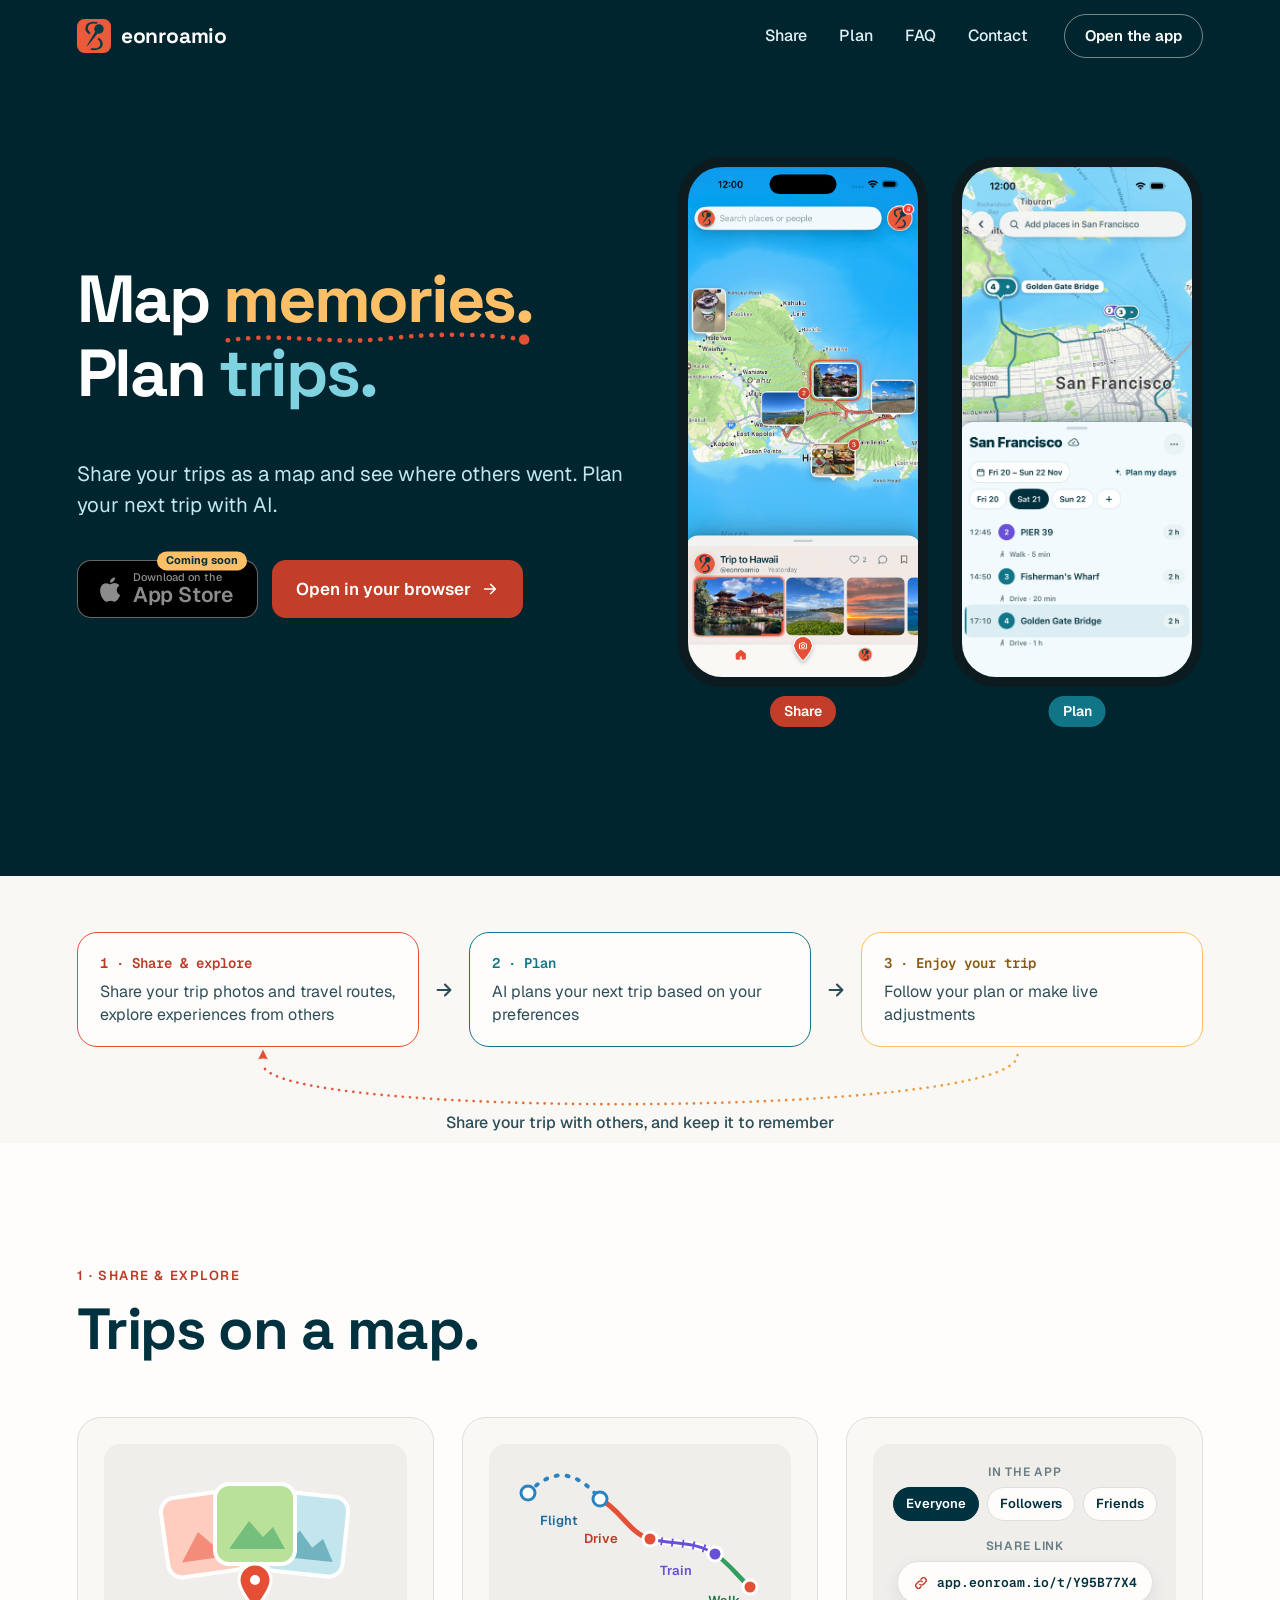
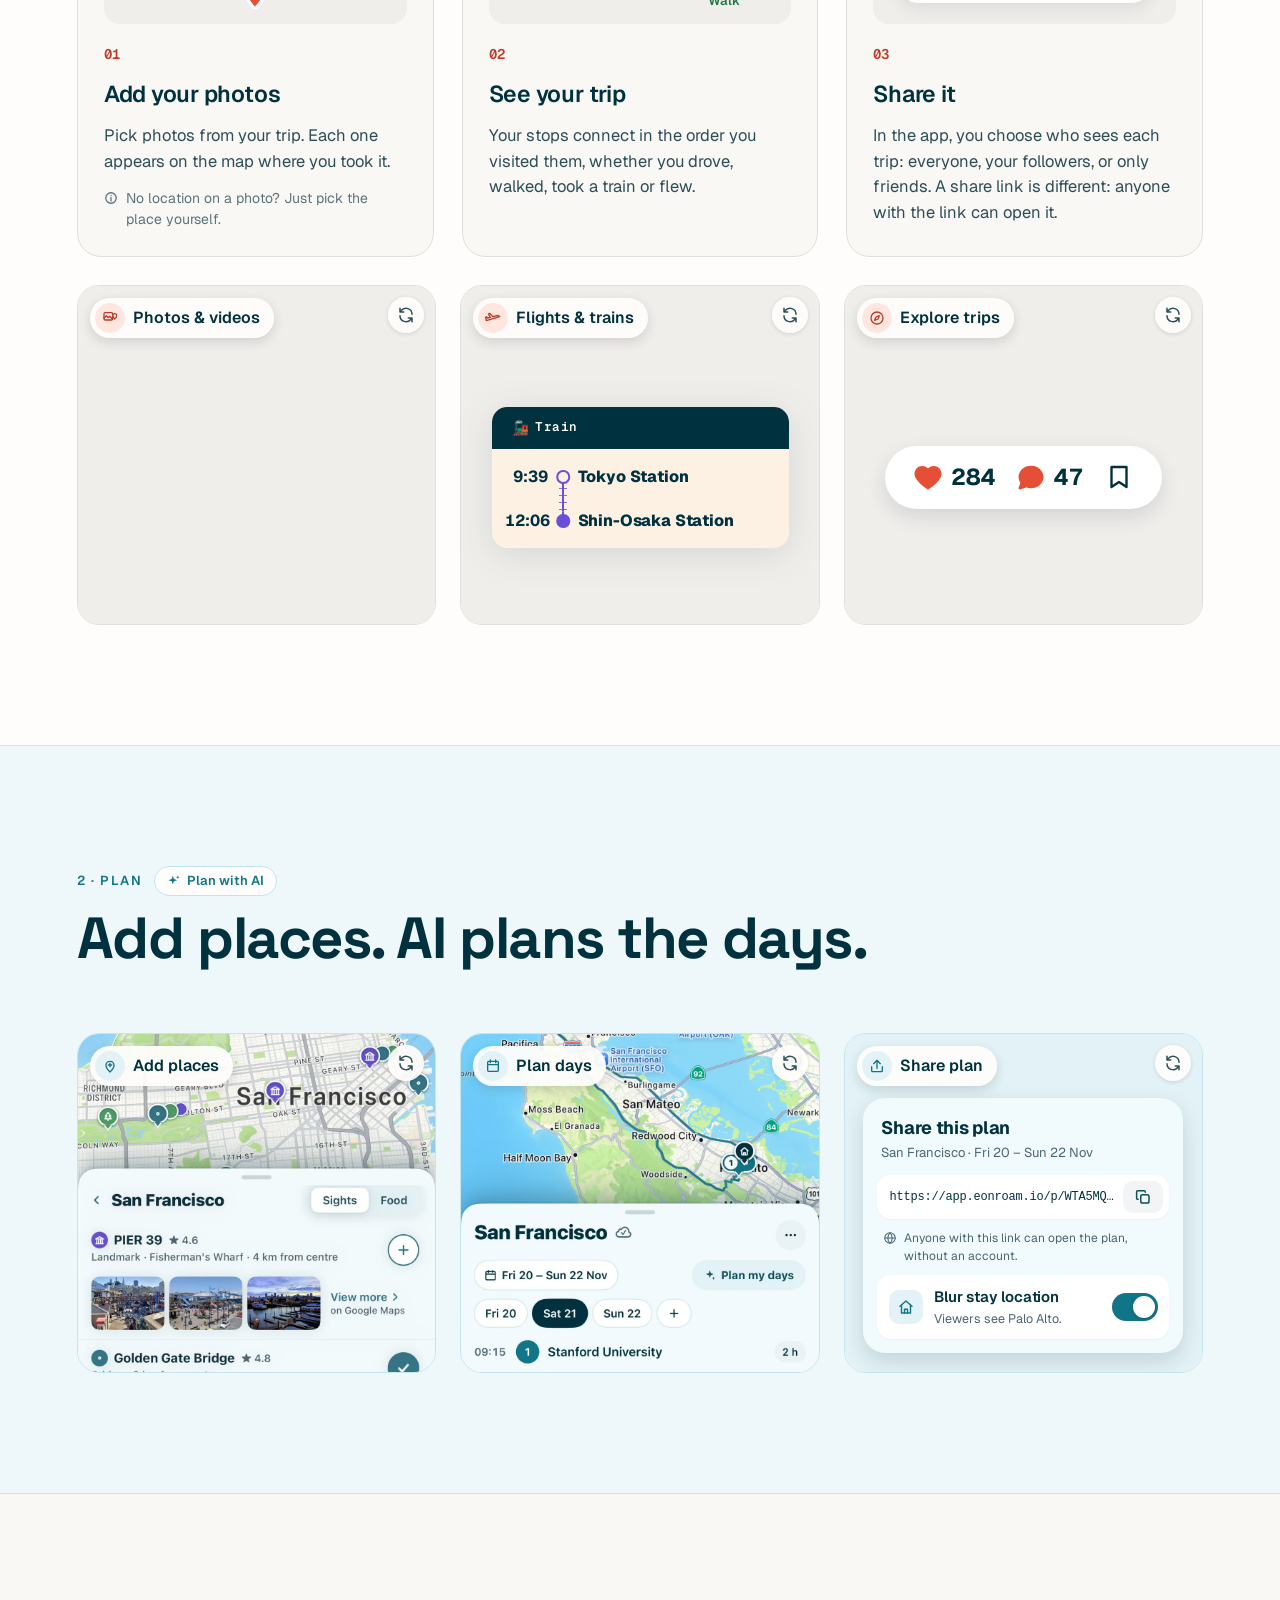
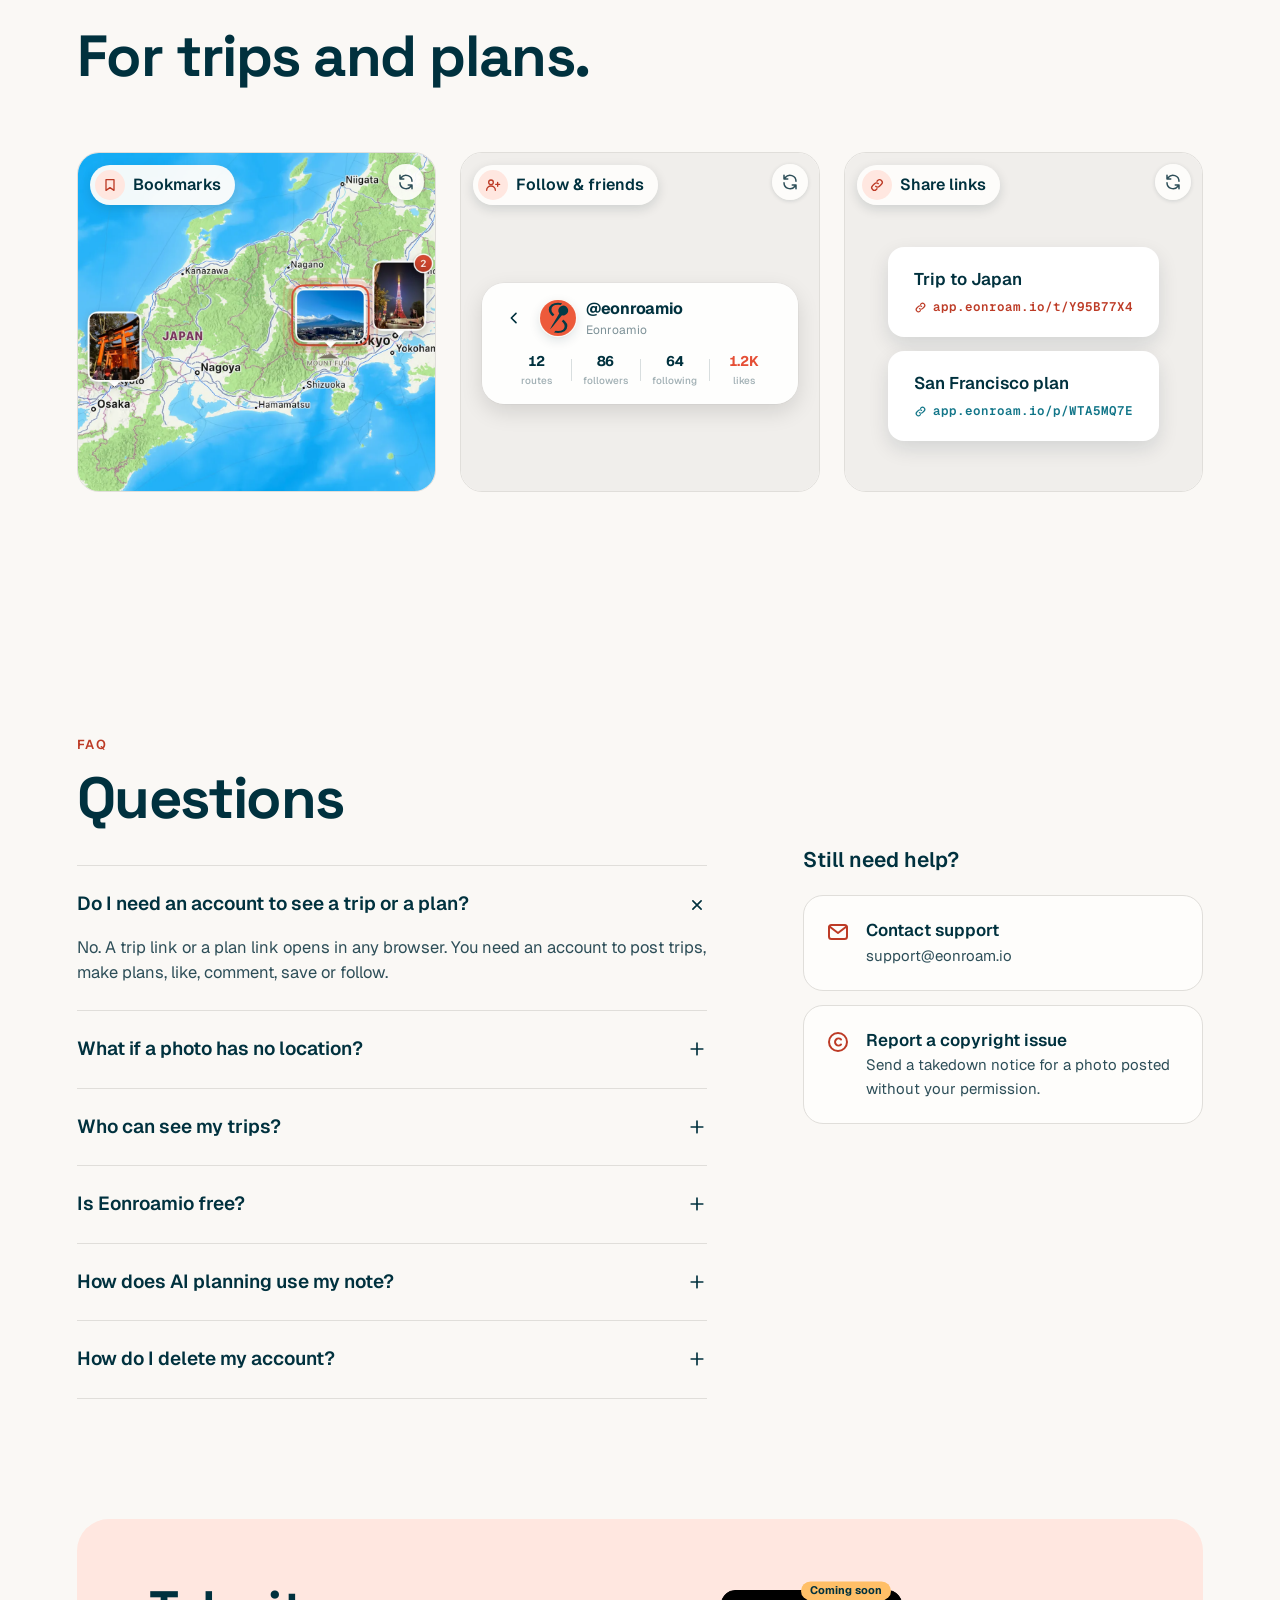
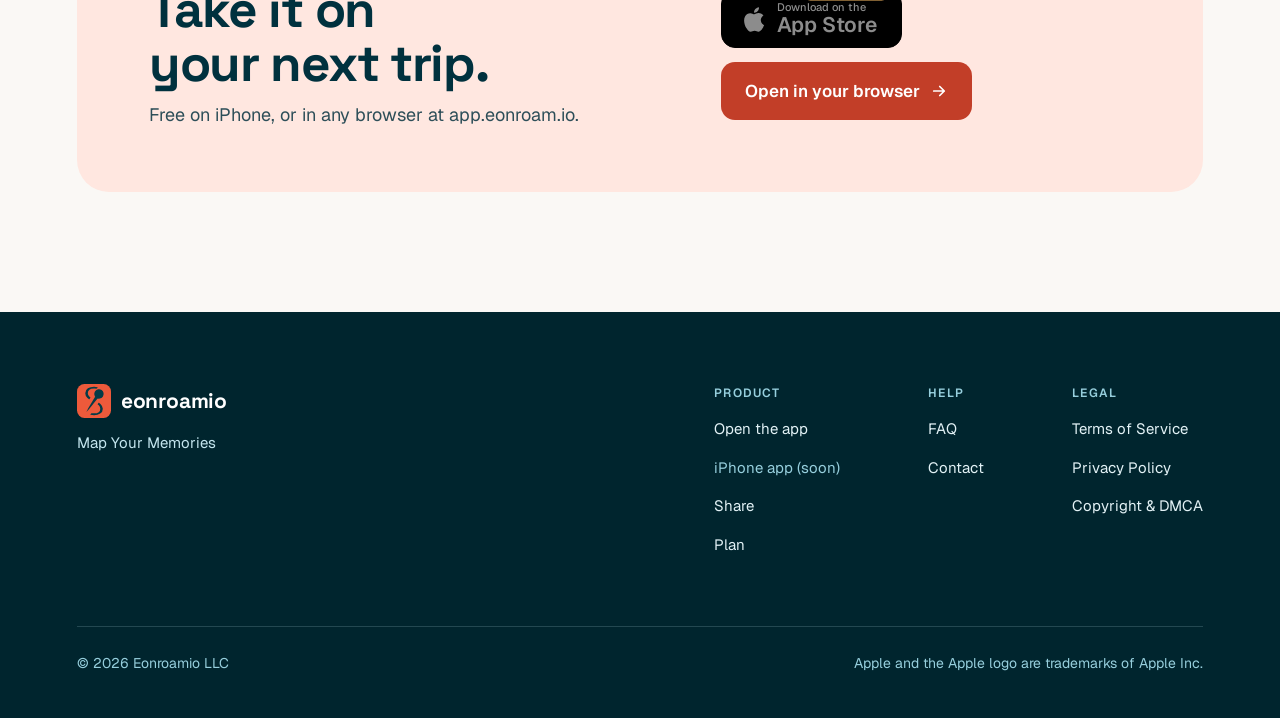
==== commit 2a535d03: "Draw the trip cycle return as a dotted arc On phones and tablets a dotted arc runs up the right of s" ====
--- a/index.html
+++ b/index.html
@@ -96,9 +96,10 @@
       <li><a class="cstep cs-plan" href="#plan"><span class="cn">2 · Plan</span><span class="ct">AI plans your next trip based on your preferences</span></a></li>
       <li class="carr" aria-hidden="true"><svg width="22" height="22"><use href="#arrow"></use></svg></li>
       <li><div class="cstep cs-go"><span class="cn">3 · Enjoy your trip</span><span class="ct">Follow your plan or make live adjustments</span></div></li>
+      <li class="cycle-arc" aria-hidden="true"><svg class="arc" viewBox="0 0 40 100" preserveAspectRatio="none"><defs><linearGradient id="arc-fade" x1="0" y1="1" x2="0" y2="0"><stop offset="0" stop-color="#F0A53A"></stop><stop offset="1" stop-color="#E54F36"></stop></linearGradient></defs><path d="M3 100 C 46 97, 46 3, 3 0"></path></svg><svg class="arc-tip" viewBox="0 0 14 14"><path d="M12.5 2.2 L2.5 7 L12.5 11.8 Q10.4 7 12.5 2.2 Z"></path></svg></li>
     </ol>
     <div class="cycle-back">
-      <svg class="cycle-loop" viewBox="0 0 1000 40" preserveAspectRatio="none" aria-hidden="true"><path d="M835 2 C835 34, 165 34, 165 6"></path><path class="tip" d="M157 14 L165 3 L173 14"></path></svg>
+      <svg class="cycle-loop" viewBox="0 0 1000 56" preserveAspectRatio="none" aria-hidden="true"><defs><linearGradient id="loop-fade" x1="1" y1="0" x2="0" y2="0"><stop offset="0" stop-color="#F0A53A"></stop><stop offset="1" stop-color="#E54F36"></stop></linearGradient></defs><path d="M835 2 C835 66, 165 66, 165 11"></path></svg><svg class="loop-tip" viewBox="0 0 14 14" aria-hidden="true"><path d="M2.2 12.5 L7 2.5 L11.8 12.5 Q7 10.4 2.2 12.5 Z"></path></svg>
       <span><svg width="16" height="16" viewBox="0 0 24 24" fill="none" stroke="currentColor" stroke-width="2" stroke-linecap="round" stroke-linejoin="round" aria-hidden="true"><path d="M20 11a8 8 0 0 0-14.3-4.9L4 8M4 3v5h5"></path></svg>Share your trip with others, and keep it to remember</span>
     </div>
   </section>
--- a/styles.css
+++ b/styles.css
@@ -83,6 +83,7 @@
 .cycle{padding-block:56px 8px}
 .cycle-steps{list-style:none;margin:0;padding:0;display:grid;grid-template-columns:minmax(0,1fr) auto minmax(0,1fr) auto minmax(0,1fr);align-items:stretch;gap:14px}
 .cycle-steps>li{display:flex}
+.cycle-steps>.cycle-arc{display:none}
 .cstep{flex:1;display:flex;flex-direction:column;gap:6px;padding:20px 22px;border-radius:20px;background:var(--card);border:1.5px solid var(--border)}
 .cn{font-family:var(--mono);font-size:14px;font-weight:600}
 .ct{font-size:16px;line-height:1.45;color:var(--slate)}
@@ -92,10 +93,11 @@
 a.cstep:hover{background:#fff}
 .carr{align-items:center;color:var(--slate)}
 .cycle-back{position:relative;margin-top:6px;display:flex;flex-direction:column;align-items:center}
-.cycle-loop{width:100%;height:40px;overflow:visible}
-.cycle-loop path{fill:none;stroke:var(--slate);stroke-width:1.6;stroke-dasharray:5 6;vector-effect:non-scaling-stroke}
-.cycle-loop .tip{stroke-dasharray:none}
-.cycle-back span{display:flex;align-items:center;gap:8px;margin-top:-6px;font-size:16px;font-weight:500;color:var(--slate)}
+.cycle-loop{width:100%;height:56px;overflow:visible}
+.cycle-loop path{fill:none;stroke:url(#loop-fade);stroke-width:2.6;stroke-linecap:round;stroke-dasharray:.1 7;vector-effect:non-scaling-stroke}
+.loop-tip{position:absolute;top:-6px;left:16.5%;width:14px;height:14px;transform:translateX(-50%)}
+.loop-tip path{fill:var(--coral)}
+.cycle-back span{display:flex;align-items:center;gap:8px;margin-top:2px;font-size:16px;font-weight:500;color:var(--slate)}
 .cycle-back span svg{display:none}
 
 /* sections */
@@ -270,12 +272,15 @@
   .nav-links{gap:22px}
   .hero-body{grid-template-columns:1fr;gap:56px}
   .stage{min-height:0}
-  .cycle-steps{grid-template-columns:1fr;gap:6px}
+  .cycle-steps{position:relative;grid-template-columns:1fr;gap:6px;padding-right:44px}
+  .cycle-steps>.cycle-arc{display:block;position:absolute;top:30px;bottom:30px;right:4px;width:40px}
+  .arc{width:100%;height:100%;overflow:visible}
+  .arc path{fill:none;stroke:url(#arc-fade);stroke-width:2.6;stroke-linecap:round;stroke-dasharray:.1 7;vector-effect:non-scaling-stroke}
+  .arc-tip{position:absolute;top:-7px;left:-5px;width:14px;height:14px}
+  .arc-tip path{fill:var(--coral)}
   .carr{justify-content:center;transform:rotate(90deg)}
   .cycle-loop{display:none}
-  .cycle-back{margin-top:12px}
-  .cycle-back span{margin-top:0}
-  .cycle-back span svg{display:block;flex-shrink:0}
+  .cycle-back{display:none}
   .faq{grid-template-columns:1fr;gap:48px}
   .help{padding-top:0}
   .band{flex-direction:column;align-items:flex-start;padding:48px}
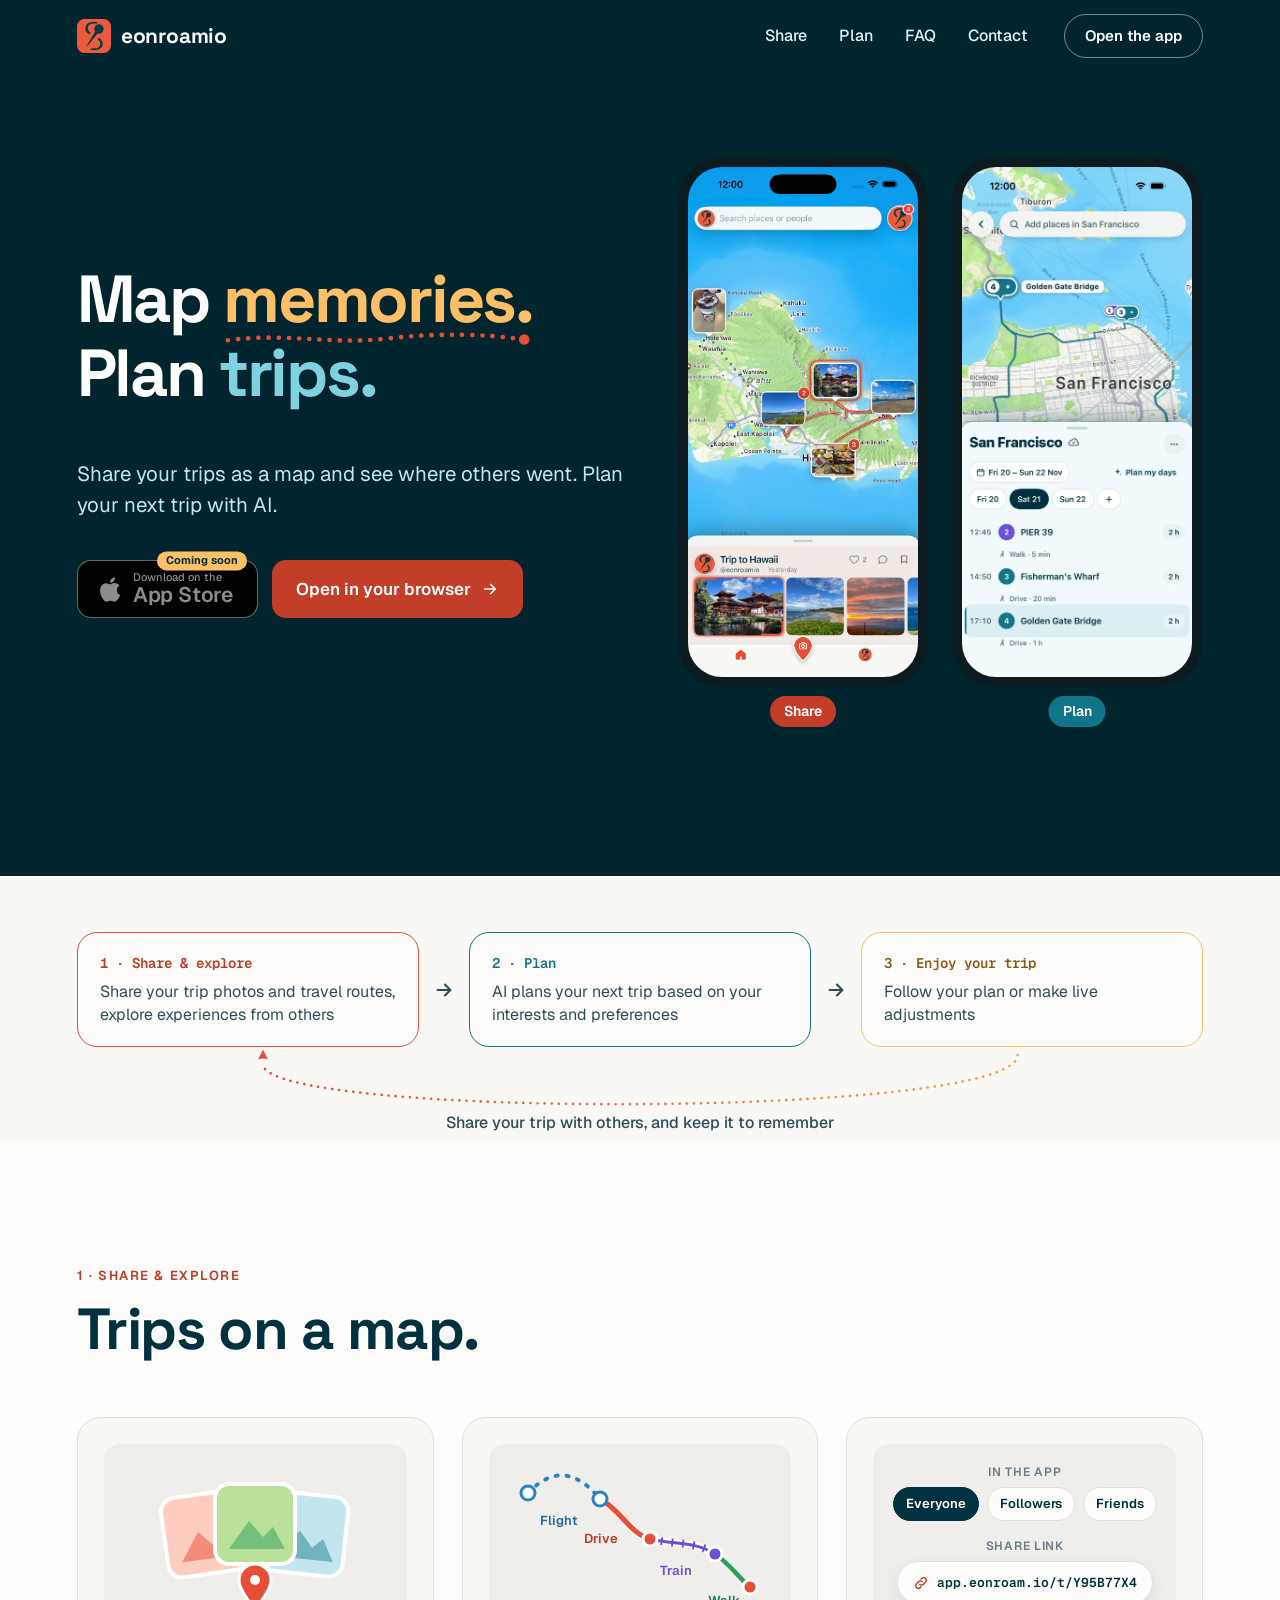
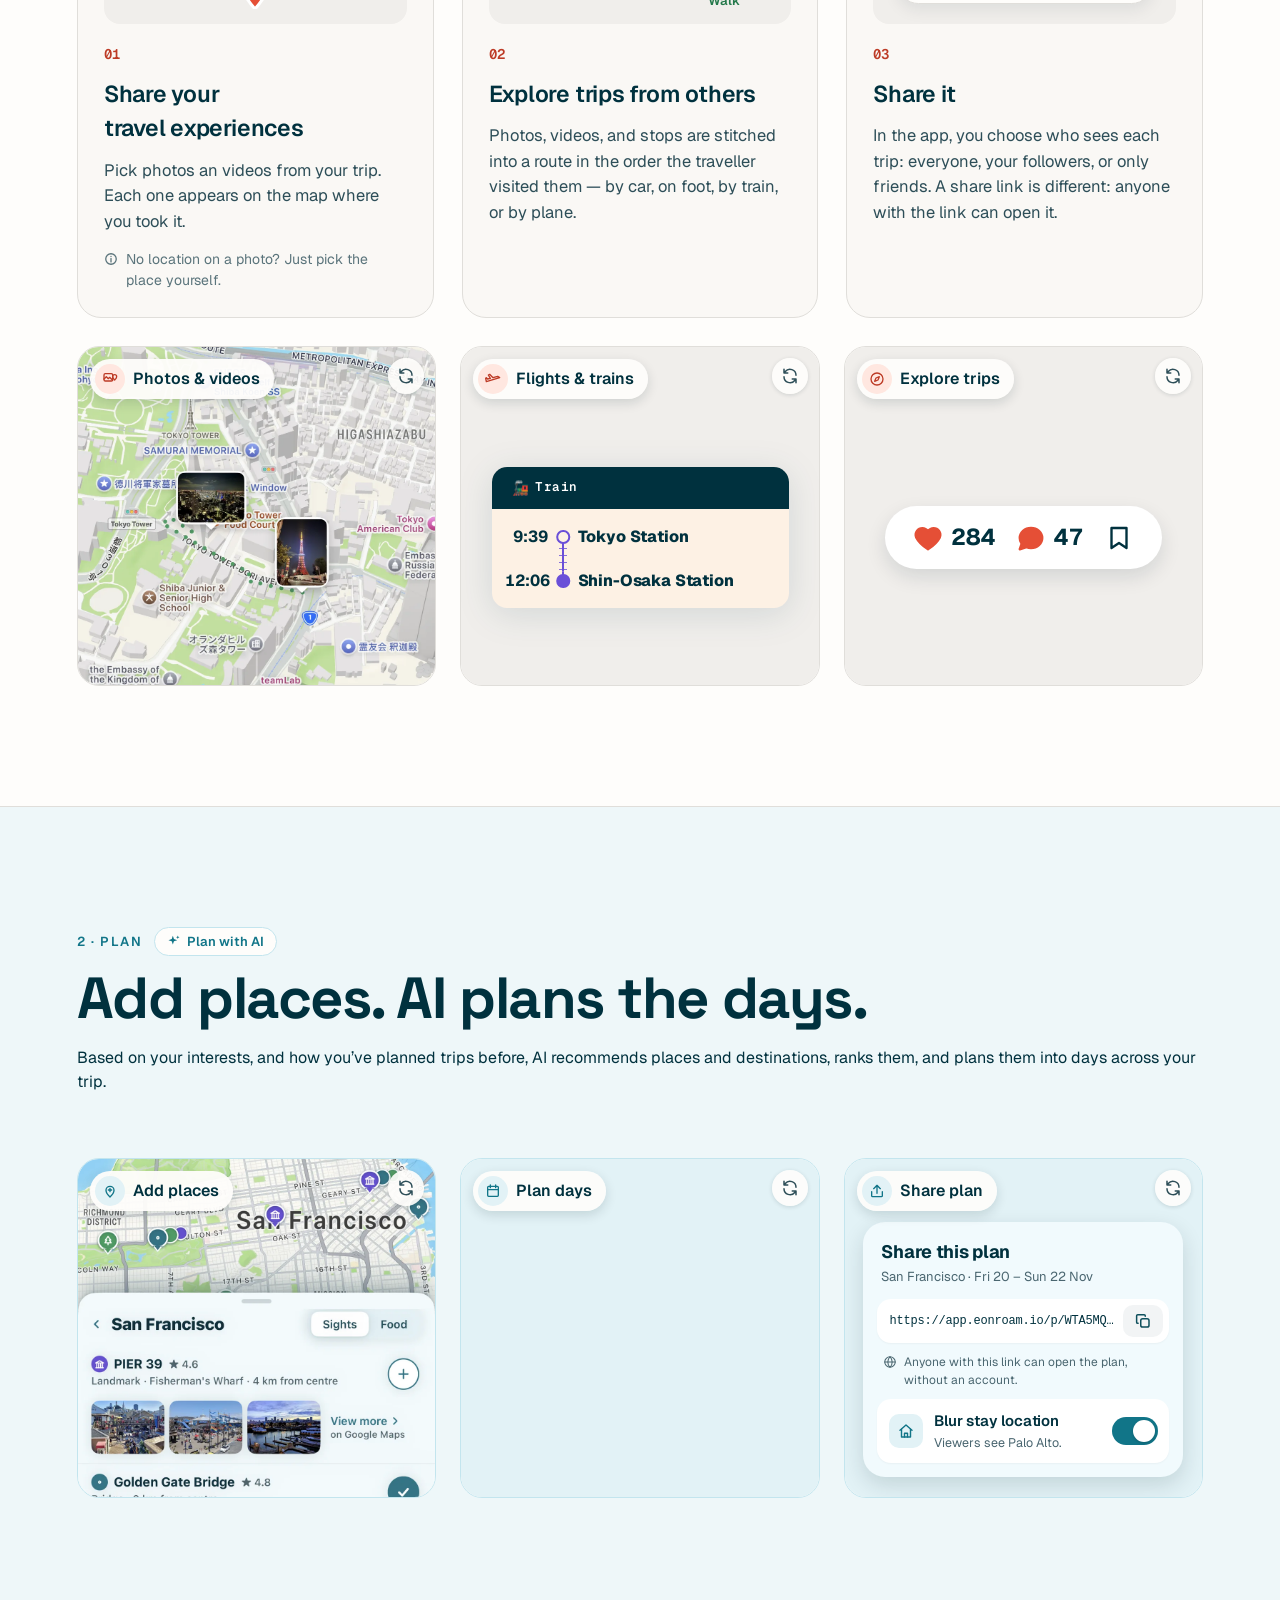
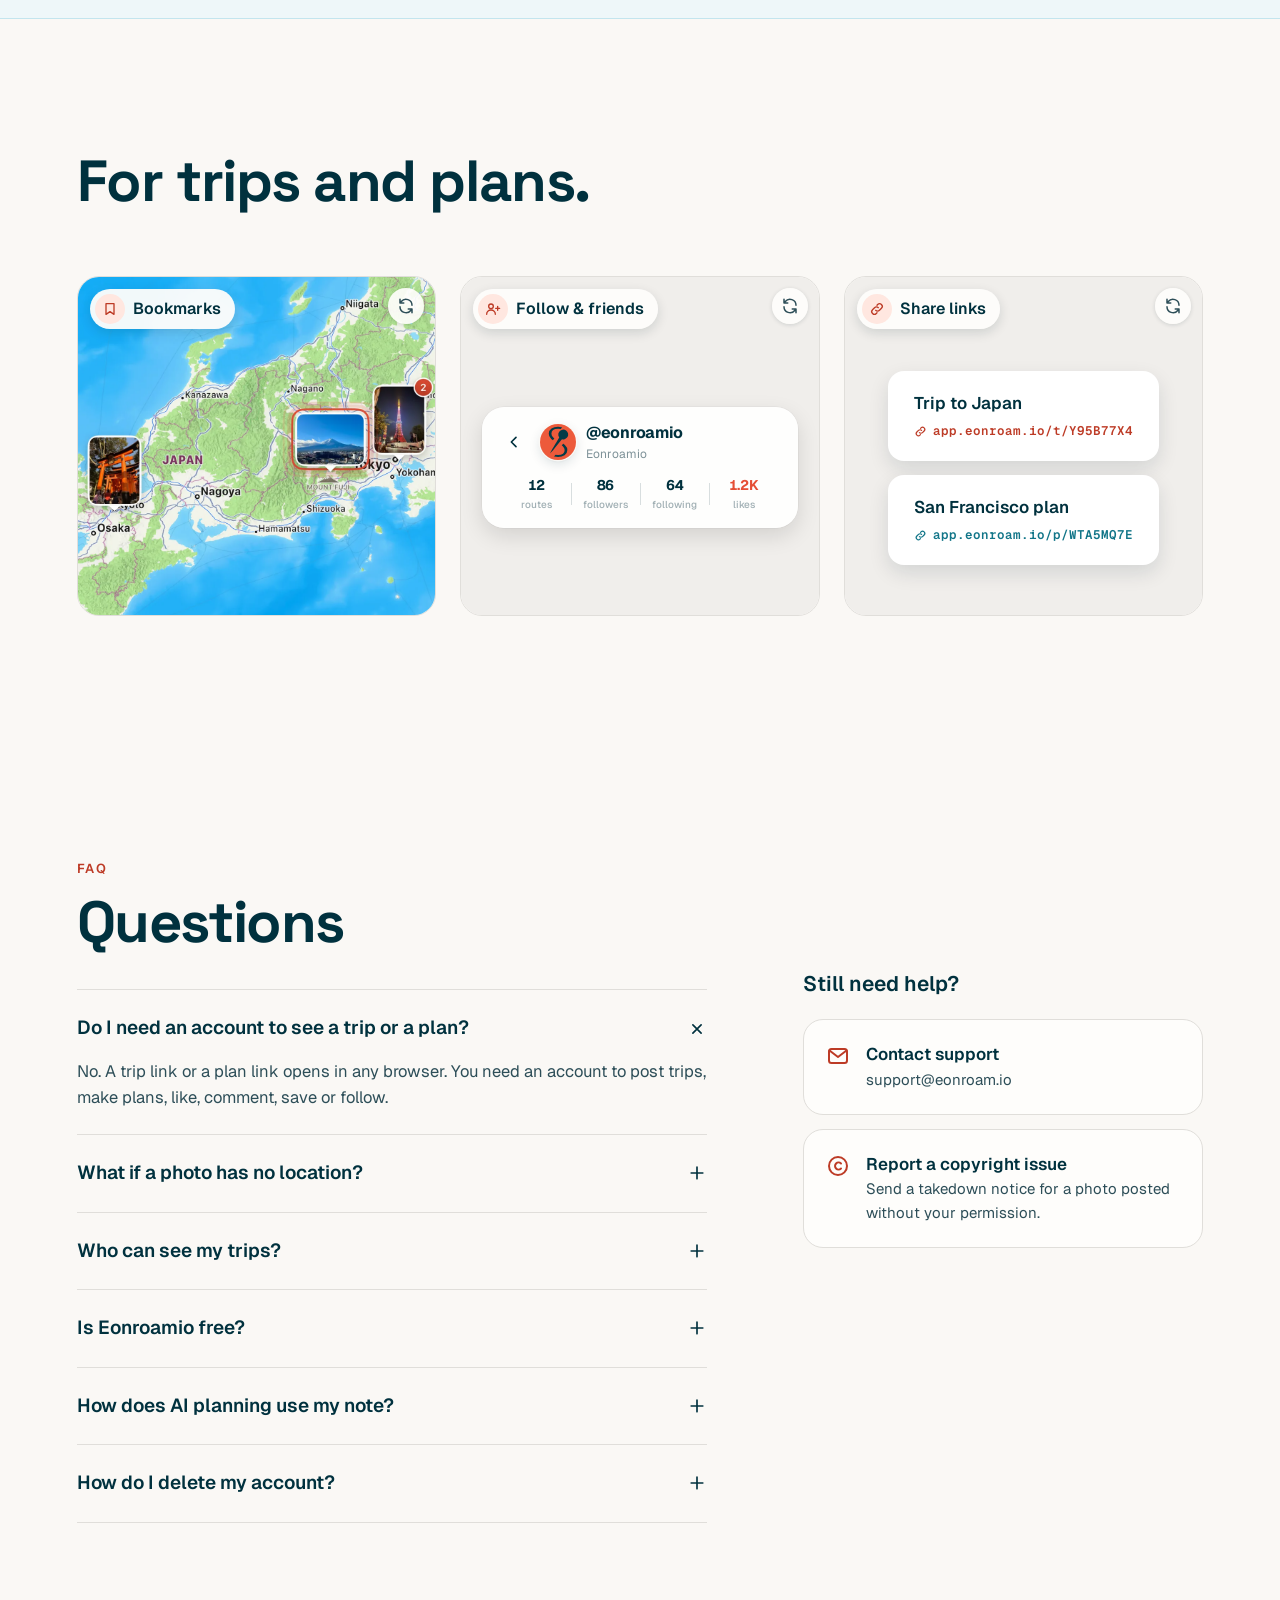
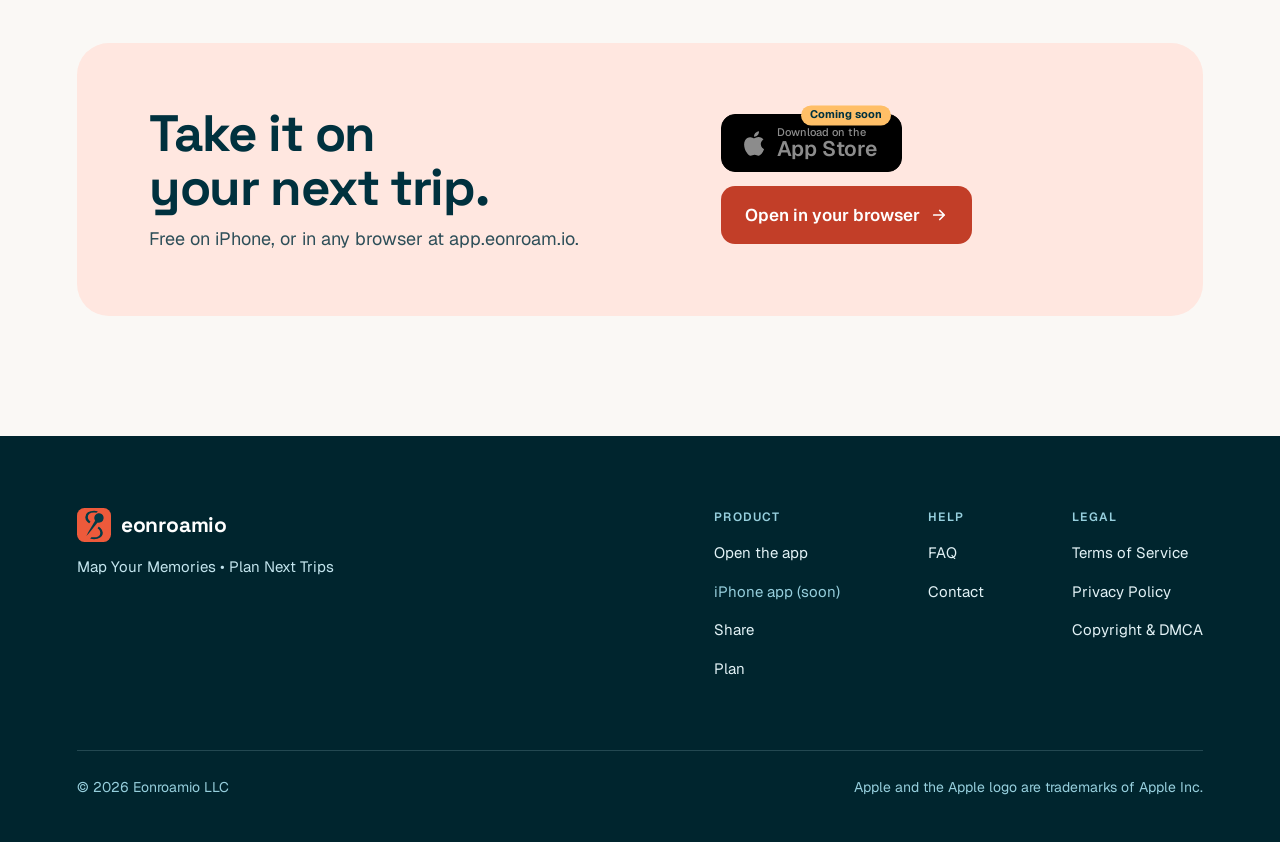
==== commit eff145d2: "optimize wordings on web" ====
--- a/index.html
+++ b/index.html
@@ -93,7 +93,7 @@
     <ol class="cycle-steps">
       <li><a class="cstep cs-share" href="#share"><span class="cn">1 · Share &amp; explore</span><span class="ct">Share your trip photos and travel routes, explore experiences from others</span></a></li>
       <li class="carr" aria-hidden="true"><svg width="22" height="22"><use href="#arrow"></use></svg></li>
-      <li><a class="cstep cs-plan" href="#plan"><span class="cn">2 · Plan</span><span class="ct">AI plans your next trip based on your preferences</span></a></li>
+      <li><a class="cstep cs-plan" href="#plan"><span class="cn">2 · Plan</span><span class="ct">AI plans your next trip based on your interests and preferences</span></a></li>
       <li class="carr" aria-hidden="true"><svg width="22" height="22"><use href="#arrow"></use></svg></li>
       <li><div class="cstep cs-go"><span class="cn">3 · Enjoy your trip</span><span class="ct">Follow your plan or make live adjustments</span></div></li>
       <li class="cycle-arc" aria-hidden="true"><svg class="arc" viewBox="0 0 40 100" preserveAspectRatio="none"><defs><linearGradient id="arc-fade" x1="0" y1="1" x2="0" y2="0"><stop offset="0" stop-color="#F0A53A"></stop><stop offset="1" stop-color="#E54F36"></stop></linearGradient></defs><path d="M3 100 C 46 97, 46 3, 3 0"></path></svg><svg class="arc-tip" viewBox="0 0 14 14"><path d="M12.5 2.2 L2.5 7 L12.5 11.8 Q10.4 7 12.5 2.2 Z"></path></svg></li>
@@ -121,8 +121,8 @@
             </svg>
           </div>
           <span class="n">01</span>
-          <h3>Add your photos</h3>
-          <p>Pick photos from your trip. Each one appears on the map where you took it.</p>
+          <h3>Share your travel experiences</h3>
+          <p>Pick photos an videos from your trip. Each one appears on the map where you took it.</p>
           <span class="note"><svg width="14" height="14" viewBox="0 0 24 24" fill="none" stroke="currentColor" stroke-width="2.2" stroke-linecap="round" aria-hidden="true"><circle cx="12" cy="12" r="9"></circle><path d="M12 11v6M12 7.5v.01"></path></svg>No location on a photo? Just pick the place yourself.</span>
         </div>
         <div class="step">
@@ -148,8 +148,8 @@
             </svg>
           </div>
           <span class="n">02</span>
-          <h3>See your trip</h3>
-          <p>Your stops connect in the order you visited them, whether you drove, walked, took a train or flew.</p>
+          <h3>Explore trips from others</h3>
+          <p>Photos, videos, and stops are stitched into a route in the order the traveller visited them — by car, on foot, by train, or by plane.</p>
         </div>
         <div class="step">
           <div class="ill">
@@ -209,6 +209,7 @@
     <div class="wrap">
       <div class="plan-ey"><span class="eyebrow">2 · Plan</span><span class="ai-badge"><svg width="14" height="14" viewBox="0 0 24 24" fill="currentColor" aria-hidden="true"><path d="M10 3l1.9 5.6L17.5 10.5 11.9 12.4 10 18l-1.9-5.6L2.5 10.5 8.1 8.6z"></path><path d="M18.5 2.5l.8 2.2 2.2.8-2.2.8-.8 2.2-.8-2.2-2.2-.8 2.2-.8z"></path></svg>Plan with AI</span></div>
       <h2 class="h2">Add places. AI plans the days.</h2>
+      <p>Based on your interests, and how you’ve planned trips before, AI recommends places and destinations, ranks them, and plans them into days across your trip.</p>
       <div class="fgrid">
         <div class="feat flip tall">
           <div class="flip-in">
@@ -368,7 +369,7 @@
     <div class="ftop">
       <div style="display:flex;flex-direction:column;gap:14px">
         <a class="brand" href="#top"><svg role="img" aria-label="Eonroamio"><use href="#logo"></use></svg><span>eonroamio</span></a>
-        <a class="ftag" href="https://app.eonroam.io">Map Your Memories</a>
+        <a class="ftag" href="https://app.eonroam.io">Map Your Memories • Plan Next Trips</a>
       </div>
       <div class="fcols">
         <div class="fcol"><h4>Product</h4><a href="https://app.eonroam.io">Open the app</a><span class="soon">iPhone app (soon)</span><a href="#share">Share</a><a href="#plan">Plan</a></div>
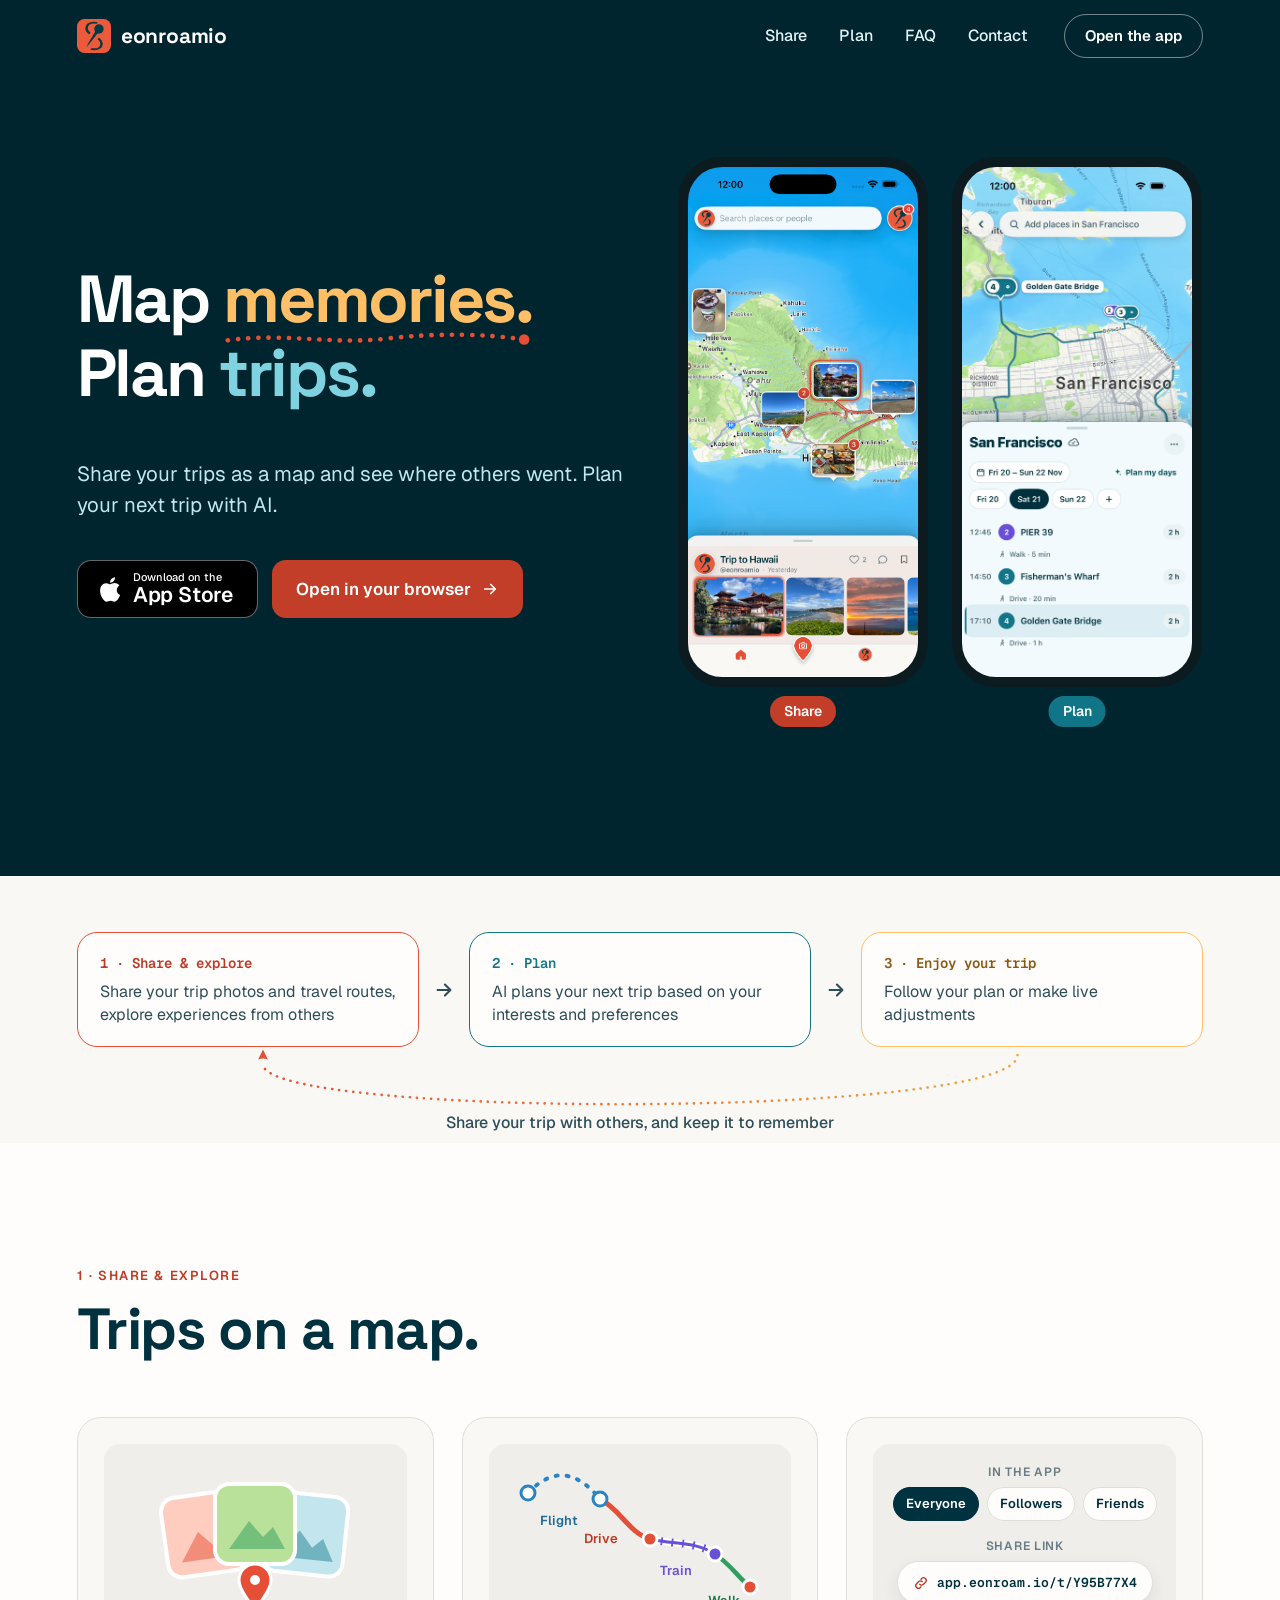
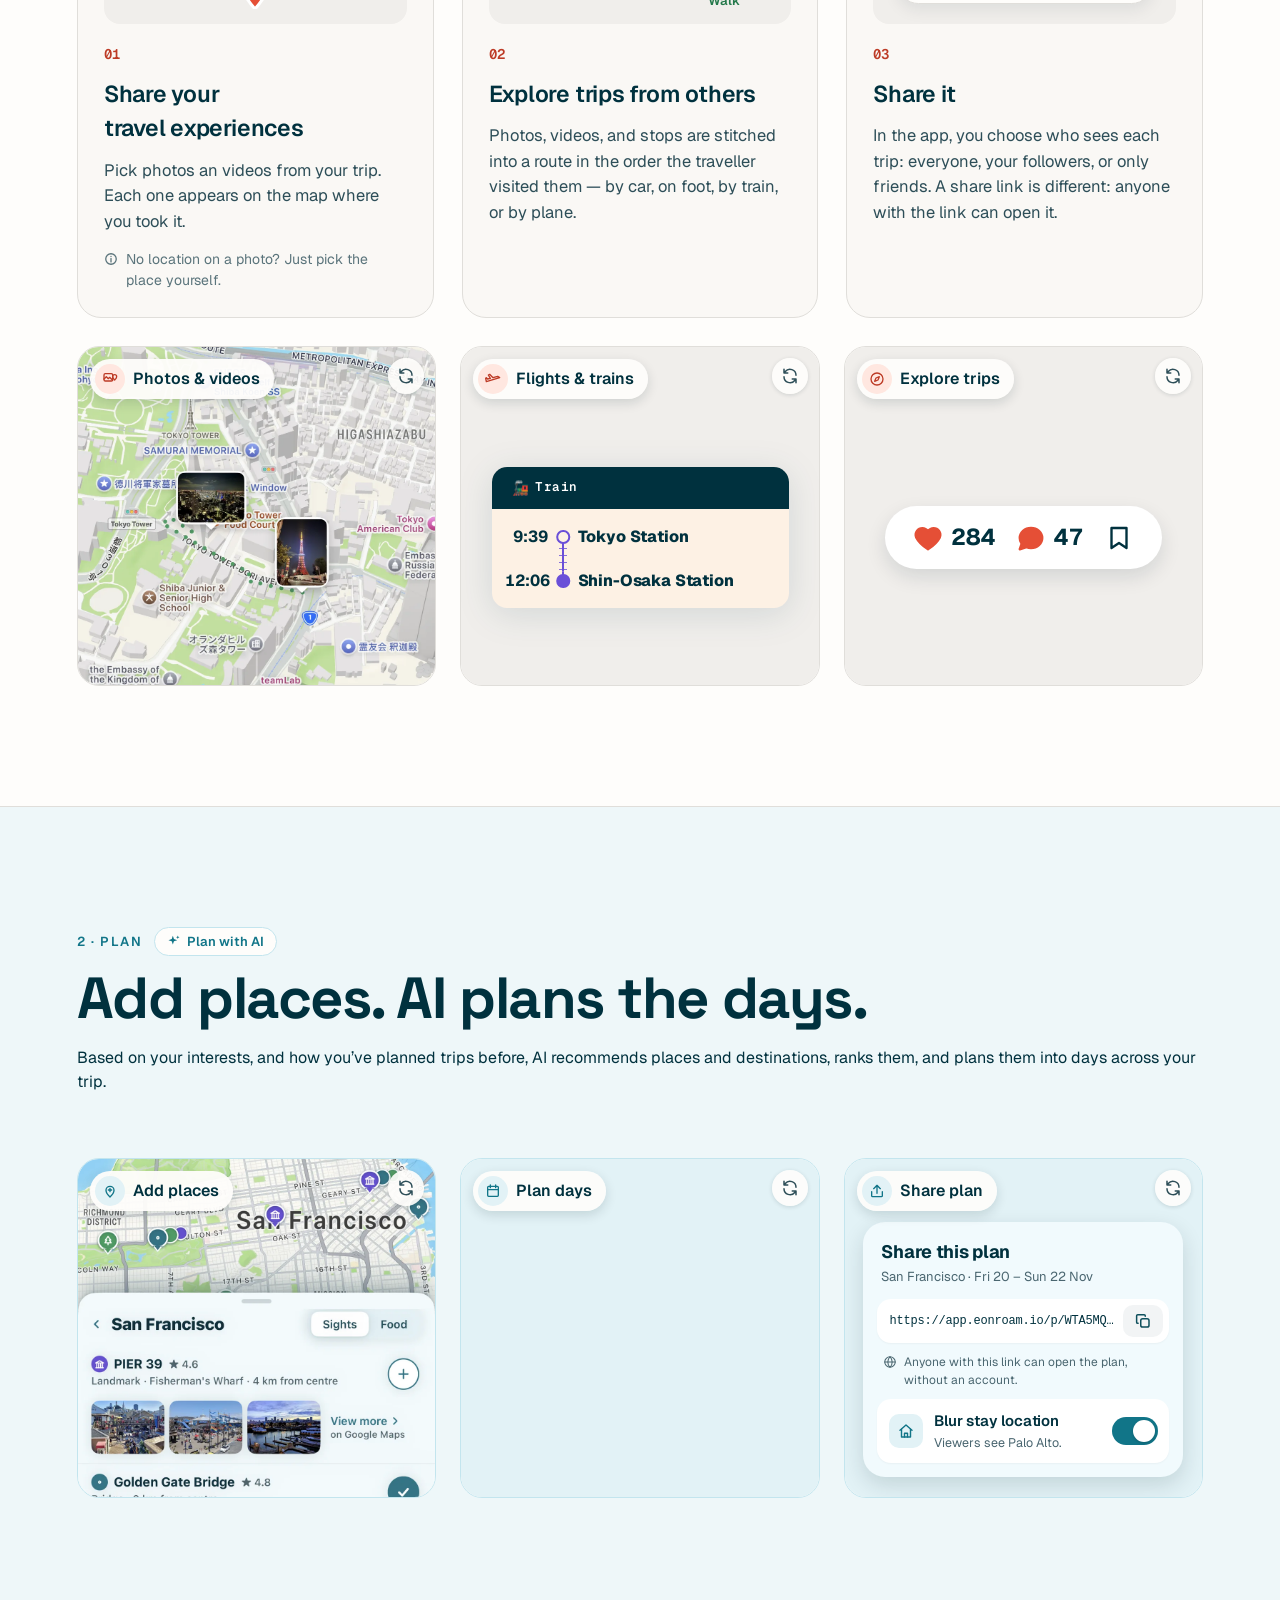
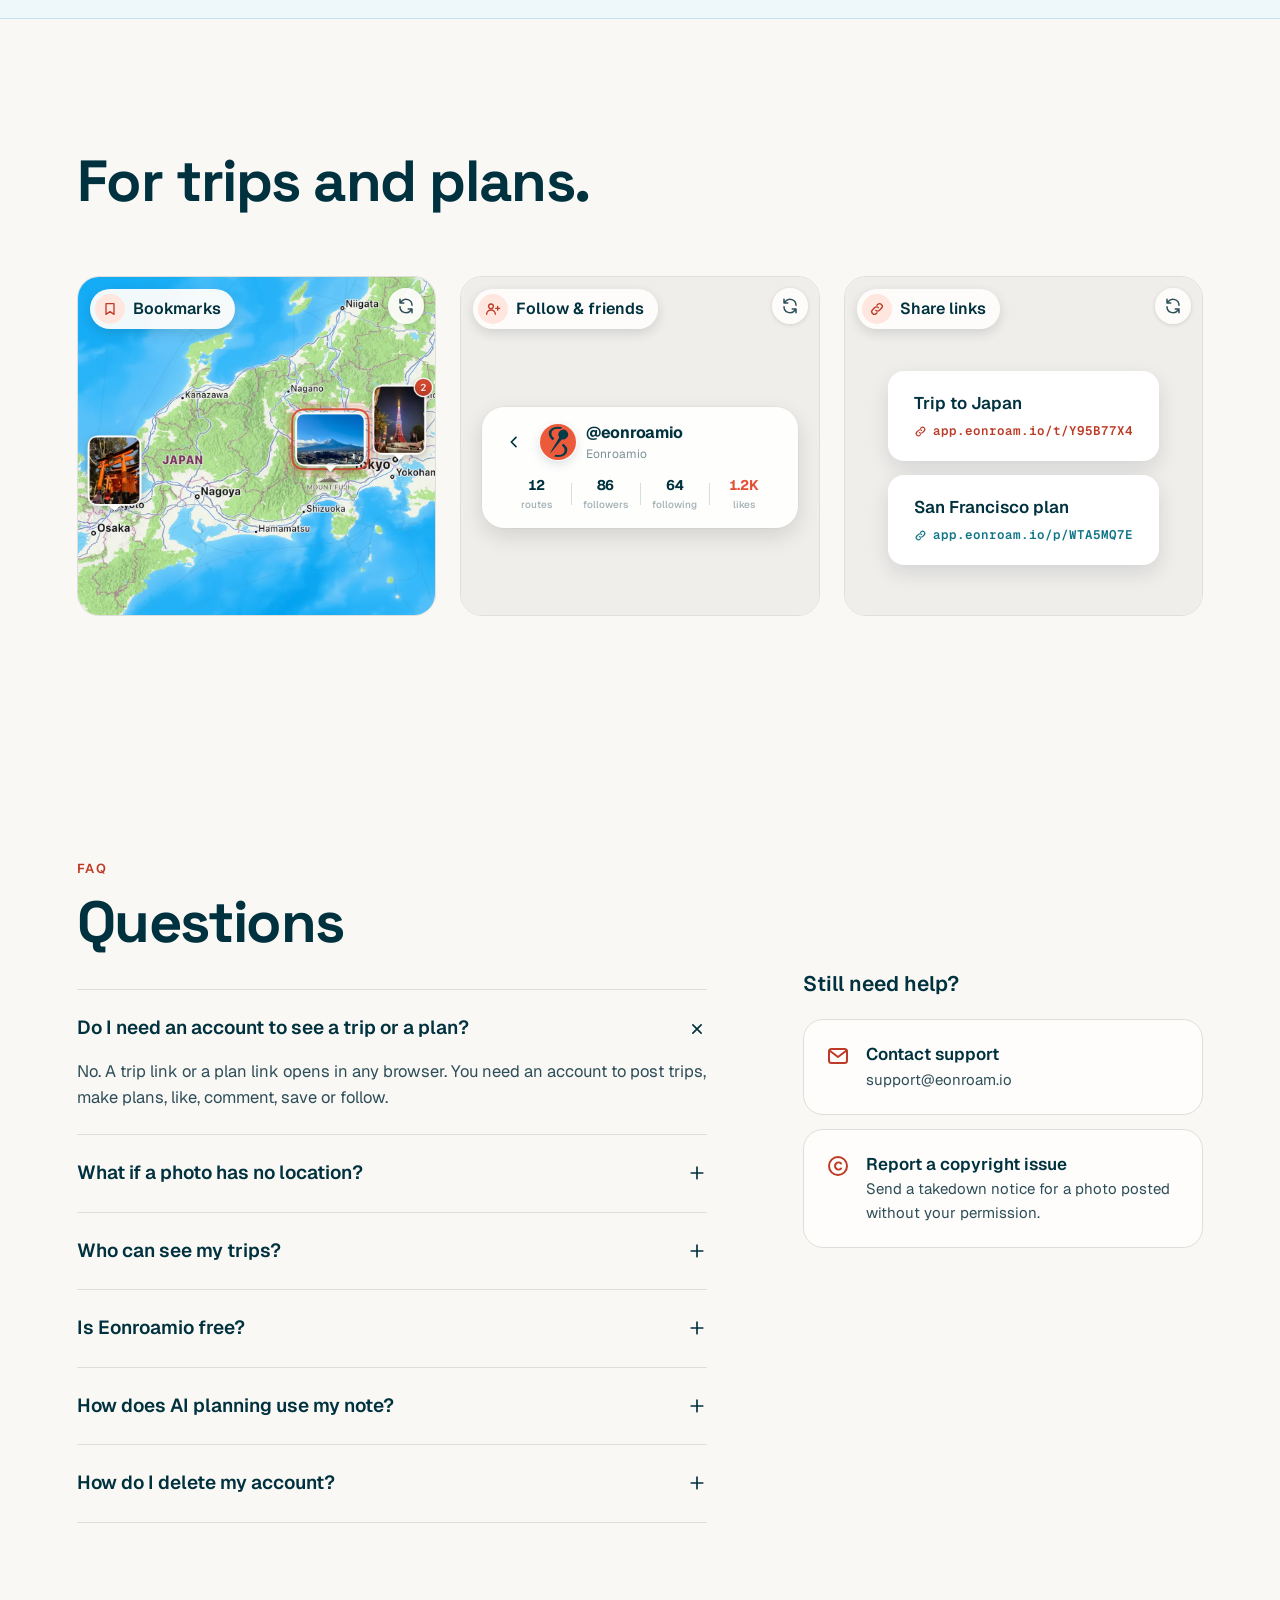
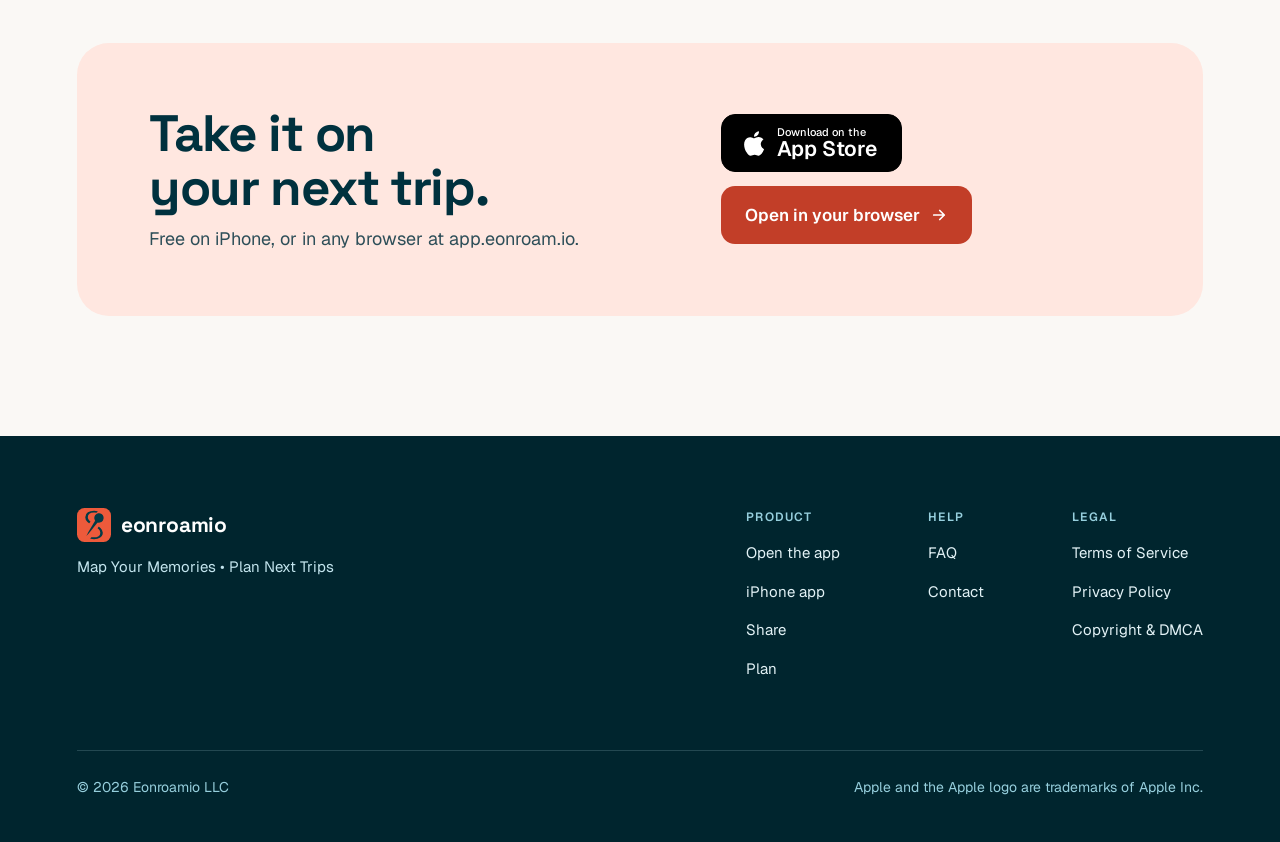
==== commit 693411f9: "Link the live iOS app on the App Store Co-Authored-By: Claude Opus 5.5 <noreply@anthropic.com>" ====
--- a/index.html
+++ b/index.html
@@ -7,6 +7,7 @@
   <meta name="description" content="Share your trips as a map and see where others went. Plan your next trip with AI.">
   <meta name="theme-color" content="#00252E">
   <meta name="format-detection" content="telephone=no">
+  <meta name="apple-itunes-app" content="app-id=6816869387">
   <link rel="canonical" href="https://eonroam.io/">
   <meta property="og:type" content="website">
   <meta property="og:url" content="https://eonroam.io/">
@@ -65,7 +66,7 @@
         <h1><span>Map <span class="acc">memories.<svg class="hero-route" viewBox="0 0 200 10" aria-hidden="true"><path d="M3 6 C40 1, 70 9, 105 5 S170 2, 195 5.5"></path><circle cx="195" cy="5.5" r="3.4"></circle></svg></span></span><span>Plan <span class="acc-plan">trips.</span></span></h1>
         <p>Share your trips as a map and see where others went. Plan your next trip with AI.</p>
         <div class="btns">
-          <span class="btn btn-store is-soon" role="link" aria-disabled="true" aria-label="Coming soon to the App Store"><svg width="23" height="27" aria-hidden="true"><use href="#apple"></use></svg><span class="s"><small>Download on the</small><b>App Store</b></span><span class="soon-pill" aria-hidden="true">Coming soon</span></span>
+          <a class="btn btn-store" href="https://apps.apple.com/app/id6816869387" aria-label="Download on the App Store"><svg width="23" height="27" aria-hidden="true"><use href="#apple"></use></svg><span class="s"><small>Download on the</small><b>App Store</b></span></a>
           <a class="btn btn-web" href="https://app.eonroam.io">Open in your browser <svg width="18" height="18" aria-hidden="true"><use href="#arrow"></use></svg></a>
         </div>
       </div>
@@ -358,7 +359,7 @@
       <p>Free on iPhone, or in any browser at app.eonroam.io.</p>
     </div>
     <div class="btns">
-      <span class="btn btn-store is-soon" role="link" aria-disabled="true" aria-label="Coming soon to the App Store"><svg width="23" height="27" aria-hidden="true"><use href="#apple"></use></svg><span class="s"><small>Download on the</small><b>App Store</b></span><span class="soon-pill" aria-hidden="true">Coming soon</span></span>
+      <a class="btn btn-store" href="https://apps.apple.com/app/id6816869387" aria-label="Download on the App Store"><svg width="23" height="27" aria-hidden="true"><use href="#apple"></use></svg><span class="s"><small>Download on the</small><b>App Store</b></span></a>
       <a class="btn btn-web" href="https://app.eonroam.io">Open in your browser <svg width="18" height="18" aria-hidden="true"><use href="#arrow"></use></svg></a>
     </div>
   </section>
@@ -372,7 +373,7 @@
         <a class="ftag" href="https://app.eonroam.io">Map Your Memories • Plan Next Trips</a>
       </div>
       <div class="fcols">
-        <div class="fcol"><h4>Product</h4><a href="https://app.eonroam.io">Open the app</a><span class="soon">iPhone app (soon)</span><a href="#share">Share</a><a href="#plan">Plan</a></div>
+        <div class="fcol"><h4>Product</h4><a href="https://app.eonroam.io">Open the app</a><a href="https://apps.apple.com/app/id6816869387">iPhone app</a><a href="#share">Share</a><a href="#plan">Plan</a></div>
         <div class="fcol"><h4>Help</h4><a href="#faq">FAQ</a><a href="mailto:support@eonroam.io">Contact</a></div>
         <div class="fcol"><h4>Legal</h4><a href="https://app.eonroam.io/tos">Terms of Service</a><a href="https://app.eonroam.io/privacy">Privacy Policy</a><a href="https://app.eonroam.io/copyright">Copyright &amp; DMCA</a></div>
       </div>
@@ -403,7 +404,7 @@
     <a href="https://app.eonroam.io/copyright">Copyright &amp; DMCA</a>
   </div>
   <div class="btns">
-    <span class="btn btn-store is-soon" role="link" aria-disabled="true" aria-label="Coming soon to the App Store"><svg width="23" height="27" aria-hidden="true"><use href="#apple"></use></svg><span class="s"><small>Download on the</small><b>App Store</b></span><span class="soon-pill" aria-hidden="true">Coming soon</span></span>
+    <a class="btn btn-store" href="https://apps.apple.com/app/id6816869387" aria-label="Download on the App Store"><svg width="23" height="27" aria-hidden="true"><use href="#apple"></use></svg><span class="s"><small>Download on the</small><b>App Store</b></span></a>
     <a class="btn btn-web" href="https://app.eonroam.io">Open in your browser <svg width="18" height="18" aria-hidden="true"><use href="#arrow"></use></svg></a>
   </div>
 </div>
--- a/styles.css
+++ b/styles.css
@@ -44,9 +44,6 @@
 .btn-store .s{display:flex;flex-direction:column;line-height:1.05;text-align:left}
 .btn-store .s small{font-size:11px;font-weight:500}
 .btn-store .s b{font-size:21px;font-weight:600;letter-spacing:-.01em}
-.btn-store.is-soon{position:relative;cursor:not-allowed}
-.btn-store.is-soon > svg,.btn-store.is-soon > .s{opacity:.55}
-.soon-pill{position:absolute;top:0;right:10px;transform:translateY(-50%);padding:3px 9px;border-radius:999px;background:var(--gold);color:var(--ink);font-size:11px;font-weight:700;line-height:1.2;white-space:nowrap}
 .btn-web{background:var(--coral-deep)}
 .btn-web:hover{background:var(--coral-press)}
 
@@ -252,7 +249,6 @@
 .fcol h4{margin:0 0 6px;font-size:12px;font-weight:600;letter-spacing:.1em;text-transform:uppercase;color:var(--ink300)}
 .fcol a{color:var(--ink100);padding-block:6px}
 .fcol a:hover{color:var(--gold)}
-.fcol .soon{color:var(--ink300);padding-block:6px}
 .ftag{font-size:15px}
 .ftag:hover{color:var(--gold);text-decoration:underline;text-underline-offset:3px}
 .fbot{margin-top:64px;padding-top:26px;border-top:1px solid rgba(195,229,238,.18);display:flex;justify-content:space-between;gap:12px;flex-wrap:wrap;font-size:14px;color:var(--ink300)}
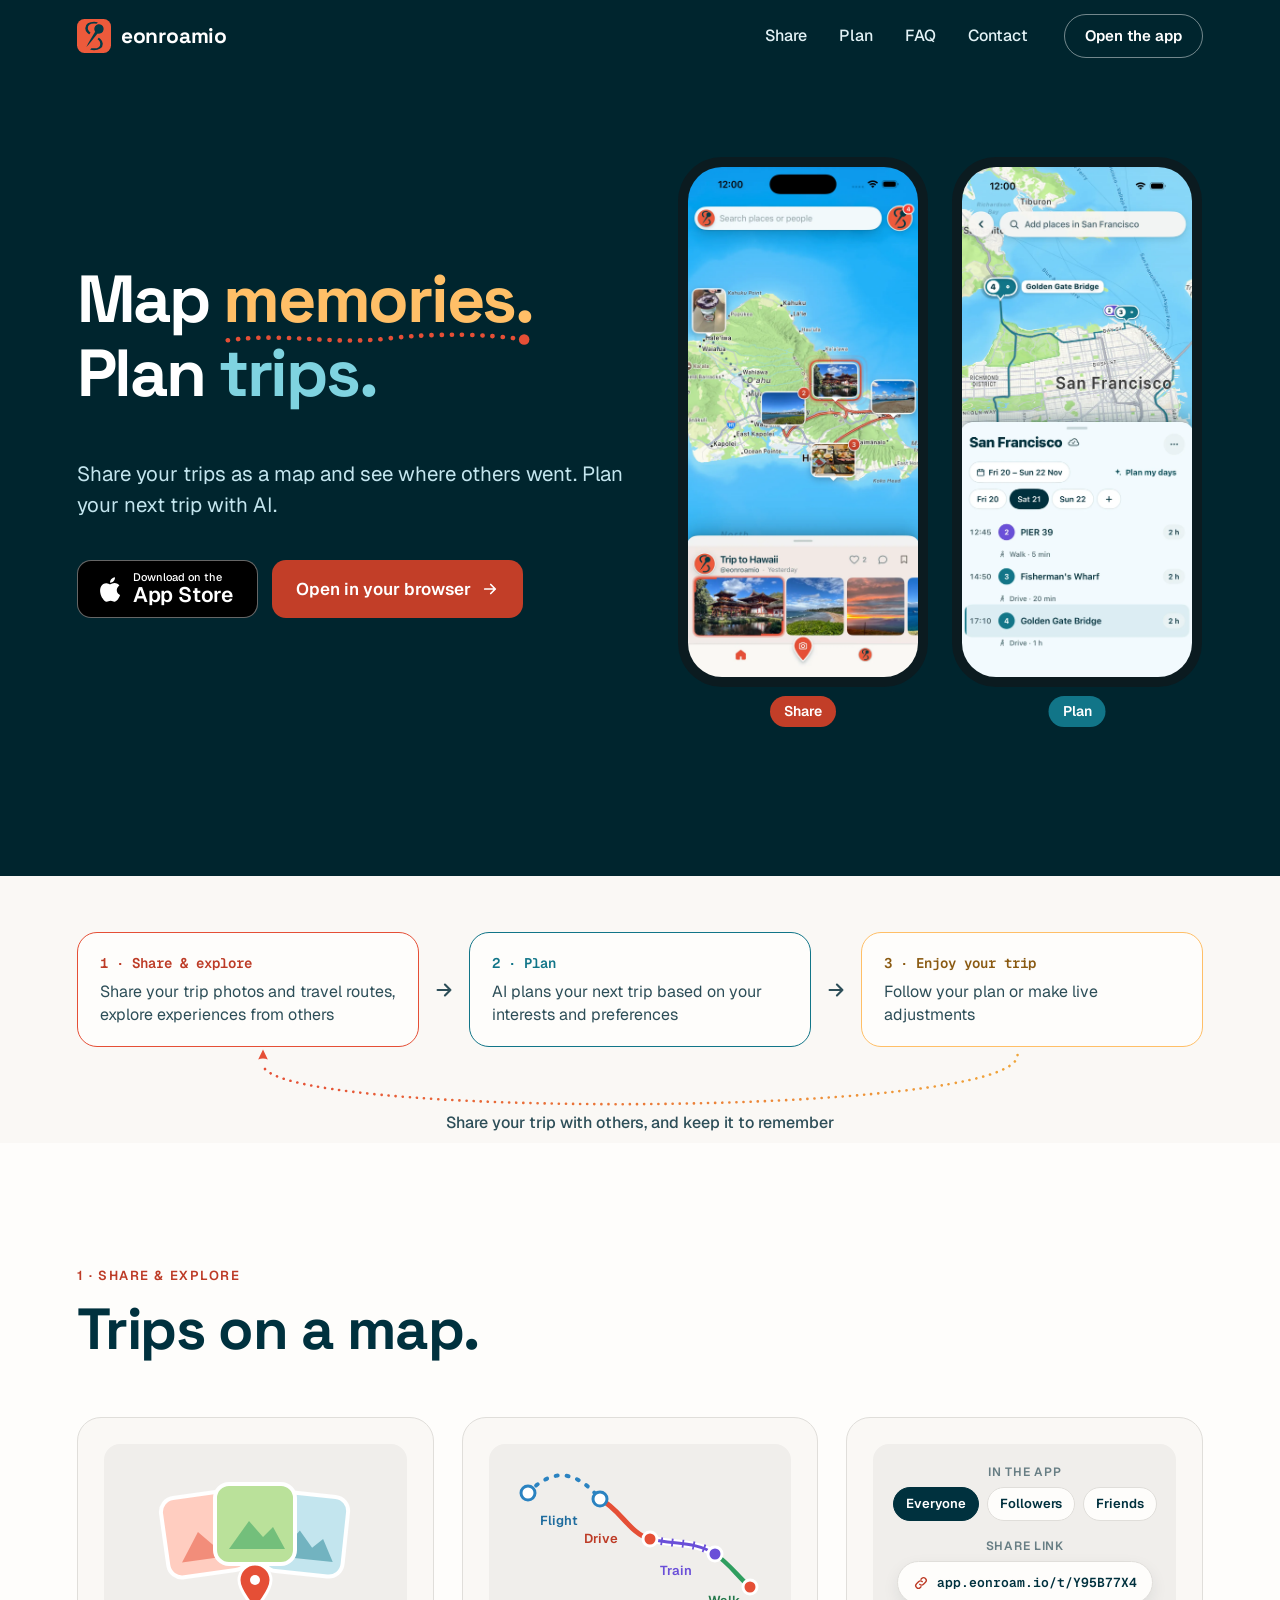
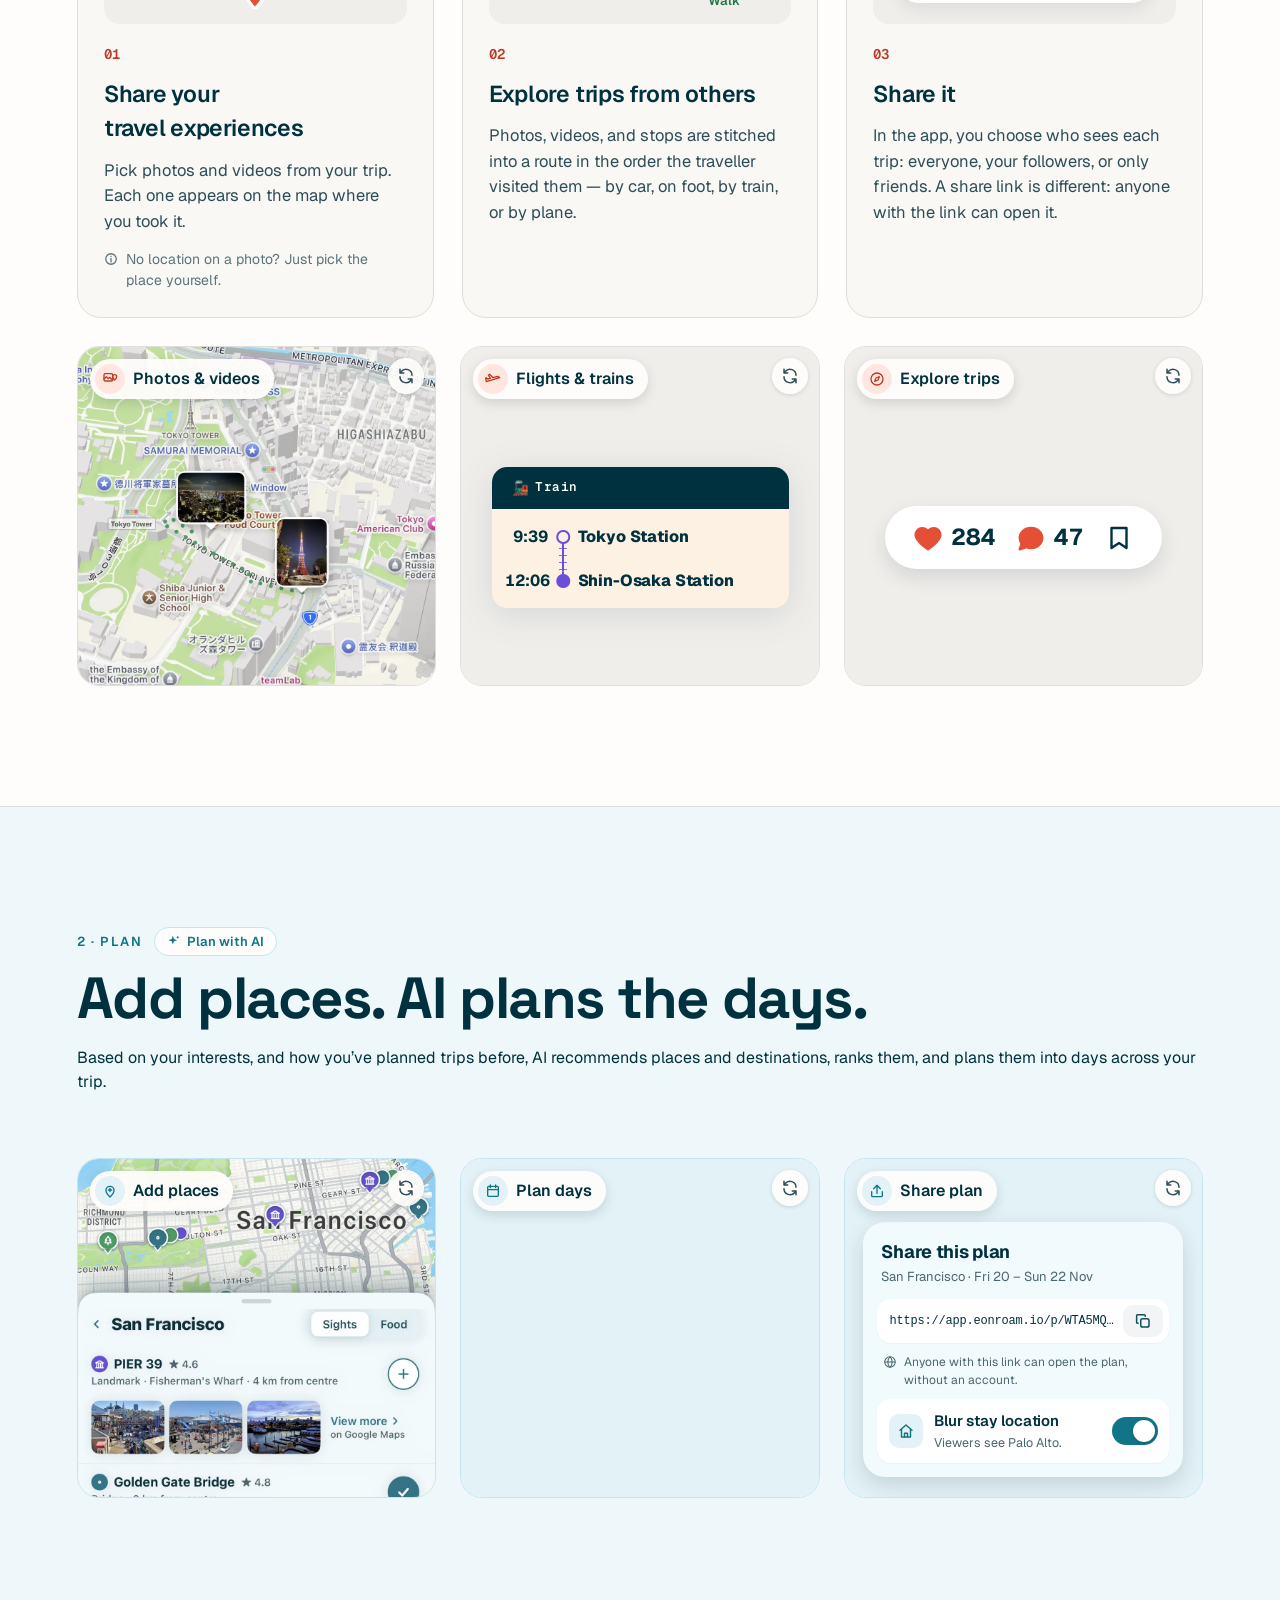
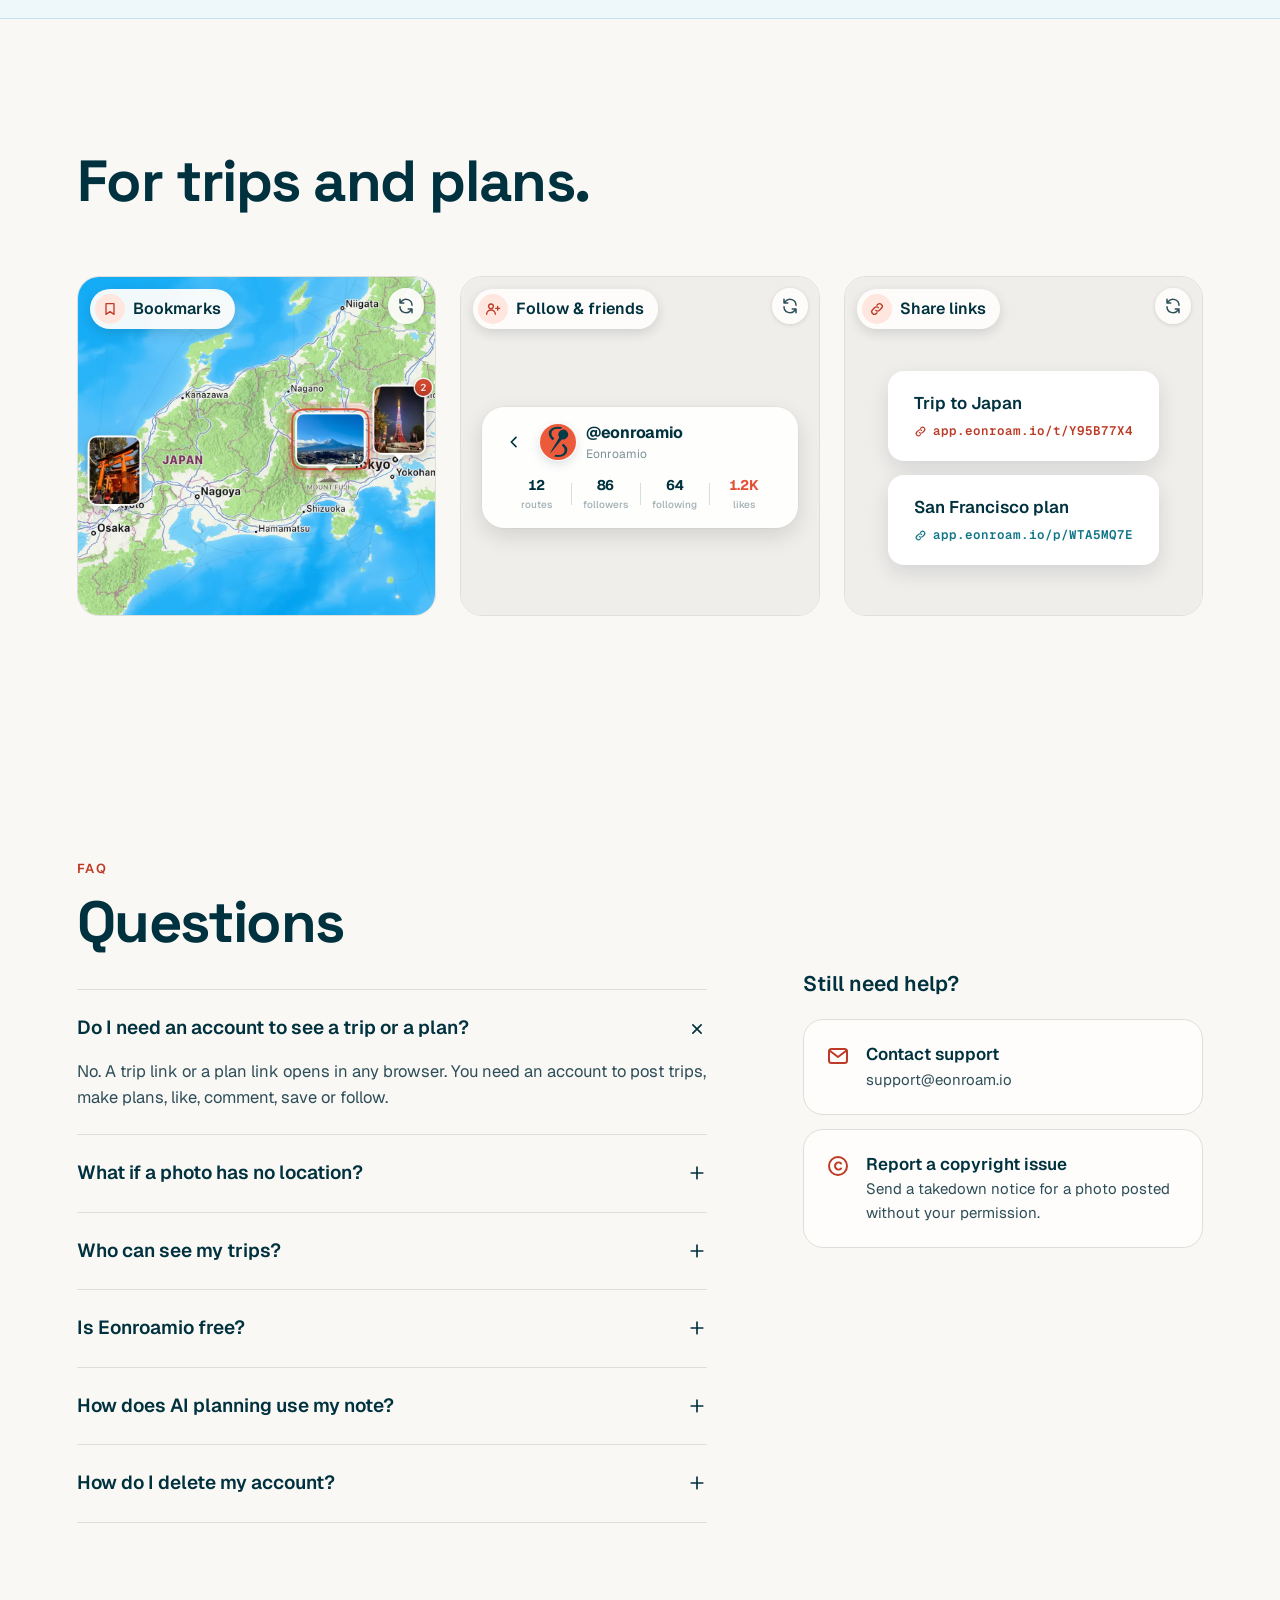
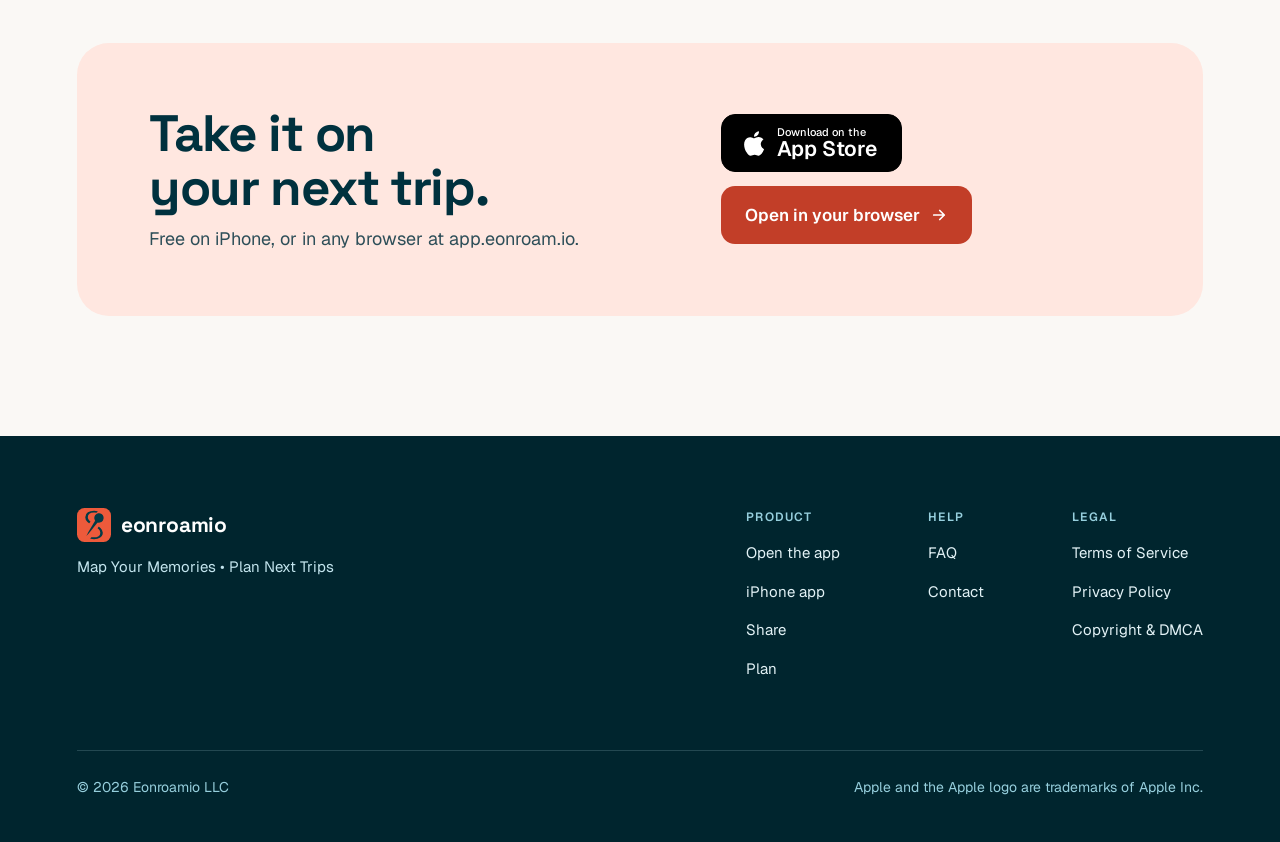
==== commit 2207fe05: "Improve home page SEO - Keyword title and longer description - 1200x630 social card with large-image" ====
--- a/index.html
+++ b/index.html
@@ -3,18 +3,27 @@
 <head>
   <meta charset="utf-8">
   <meta name="viewport" content="width=device-width, initial-scale=1, viewport-fit=cover">
-  <title>Eonroamio · Map memories. Plan trips.</title>
-  <meta name="description" content="Share your trips as a map and see where others went. Plan your next trip with AI.">
+  <title>Eonroamio: Travel Photo Map &amp; AI Trip Planner</title>
+  <meta name="description" content="Pin your trip photos and videos on a map and turn them into a route you can share. See where other travellers went, then let AI plan your next trip day by day. Free on iPhone and the web.">
   <meta name="theme-color" content="#00252E">
   <meta name="format-detection" content="telephone=no">
   <meta name="apple-itunes-app" content="app-id=6816869387">
   <link rel="canonical" href="https://eonroam.io/">
   <meta property="og:type" content="website">
+  <meta property="og:site_name" content="Eonroamio">
+  <meta property="og:locale" content="en_US">
   <meta property="og:url" content="https://eonroam.io/">
-  <meta property="og:title" content="Eonroamio · Map memories. Plan trips.">
-  <meta property="og:description" content="Share your trips as a map and see where others went. Plan your next trip with AI.">
-  <meta property="og:image" content="https://eonroam.io/images/logo512.png">
-  <meta name="twitter:card" content="summary">
+  <meta property="og:title" content="Eonroamio: Travel Photo Map &amp; AI Trip Planner">
+  <meta property="og:description" content="Pin your trip photos on a map, share the route, and let AI plan your next trip day by day. Free on iPhone and the web.">
+  <meta property="og:image" content="https://eonroam.io/images/social-card.png">
+  <meta property="og:image:width" content="1200">
+  <meta property="og:image:height" content="630">
+  <meta property="og:image:alt" content="Eonroamio on iPhone: trip photos on a map of Hawaii and a planned day in San Francisco">
+  <meta name="twitter:card" content="summary_large_image">
+  <meta name="twitter:title" content="Eonroamio: Travel Photo Map &amp; AI Trip Planner">
+  <meta name="twitter:description" content="Pin your trip photos on a map, share the route, and let AI plan your next trip day by day. Free on iPhone and the web.">
+  <meta name="twitter:image" content="https://eonroam.io/images/social-card.png">
+  <link rel="preload" as="image" href="/images/Home.webp" type="image/webp" fetchpriority="high">
   <link rel="icon" href="/favicon.ico" sizes="48x48 32x32 16x16">
   <link rel="icon" href="/favicon.svg" type="image/svg+xml">
   <link rel="apple-touch-icon" href="/apple-touch-icon.png">
@@ -23,6 +32,63 @@
   <link href="https://fonts.googleapis.com/css2?family=Space+Grotesk:wght@500;600;700&family=Geist:wght@400;500;600;700;800&family=Geist+Mono:wght@600&display=swap" rel="stylesheet">
   <link rel="stylesheet" href="/styles.css">
   <script src="/site.js" defer></script>
+  <script type="application/ld+json">
+  {
+    "@context": "https://schema.org",
+    "@graph": [
+      {
+        "@type": "Organization",
+        "@id": "https://eonroam.io/#org",
+        "name": "Eonroamio",
+        "legalName": "Eonroamio LLC",
+        "url": "https://eonroam.io/",
+        "logo": "https://eonroam.io/images/logo512.png",
+        "email": "support@eonroam.io",
+        "sameAs": ["https://apps.apple.com/app/id6816869387"]
+      },
+      {
+        "@type": "WebSite",
+        "@id": "https://eonroam.io/#website",
+        "name": "Eonroamio",
+        "url": "https://eonroam.io/",
+        "publisher": { "@id": "https://eonroam.io/#org" }
+      },
+      {
+        "@type": "MobileApplication",
+        "name": "Eonroamio",
+        "operatingSystem": "iOS",
+        "applicationCategory": "TravelApplication",
+        "description": "Pin your trip photos and videos on a map and turn them into a route you can share. See where other travellers went, then let AI plan your next trip day by day.",
+        "url": "https://eonroam.io/",
+        "installUrl": "https://apps.apple.com/app/id6816869387",
+        "image": "https://eonroam.io/images/social-card.png",
+        "offers": { "@type": "Offer", "price": "0", "priceCurrency": "USD" },
+        "publisher": { "@id": "https://eonroam.io/#org" }
+      },
+      {
+        "@type": "WebApplication",
+        "name": "Eonroamio",
+        "url": "https://app.eonroam.io/",
+        "browserRequirements": "Requires JavaScript",
+        "applicationCategory": "TravelApplication",
+        "operatingSystem": "Any",
+        "offers": { "@type": "Offer", "price": "0", "priceCurrency": "USD" },
+        "publisher": { "@id": "https://eonroam.io/#org" }
+      },
+      {
+        "@type": "FAQPage",
+        "mainEntity": [
+          { "@type": "Question", "name": "Do I need an account to see a trip or a plan?", "acceptedAnswer": { "@type": "Answer", "text": "No. A trip link or a plan link opens in any browser. You need an account to post trips, make plans, like, comment, save or follow." } },
+          { "@type": "Question", "name": "What if a photo has no location?", "acceptedAnswer": { "@type": "Answer", "text": "Eonroamio asks you to tag the place and time for that photo." } },
+          { "@type": "Question", "name": "Who can see my trips?", "acceptedAnswer": { "@type": "Answer", "text": "You choose for each route: everyone, your followers, or friends only. Please note: a shared link is visible to everyone." } },
+          { "@type": "Question", "name": "Is Eonroamio free?", "acceptedAnswer": { "@type": "Answer", "text": "Yes. Eonroamio is always free to use, on iPhone and on the web. That includes planning with AI." } },
+          { "@type": "Question", "name": "How does AI planning use my note?", "acceptedAnswer": { "@type": "Answer", "text": "We use AI to find the places in your note, work out how to get from one place to the next, and estimate how much time to spend at each one." } },
+          { "@type": "Question", "name": "How do I delete my account?", "acceptedAnswer": { "@type": "Answer", "text": "Tap your avatar, then Settings → Help & Support → Delete account. Or email support@eonroam.io from the email address you registered with." } }
+        ]
+      }
+    ]
+  }
+  </script>
 </head>
 <body>
 <svg width="0" height="0" style="position:absolute" aria-hidden="true">
@@ -74,13 +140,13 @@
       <div class="stage">
         <div class="phone phone-share">
           <div class="screen">
-            <img src="/images/Home.png" alt="Eonroamio home screen with trips on a map" />
+            <img src="/images/Home.webp" width="1000" height="2172" alt="Eonroamio home screen with trip photos on a map of Hawaii" fetchpriority="high" decoding="async">
           </div>
           <span class="phone-tag">Share</span>
         </div>
         <div class="phone phone-plan">
           <div class="screen">
-            <img src="/images/plan-hero.webp" alt="A planned day in San Francisco with stops, times and travel between them" />
+            <img src="/images/plan-hero.webp" width="1000" height="2174" alt="A planned day in San Francisco with stops, times and travel between them" decoding="async">
           </div>
           <span class="phone-tag">Plan</span>
         </div>
@@ -123,7 +189,7 @@
           </div>
           <span class="n">01</span>
           <h3>Share your travel experiences</h3>
-          <p>Pick photos an videos from your trip. Each one appears on the map where you took it.</p>
+          <p>Pick photos and videos from your trip. Each one appears on the map where you took it.</p>
           <span class="note"><svg width="14" height="14" viewBox="0 0 24 24" fill="none" stroke="currentColor" stroke-width="2.2" stroke-linecap="round" aria-hidden="true"><circle cx="12" cy="12" r="9"></circle><path d="M12 11v6M12 7.5v.01"></path></svg>No location on a photo? Just pick the place yourself.</span>
         </div>
         <div class="step">
